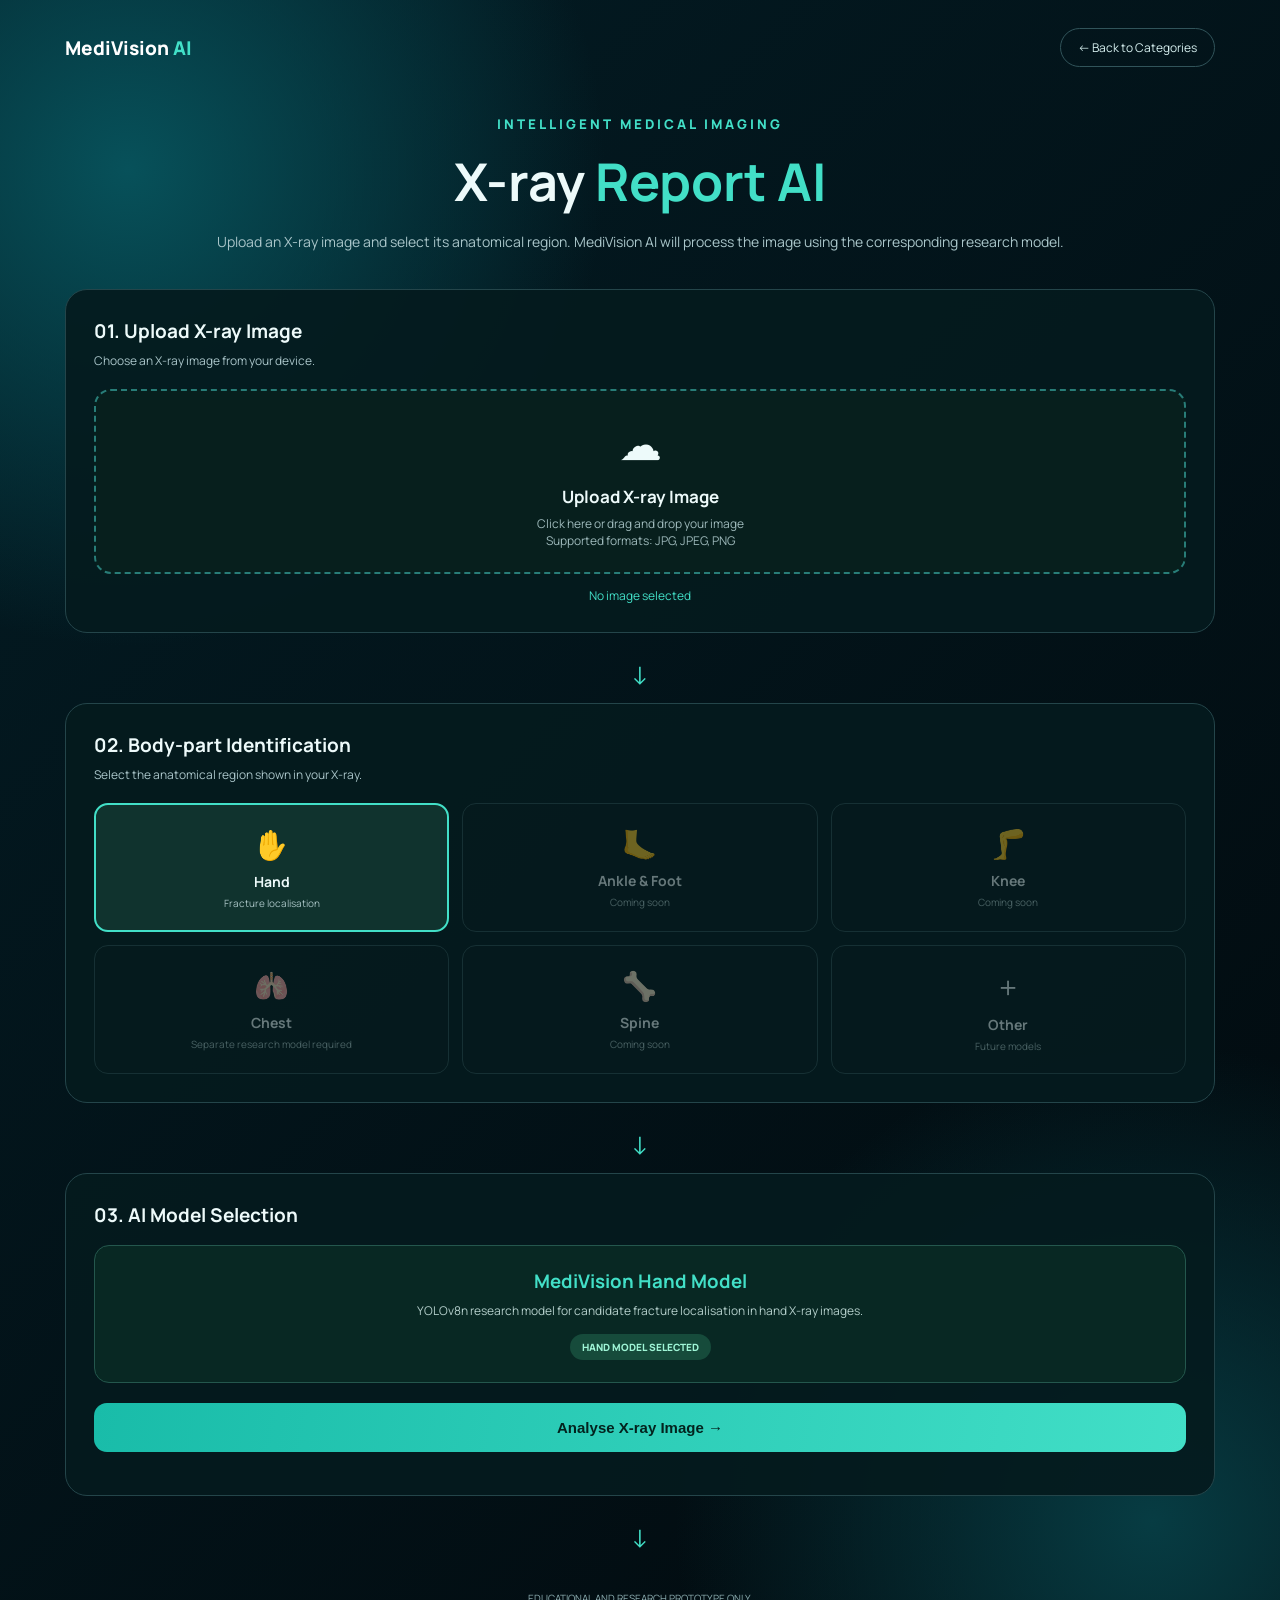
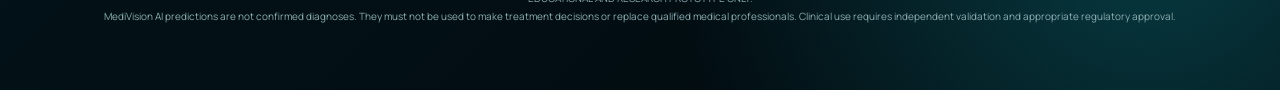
==== xray-report.html @ b8c1fe31 "Update xray-report.html" ====
<!DOCTYPE html>
<html lang="en">
<head>
<meta charset="UTF-8">
<meta name="viewport" content="width=device-width, initial-scale=1.0">

<title>X-ray Report AI | MediVision AI</title>

<link rel="preconnect" href="https://fonts.googleapis.com">
<link rel="preconnect" href="https://fonts.gstatic.com" crossorigin>
<link href="https://fonts.googleapis.com/css2?family=Manrope:wght@400;500;600;700;800&display=swap" rel="stylesheet">

<style>
* {
    margin: 0;
    padding: 0;
    box-sizing: border-box;
}

body {
    min-height: 100vh;
    color: #edfafa;
    font-family: 'Manrope', Arial, sans-serif;
    background:
        radial-gradient(circle at 10% 10%, #07515a 0%, transparent 25%),
        radial-gradient(circle at 90% 90%, #073c43 0%, transparent 25%),
        linear-gradient(135deg, #031c24, #02090d);
}

.page {
    width: min(1150px, 94%);
    margin: auto;
    padding: 28px 0 65px;
}

header {
    display: flex;
    justify-content: space-between;
    align-items: center;
    margin-bottom: 45px;
}

.brand {
    color: white;
    text-decoration: none;
    font-size: 19px;
    font-weight: 800;
}

.brand span {
    color: #42dfc7;
}

.back {
    color: #d5eeee;
    text-decoration: none;
    border: 1px solid #31545a;
    padding: 10px 17px;
    border-radius: 30px;
    font-size: 12px;
}

.heading {
    text-align: center;
    margin-bottom: 35px;
}

.heading small {
    color: #42dfc7;
    font-weight: 800;
    letter-spacing: 3px;
}

.heading h1 {
    font-size: clamp(32px, 5vw, 52px);
    margin: 12px 0;
}

.heading h1 span {
    color: #42dfc7;
}

.heading p {
    color: #a9c5c9;
    font-size: 14px;
    line-height: 1.8;
}

.panel {
    background: rgba(5, 27, 30, 0.92);
    border: 1px solid #24454a;
    border-radius: 22px;
    padding: 28px;
    margin-bottom: 23px;
}

.section-title {
    font-size: 19px;
    margin-bottom: 17px;
}

.section-description {
    color: #a9c4c8;
    font-size: 12px;
    margin-top: -9px;
    margin-bottom: 20px;
}

.upload-area {
    min-height: 185px;
    border: 2px dashed #287d78;
    border-radius: 17px;
    background: #071f1d;
    display: flex;
    flex-direction: column;
    justify-content: center;
    align-items: center;
    text-align: center;
    cursor: pointer;
    transition: 0.25s;
    padding: 20px;
}

.upload-area:hover,
.upload-area.dragover {
    background: #0a302c;
    border-color: #42dfc7;
}

.upload-icon {
    font-size: 43px;
    margin-bottom: 12px;
}

.upload-area h3 {
    font-size: 17px;
    margin-bottom: 7px;
}

.upload-area p {
    color: #9eb9bb;
    font-size: 12px;
}

.upload-area input {
    display: none;
}

.file-info {
    color: #42dfc7;
    font-size: 12px;
    margin-top: 13px;
    text-align: center;
}

.arrow {
    text-align: center;
    font-size: 25px;
    color: #42dfc7;
    margin: 12px 0;
}

.body-grid {
    display: grid;
    grid-template-columns: repeat(3, 1fr);
    gap: 13px;
}

.body-card {
    padding: 20px 12px;
    border: 1px solid #315054;
    border-radius: 14px;
    background: #071b1d;
    text-align: center;
    cursor: pointer;
    transition: 0.2s;
}

.body-card:hover {
    border-color: #42dfc7;
}

.body-card.selected {
    border: 2px solid #42dfc7;
    background: #10332e;
}

.body-card.disabled {
    opacity: 0.42;
    cursor: not-allowed;
}

.body-card .emoji {
    font-size: 28px;
    margin-bottom: 9px;
}

.body-card h3 {
    font-size: 14px;
}

.body-card p {
    font-size: 10px;
    color: #a7c2c3;
    margin-top: 5px;
}

.model-box {
    padding: 22px;
    border-radius: 15px;
    background: #082823;
    border: 1px solid #24574d;
    text-align: center;
}

.model-box h3 {
    color: #42dfc7;
    margin-bottom: 7px;
}

.model-box p {
    font-size: 12px;
    color: #b3ceca;
    line-height: 1.7;
}

.status {
    display: inline-block;
    margin-top: 12px;
    padding: 6px 12px;
    border-radius: 30px;
    background: #164b3b;
    color: #9ff5d6;
    font-size: 10px;
    font-weight: 800;
}

.analyse-button {
    width: 100%;
    padding: 16px;
    border: none;
    border-radius: 13px;
    background: linear-gradient(100deg, #19bca9, #42dfc7);
    color: #03231e;
    font-size: 15px;
    font-weight: 800;
    cursor: pointer;
    margin-top: 20px;
}

.analyse-button:disabled {
    opacity: 0.5;
    cursor: not-allowed;
}

.results {
    display: none;
}

.result-grid {
    display: grid;
    grid-template-columns: 1fr 1fr;
    gap: 20px;
}

.result-image {
    width: 100%;
    max-height: 430px;
    object-fit: contain;
    background: #02090d;
    border-radius: 13px;
    border: 1px solid #315054;
}

.result-item {
    padding: 15px;
    margin-top: 12px;
    background: #092623;
    border: 1px solid #28534a;
    border-radius: 12px;
    font-size: 12px;
    line-height: 1.8;
}

.result-item strong {
    color: #42dfc7;
}

.message {
    margin-top: 15px;
    font-size: 12px;
    color: #a9c5c9;
    text-align: center;
}

.notice {
    text-align: center;
    color: #8daeb1;
    font-size: 10px;
    line-height: 1.8;
    margin-top: 35px;
}

@media(max-width: 700px) {
    .body-grid {
        grid-template-columns: repeat(2, 1fr);
    }

    .result-grid {
        grid-template-columns: 1fr;
    }

    .panel {
        padding: 19px;
    }
}
</style>
</head>

<body>

<main class="page">

<header>
    <a href="index.html" class="brand">
        MediVision <span>AI</span>
    </a>

    <a href="categories.html" class="back">
        ← Back to Categories
    </a>
</header>

<section class="heading">
    <small>INTELLIGENT MEDICAL IMAGING</small>

    <h1>X-ray <span>Report AI</span></h1>

    <p>
        Upload an X-ray image and select its anatomical region.
        MediVision AI will process the image using the corresponding
        research model.
    </p>
</section>

<!-- UPLOAD -->

<section class="panel">

    <h2 class="section-title">01. Upload X-ray Image</h2>

    <p class="section-description">
        Choose an X-ray image from your device.
    </p>

    <label class="upload-area" id="uploadArea">

        <input type="file" id="xrayInput"
               accept="image/png,image/jpeg,image/jpg">

        <div class="upload-icon">☁</div>

        <h3>Upload X-ray Image</h3>

        <p>Click here or drag and drop your image</p>

        <p>Supported formats: JPG, JPEG, PNG</p>

    </label>

    <div class="file-info" id="fileInfo">
        No image selected
    </div>

    <div id="previewContainer" style="display:none; margin-top:20px;">
        <img id="previewImage"
             style="display:block; max-width:100%; max-height:350px;
             margin:auto; border-radius:12px;">
    </div>

</section>

<div class="arrow">↓</div>

<!-- BODY PART -->

<section class="panel">

    <h2 class="section-title">02. Body-part Identification</h2>

    <p class="section-description">
        Select the anatomical region shown in your X-ray.
    </p>

    <div class="body-grid">

        <div class="body-card selected"
             data-part="hand"
             onclick="selectBodyPart(this)">
            <div class="emoji">✋</div>
            <h3>Hand</h3>
            <p>Fracture localisation</p>
        </div>

        <div class="body-card disabled">
            <div class="emoji">🦶</div>
            <h3>Ankle & Foot</h3>
            <p>Coming soon</p>
        </div>

        <div class="body-card disabled">
            <div class="emoji">🦵</div>
            <h3>Knee</h3>
            <p>Coming soon</p>
        </div>

        <div class="body-card disabled">
            <div class="emoji">🫁</div>
            <h3>Chest</h3>
            <p>Separate research model required</p>
        </div>

        <div class="body-card disabled">
            <div class="emoji">🦴</div>
            <h3>Spine</h3>
            <p>Coming soon</p>
        </div>

        <div class="body-card disabled">
            <div class="emoji">＋</div>
            <h3>Other</h3>
            <p>Future models</p>
        </div>

    </div>

</section>

<div class="arrow">↓</div>

<!-- AI MODEL -->

<section class="panel">

    <h2 class="section-title">03. AI Model Selection</h2>

    <div class="model-box">

        <h3 id="modelName">MediVision Hand Model</h3>

        <p id="modelDescription">
            YOLOv8n research model for candidate fracture localisation
            in hand X-ray images.
        </p>

        <span class="status">HAND MODEL SELECTED</span>

    </div>

    <button class="analyse-button" id="analyseButton"
            onclick="analyseXray()">
        Analyse X-ray Image →
    </button>

    <div class="message" id="statusMessage"></div>

</section>

<div class="arrow">↓</div>

<!-- RESULTS -->

<section class="panel results" id="resultsSection">

    <h2 class="section-title">04. MediVision AI Results</h2>

    <p class="section-description">
        Model-generated candidate regions for review.
    </p>

    <div class="result-grid">

        <div>
            <h3 style="margin-bottom:12px;">Annotated X-ray</h3>

            <img id="resultImage" class="result-image"
                 alt="AI annotated X-ray result">
        </div>

        <div>
            <h3>Prediction Details</h3>

            <div id="predictionDetails"></div>
        </div>

    </div>

</section>

<p class="notice">
    EDUCATIONAL AND RESEARCH PROTOTYPE ONLY.<br>
    MediVision AI predictions are not confirmed diagnoses.
    They must not be used to make treatment decisions or replace
    qualified medical professionals. Clinical use requires
    independent validation and appropriate regulatory approval.
</p>

</main>

<script>

// BACKEND CONNECTION
// Update this URL when your Python backend is deployed.
 
 const API_URL = "https://system-truth-anatomy-beginning.trycloudflare.com/predict";
let selectedBodyPart = "hand";
let selectedFile = null;

const input = document.getElementById("xrayInput");
const uploadArea = document.getElementById("uploadArea");

input.addEventListener("change", function() {
    if (this.files.length > 0) {
        handleFile(this.files[0]);
    }
});

function handleFile(file) {

    const allowedTypes = [
        "image/jpeg",
        "image/png"
    ];

    if (!allowedTypes.includes(file.type)) {
        alert("Please select a JPG, JPEG or PNG image.");
        return;
    }

    selectedFile = file;

    document.getElementById("fileInfo").textContent =
        "Selected: " + file.name;

    const reader = new FileReader();

    reader.onload = function(event) {
        document.getElementById("previewImage").src =
            event.target.result;

        document.getElementById("previewContainer").style.display =
            "block";
    };

    reader.readAsDataURL(file);
}

// DRAG AND DROP

uploadArea.addEventListener("dragover", function(event) {
    event.preventDefault();
    uploadArea.classList.add("dragover");
});

uploadArea.addEventListener("dragleave", function() {
    uploadArea.classList.remove("dragover");
});

uploadArea.addEventListener("drop", function(event) {
    event.preventDefault();
    uploadArea.classList.remove("dragover");

    const file = event.dataTransfer.files[0];

    if (file) {
        handleFile(file);
    }
});

// BODY PART SELECTION

function selectBodyPart(card) {

    if (card.classList.contains("disabled")) {
        return;
    }

    document.querySelectorAll(".body-card").forEach(item => {
        item.classList.remove("selected");
    });

    card.classList.add("selected");

    selectedBodyPart = card.dataset.part;
}

// SEND IMAGE TO AI BACKEND

async function analyseXray() {

    if (!selectedFile) {
        alert("Please upload an X-ray image first.");
        return;
    }

    if (selectedBodyPart !== "hand") {
        alert("The Hand Fracture Model is currently the only available model.");
        return;
    }

    const button = document.getElementById("analyseButton");
    const status = document.getElementById("statusMessage");

    button.disabled = true;
    button.textContent = "Processing X-ray...";
    status.textContent = "Connecting to MediVision AI model...";

    const formData = new FormData();

    formData.append("file", selectedFile);
    formData.append("body_part", selectedBodyPart);

    try {

        const response = await fetch(API_URL, {
            method: "POST",
            body: formData
        });

        if (!response.ok) {
            throw new Error("Backend returned HTTP " + response.status);
        }

        const data = await response.json();

        if (!data.annotated_image || !Array.isArray(data.predictions)) {
            throw new Error("Unexpected response from AI backend.");
        }

        displayResults(data);

        status.textContent = "AI processing completed.";

    } catch (error) {

        console.error(error);

        status.textContent =
            "Unable to connect to the AI backend. Check that your Python server is running.";

        alert(
            "AI connection failed.\n\n" +
            error.message +
            "\n\nThe Python backend must be running before analysis."
        );

    } finally {

        button.disabled = false;
        button.textContent = "Analyse X-ray Image →";

    }
}

// DISPLAY MODEL RESULTS

function displayResults(data) {

    document.getElementById("resultsSection").style.display =
        "block";

    document.getElementById("resultImage").src =
        data.annotated_image.startsWith("data:")
        ? data.annotated_image
        : "data:image/jpeg;base64," + data.annotated_image;

    const details = document.getElementById("predictionDetails");

    details.innerHTML = "";

    if (data.predictions.length === 0) {

        details.innerHTML = `
            <div class="result-item">
                No candidate fracture regions were detected
                by the model at the configured threshold.
                This does not rule out a fracture.
            </div>
        `;

    } else {

        data.predictions.forEach((prediction, index) => {

            const confidence =
                (Number(prediction.confidence) * 100).toFixed(2);

            const item = document.createElement("div");

            item.className = "result-item";

            const title = document.createElement("strong");
            title.textContent = "Prediction " + (index + 1);

            const confidenceLine = document.createElement("p");
            confidenceLine.textContent =
                "Confidence: " + confidence + "%";

            const labelLine = document.createElement("p");
            labelLine.textContent =
                "Model label: " + (prediction.label || "fracture");

            item.appendChild(title);
            item.appendChild(confidenceLine);
            item.appendChild(labelLine);

            details.appendChild(item);

        });

    }

    document.getElementById("resultsSection").scrollIntoView({
        behavior: "smooth"
    });
}

</script>

</body>
</html>
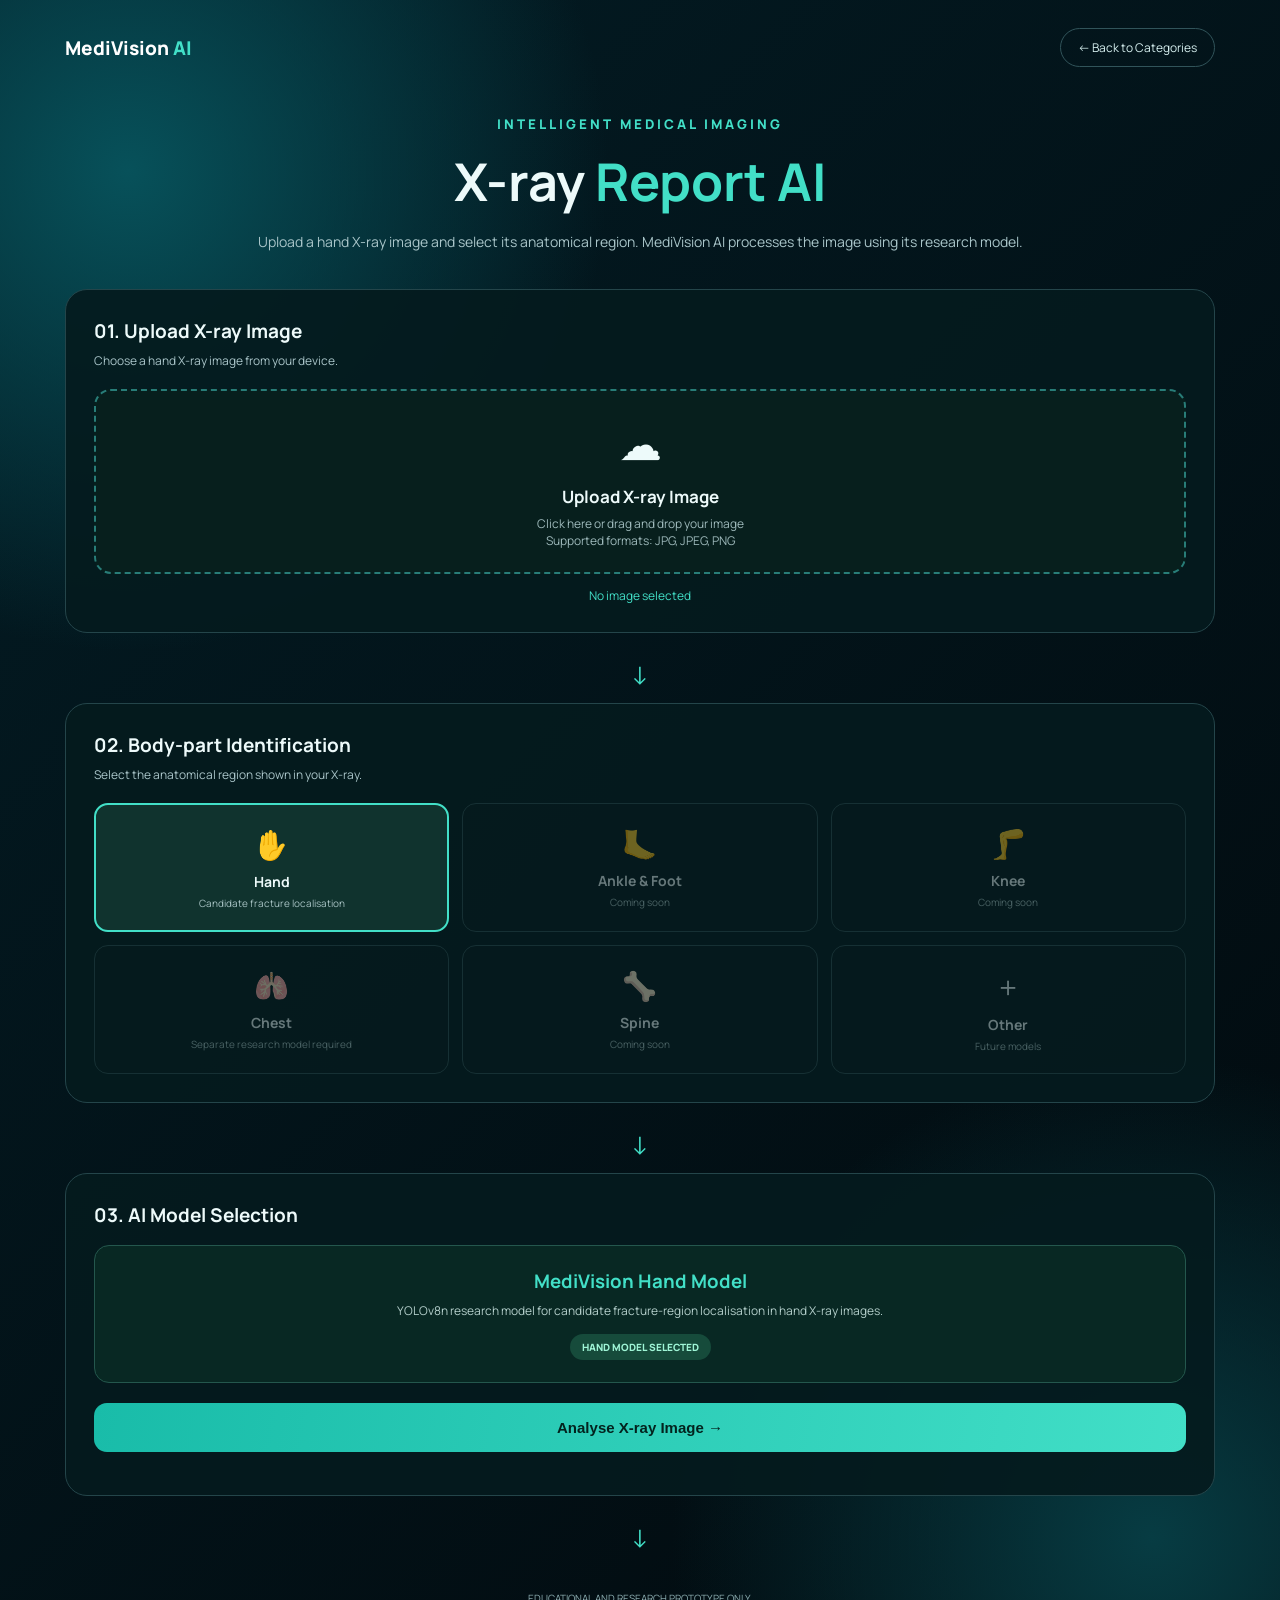
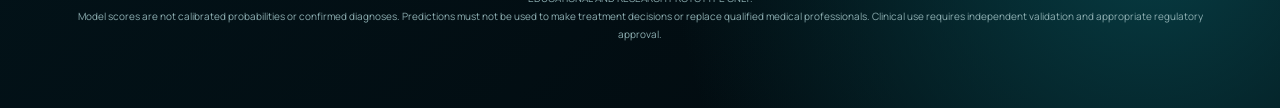
==== commit 66502295: "Refactor xray-report.html for better usability Updated the X-ray report HTML structure, styles, and " ====
--- a/xray-report.html
+++ b/xray-report.html
@@ -1,4 +1,4 @@
-
+ 
 <!DOCTYPE html>
 <html lang="en">
 <head>
@@ -39,6 +39,7 @@
     justify-content: space-between;
     align-items: center;
     margin-bottom: 45px;
+    gap: 15px;
 }
 
 .brand {
@@ -48,7 +49,8 @@
     font-weight: 800;
 }
 
-.brand span {
+.brand span,
+.heading h1 span {
     color: #42dfc7;
 }
 
@@ -75,10 +77,6 @@
 .heading h1 {
     font-size: clamp(32px, 5vw, 52px);
     margin: 12px 0;
-}
-
-.heading h1 span {
-    color: #42dfc7;
 }
 
 .heading p {
@@ -152,6 +150,20 @@
     font-size: 12px;
     margin-top: 13px;
     text-align: center;
+    overflow-wrap: anywhere;
+}
+
+.preview-container {
+    display: none;
+    margin-top: 20px;
+}
+
+.preview-image {
+    display: block;
+    max-width: 100%;
+    max-height: 350px;
+    margin: auto;
+    border-radius: 12px;
 }
 
 .arrow {
@@ -292,6 +304,11 @@
     font-size: 12px;
     color: #a9c5c9;
     text-align: center;
+    line-height: 1.7;
+}
+
+.message.error {
+    color: #ff9999;
 }
 
 .notice {
@@ -314,6 +331,10 @@
     .panel {
         padding: 19px;
     }
+
+    header {
+        flex-wrap: wrap;
+    }
 }
 </style>
 </head>
@@ -338,33 +359,31 @@
     <h1>X-ray <span>Report AI</span></h1>
 
     <p>
-        Upload an X-ray image and select its anatomical region.
-        MediVision AI will process the image using the corresponding
-        research model.
+        Upload a hand X-ray image and select its anatomical region.
+        MediVision AI processes the image using its research model.
     </p>
 </section>
 
-<!-- UPLOAD -->
+<!-- 01. IMAGE UPLOAD -->
 
 <section class="panel">
 
     <h2 class="section-title">01. Upload X-ray Image</h2>
 
     <p class="section-description">
-        Choose an X-ray image from your device.
+        Choose a hand X-ray image from your device.
     </p>
 
     <label class="upload-area" id="uploadArea">
 
         <input type="file" id="xrayInput"
-               accept="image/png,image/jpeg,image/jpg">
+               accept=".jpg,.jpeg,.png,image/jpeg,image/png">
 
         <div class="upload-icon">☁</div>
 
         <h3>Upload X-ray Image</h3>
 
         <p>Click here or drag and drop your image</p>
-
         <p>Supported formats: JPG, JPEG, PNG</p>
 
     </label>
@@ -373,17 +392,17 @@
         No image selected
     </div>
 
-    <div id="previewContainer" style="display:none; margin-top:20px;">
+    <div class="preview-container" id="previewContainer">
         <img id="previewImage"
-             style="display:block; max-width:100%; max-height:350px;
-             margin:auto; border-radius:12px;">
+             class="preview-image"
+             alt="Uploaded X-ray preview">
     </div>
 
 </section>
 
 <div class="arrow">↓</div>
 
-<!-- BODY PART -->
+<!-- 02. BODY PART -->
 
 <section class="panel">
 
@@ -397,10 +416,14 @@
 
         <div class="body-card selected"
              data-part="hand"
+             role="button"
+             tabindex="0"
+             aria-pressed="true"
              onclick="selectBodyPart(this)">
+
             <div class="emoji">✋</div>
             <h3>Hand</h3>
-            <p>Fracture localisation</p>
+            <p>Candidate fracture localisation</p>
         </div>
 
         <div class="body-card disabled">
@@ -439,7 +462,7 @@
 
 <div class="arrow">↓</div>
 
-<!-- AI MODEL -->
+<!-- 03. MODEL -->
 
 <section class="panel">
 
@@ -450,8 +473,8 @@
         <h3 id="modelName">MediVision Hand Model</h3>
 
         <p id="modelDescription">
-            YOLOv8n research model for candidate fracture localisation
-            in hand X-ray images.
+            YOLOv8n research model for candidate fracture-region
+            localisation in hand X-ray images.
         </p>
 
         <span class="status">HAND MODEL SELECTED</span>
@@ -459,24 +482,26 @@
     </div>
 
     <button class="analyse-button" id="analyseButton"
+            type="button"
             onclick="analyseXray()">
         Analyse X-ray Image →
     </button>
 
-    <div class="message" id="statusMessage"></div>
+    <div class="message" id="statusMessage"
+         role="status" aria-live="polite"></div>
 
 </section>
 
 <div class="arrow">↓</div>
 
-<!-- RESULTS -->
+<!-- 04. RESULTS -->
 
 <section class="panel results" id="resultsSection">
 
     <h2 class="section-title">04. MediVision AI Results</h2>
 
     <p class="section-description">
-        Model-generated candidate regions for review.
+        Model-generated candidate regions for educational review.
     </p>
 
     <div class="result-grid">
@@ -484,7 +509,8 @@
         <div>
             <h3 style="margin-bottom:12px;">Annotated X-ray</h3>
 
-            <img id="resultImage" class="result-image"
+            <img id="resultImage"
+                 class="result-image"
                  alt="AI annotated X-ray result">
         </div>
 
@@ -500,74 +526,110 @@
 
 <p class="notice">
     EDUCATIONAL AND RESEARCH PROTOTYPE ONLY.<br>
-    MediVision AI predictions are not confirmed diagnoses.
-    They must not be used to make treatment decisions or replace
-    qualified medical professionals. Clinical use requires
-    independent validation and appropriate regulatory approval.
+    Model scores are not calibrated probabilities or confirmed diagnoses.
+    Predictions must not be used to make treatment decisions or replace
+    qualified medical professionals. Clinical use requires independent
+    validation and appropriate regulatory approval.
 </p>
 
 </main>
 
 <script>
 
-// BACKEND CONNECTION
-// Update this URL when your Python backend is deployed.
- 
- const API_URL = "https://system-truth-anatomy-beginning.trycloudflare.com/predict";
+// ==========================================
+// 1. BACKEND CONFIGURATION
+// ==========================================
+
+// Replace this with your actual Render service URL.
+// Example: https://medivisionai-xxxx.onrender.com/predict
+
+const API_URL = "https://YOUR-ACTUAL-RENDER-URL.onrender.com/predict";
+
 let selectedBodyPart = "hand";
 let selectedFile = null;
 
 const input = document.getElementById("xrayInput");
 const uploadArea = document.getElementById("uploadArea");
+const analyseButton = document.getElementById("analyseButton");
+const statusMessage = document.getElementById("statusMessage");
+
+// ==========================================
+// 2. FILE UPLOAD
+// ==========================================
 
 input.addEventListener("change", function() {
+
     if (this.files.length > 0) {
         handleFile(this.files[0]);
     }
+
 });
 
 function handleFile(file) {
 
-    const allowedTypes = [
-        "image/jpeg",
-        "image/png"
-    ];
-
-    if (!allowedTypes.includes(file.type)) {
+    const allowedTypes = ["image/jpeg", "image/png"];
+    const validExtension = /\.(jpg|jpeg|png)$/i.test(file.name);
+
+    if (!allowedTypes.includes(file.type) && !validExtension) {
         alert("Please select a JPG, JPEG or PNG image.");
+        input.value = "";
         return;
     }
 
+    if (file.size > 10 * 1024 * 1024) {
+        alert("Image size must be below 10 MB.");
+        input.value = "";
+        return;
+    }
+
     selectedFile = file;
 
     document.getElementById("fileInfo").textContent =
-        "Selected: " + file.name;
+        "Selected: " + file.name +
+        " (" + (file.size / (1024 * 1024)).toFixed(2) + " MB)";
 
     const reader = new FileReader();
 
     reader.onload = function(event) {
+
         document.getElementById("previewImage").src =
             event.target.result;
 
         document.getElementById("previewContainer").style.display =
             "block";
+
     };
 
+    reader.onerror = function() {
+        alert("Unable to preview this image.");
+    };
+
     reader.readAsDataURL(file);
-}
-
-// DRAG AND DROP
+
+    document.getElementById("resultsSection").style.display = "none";
+    statusMessage.textContent = "";
+    statusMessage.classList.remove("error");
+}
+
+// ==========================================
+// 3. DRAG AND DROP
+// ==========================================
 
 uploadArea.addEventListener("dragover", function(event) {
+
     event.preventDefault();
     uploadArea.classList.add("dragover");
+
 });
 
 uploadArea.addEventListener("dragleave", function() {
+
     uploadArea.classList.remove("dragover");
+
 });
 
 uploadArea.addEventListener("drop", function(event) {
+
     event.preventDefault();
     uploadArea.classList.remove("dragover");
 
@@ -576,9 +638,12 @@
     if (file) {
         handleFile(file);
     }
+
 });
 
-// BODY PART SELECTION
+// ==========================================
+// 4. BODY PART SELECTION
+// ==========================================
 
 function selectBodyPart(card) {
 
@@ -587,34 +652,54 @@
     }
 
     document.querySelectorAll(".body-card").forEach(item => {
+
         item.classList.remove("selected");
+        item.setAttribute("aria-pressed", "false");
+
     });
 
     card.classList.add("selected");
+    card.setAttribute("aria-pressed", "true");
 
     selectedBodyPart = card.dataset.part;
-}
-
-// SEND IMAGE TO AI BACKEND
+
+}
+
+// ==========================================
+// 5. ANALYSE IMAGE
+// ==========================================
 
 async function analyseXray() {
 
     if (!selectedFile) {
+
         alert("Please upload an X-ray image first.");
         return;
+
     }
 
     if (selectedBodyPart !== "hand") {
-        alert("The Hand Fracture Model is currently the only available model.");
+
+        alert("Only the Hand research model is currently available.");
         return;
-    }
-
-    const button = document.getElementById("analyseButton");
-    const status = document.getElementById("statusMessage");
-
-    button.disabled = true;
-    button.textContent = "Processing X-ray...";
-    status.textContent = "Connecting to MediVision AI model...";
+
+    }
+
+    if (API_URL.includes("YOUR-ACTUAL-RENDER-URL")) {
+
+        alert("Please enter your actual Render backend URL in the code.");
+        return;
+
+    }
+
+    analyseButton.disabled = true;
+    analyseButton.textContent = "Processing X-ray...";
+
+    statusMessage.classList.remove("error");
+    statusMessage.textContent =
+        "Connecting to MediVision AI. The first request may take longer while the free server wakes up.";
+
+    document.getElementById("resultsSection").style.display = "none";
 
     const formData = new FormData();
 
@@ -629,87 +714,112 @@
         });
 
         if (!response.ok) {
-            throw new Error("Backend returned HTTP " + response.status);
+
+            let errorMessage = "Backend returned HTTP " + response.status;
+
+            try {
+                const errorData = await response.json();
+
+                if (errorData.detail) {
+                    errorMessage += ": " + errorData.detail;
+                }
+
+            } catch (ignored) {}
+
+            throw new Error(errorMessage);
+
         }
 
         const data = await response.json();
 
-        if (!data.annotated_image || !Array.isArray(data.predictions)) {
+        if (
+            !data.annotated_image ||
+            !Array.isArray(data.predictions)
+        ) {
+
             throw new Error("Unexpected response from AI backend.");
+
         }
 
         displayResults(data);
 
-        status.textContent = "AI processing completed.";
+        statusMessage.textContent =
+            "Image processing completed successfully.";
 
     } catch (error) {
 
-        console.error(error);
-
-        status.textContent =
-            "Unable to connect to the AI backend. Check that your Python server is running.";
-
-        alert(
-            "AI connection failed.\n\n" +
-            error.message +
-            "\n\nThe Python backend must be running before analysis."
-        );
+        console.error("MediVision API error:", error);
+
+        statusMessage.classList.add("error");
+
+        statusMessage.textContent =
+            "Processing failed: " + error.message;
 
     } finally {
 
-        button.disabled = false;
-        button.textContent = "Analyse X-ray Image →";
-
-    }
-}
-
-// DISPLAY MODEL RESULTS
+        analyseButton.disabled = false;
+
+        analyseButton.textContent =
+            "Analyse X-ray Image →";
+
+    }
+
+}
+
+// ==========================================
+// 6. DISPLAY RESULTS
+// ==========================================
 
 function displayResults(data) {
 
-    document.getElementById("resultsSection").style.display =
-        "block";
-
-    document.getElementById("resultImage").src =
-        data.annotated_image.startsWith("data:")
+    const resultsSection =
+        document.getElementById("resultsSection");
+
+    const resultImage =
+        document.getElementById("resultImage");
+
+    const details =
+        document.getElementById("predictionDetails");
+
+    resultImage.src = data.annotated_image.startsWith("data:")
         ? data.annotated_image
         : "data:image/jpeg;base64," + data.annotated_image;
 
-    const details = document.getElementById("predictionDetails");
-
-    details.innerHTML = "";
+    details.replaceChildren();
 
     if (data.predictions.length === 0) {
 
-        details.innerHTML = `
-            <div class="result-item">
-                No candidate fracture regions were detected
-                by the model at the configured threshold.
-                This does not rule out a fracture.
-            </div>
-        `;
+        const item = document.createElement("div");
+        item.className = "result-item";
+
+        item.textContent =
+            "No candidate regions were detected at the configured model threshold. This does not rule out a fracture.";
+
+        details.appendChild(item);
 
     } else {
 
         data.predictions.forEach((prediction, index) => {
 
-            const confidence =
-                (Number(prediction.confidence) * 100).toFixed(2);
-
             const item = document.createElement("div");
-
             item.className = "result-item";
 
             const title = document.createElement("strong");
-            title.textContent = "Prediction " + (index + 1);
+            title.textContent = "Candidate Region " + (index + 1);
+
+            const score = Number(prediction.confidence);
 
             const confidenceLine = document.createElement("p");
+
             confidenceLine.textContent =
-                "Confidence: " + confidence + "%";
+                "Model score: " +
+                (Number.isFinite(score) ? (score * 100).toFixed(2) + "%" : "Unavailable");
 
             const labelLine = document.createElement("p");
+
             labelLine.textContent =
-                "Model label: " + (prediction.label || "fracture");
+                "Model label: " +
+                (prediction.label || "Candidate region");
 
             item.appendChild(title);
             item.appendChild(confidenceLine);
@@ -721,9 +831,13 @@
 
     }
 
-    document.getElementById("resultsSection").scrollIntoView({
-        behavior: "smooth"
+    resultsSection.style.display = "block";
+
+    resultsSection.scrollIntoView({
+        behavior: "smooth",
+        block: "start"
     });
+
 }
 
 </script>
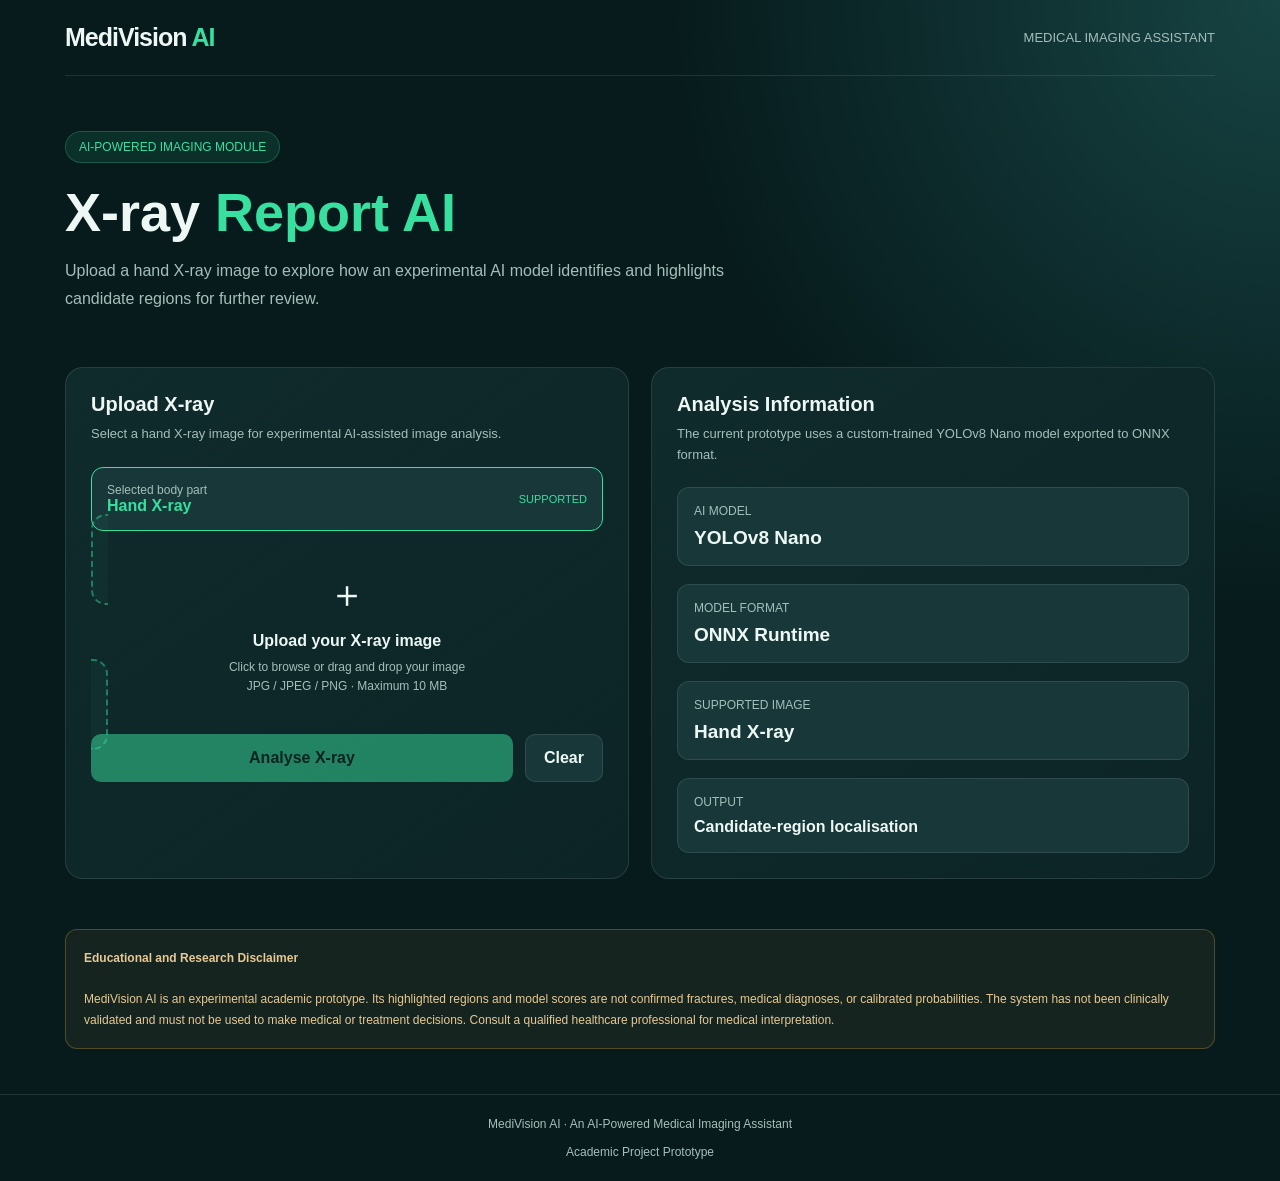
==== commit bb8db7f6: "Update xray-report.html" ====
--- a/xray-report.html
+++ b/xray-report.html
@@ -1,17 +1,25 @@
- 
+
 <!DOCTYPE html>
 <html lang="en">
 <head>
 <meta charset="UTF-8">
 <meta name="viewport" content="width=device-width, initial-scale=1.0">
 
-<title>X-ray Report AI | MediVision AI</title>
-
-<link rel="preconnect" href="https://fonts.googleapis.com">
-<link rel="preconnect" href="https://fonts.gstatic.com" crossorigin>
-<link href="https://fonts.googleapis.com/css2?family=Manrope:wght@400;500;600;700;800&display=swap" rel="stylesheet">
+<title>MediVision AI | X-ray Report AI</title>
 
 <style>
+:root {
+    --bg: #071b1c;
+    --panel: #102b2c;
+    --panel-light: #173738;
+    --green: #38e0a0;
+    --green-dark: #16a879;
+    --text: #edf8f5;
+    --muted: #a4bfba;
+    --border: rgba(255,255,255,0.10);
+    --red: #ff7777;
+}
+
 * {
     margin: 0;
     padding: 0;
@@ -19,321 +27,404 @@
 }
 
 body {
+    font-family: Arial, Helvetica, sans-serif;
+    background:
+        radial-gradient(circle at top right, #174343 0%, transparent 35%),
+        var(--bg);
+    color: var(--text);
     min-height: 100vh;
-    color: #edfafa;
-    font-family: 'Manrope', Arial, sans-serif;
-    background:
-        radial-gradient(circle at 10% 10%, #07515a 0%, transparent 25%),
-        radial-gradient(circle at 90% 90%, #073c43 0%, transparent 25%),
-        linear-gradient(135deg, #031c24, #02090d);
-}
-
-.page {
-    width: min(1150px, 94%);
+}
+
+button, input {
+    font: inherit;
+}
+
+.container {
+    width: min(1150px, 92%);
     margin: auto;
-    padding: 28px 0 65px;
-}
-
-header {
+}
+
+/* NAVBAR */
+
+nav {
     display: flex;
+    align-items: center;
     justify-content: space-between;
-    align-items: center;
-    margin-bottom: 45px;
-    gap: 15px;
-}
-
-.brand {
-    color: white;
-    text-decoration: none;
-    font-size: 19px;
+    padding: 23px 0;
+    border-bottom: 1px solid var(--border);
+}
+
+.logo {
+    font-size: 25px;
     font-weight: 800;
-}
-
-.brand span,
-.heading h1 span {
-    color: #42dfc7;
-}
-
-.back {
-    color: #d5eeee;
-    text-decoration: none;
-    border: 1px solid #31545a;
-    padding: 10px 17px;
+    letter-spacing: -1px;
+}
+
+.logo span {
+    color: var(--green);
+}
+
+.nav-label {
+    color: var(--muted);
+    font-size: 13px;
+}
+
+/* HERO */
+
+.hero {
+    padding: 55px 0 30px;
+}
+
+.tag {
+    display: inline-block;
+    color: var(--green);
+    background: rgba(56,224,160,0.10);
+    border: 1px solid rgba(56,224,160,0.25);
+    padding: 8px 13px;
     border-radius: 30px;
     font-size: 12px;
-}
-
-.heading {
-    text-align: center;
-    margin-bottom: 35px;
-}
-
-.heading small {
-    color: #42dfc7;
-    font-weight: 800;
-    letter-spacing: 3px;
-}
-
-.heading h1 {
-    font-size: clamp(32px, 5vw, 52px);
-    margin: 12px 0;
-}
-
-.heading p {
-    color: #a9c5c9;
-    font-size: 14px;
-    line-height: 1.8;
+    margin-bottom: 20px;
+}
+
+.hero h1 {
+    font-size: clamp(34px, 5vw, 54px);
+    line-height: 1.1;
+    margin-bottom: 15px;
+}
+
+.hero h1 span {
+    color: var(--green);
+}
+
+.hero p {
+    color: var(--muted);
+    max-width: 680px;
+    line-height: 1.7;
+}
+
+/* MAIN GRID */
+
+.main-grid {
+    display: grid;
+    grid-template-columns: 1fr 1fr;
+    gap: 22px;
+    padding: 25px 0;
 }
 
 .panel {
-    background: rgba(5, 27, 30, 0.92);
-    border: 1px solid #24454a;
-    border-radius: 22px;
-    padding: 28px;
-    margin-bottom: 23px;
-}
-
-.section-title {
-    font-size: 19px;
-    margin-bottom: 17px;
-}
-
-.section-description {
-    color: #a9c4c8;
-    font-size: 12px;
-    margin-top: -9px;
+    background: linear-gradient(
+        145deg,
+        var(--panel),
+        #0c2425
+    );
+    border: 1px solid var(--border);
+    border-radius: 18px;
+    padding: 25px;
+    min-width: 0;
+}
+
+.panel h2 {
+    font-size: 20px;
+    margin-bottom: 8px;
+}
+
+.panel-description {
+    color: var(--muted);
+    font-size: 13px;
+    line-height: 1.6;
+    margin-bottom: 22px;
+}
+
+/* BODY PART */
+
+.body-option {
+    background: var(--panel-light);
+    border: 1px solid var(--green);
+    border-radius: 12px;
+    padding: 15px;
+    display: flex;
+    align-items: center;
+    justify-content: space-between;
     margin-bottom: 20px;
 }
 
+.body-option strong {
+    color: var(--green);
+}
+
+.supported {
+    font-size: 11px;
+    color: var(--green);
+}
+
+/* UPLOAD */
+
 .upload-area {
-    min-height: 185px;
-    border: 2px dashed #287d78;
-    border-radius: 17px;
-    background: #071f1d;
-    display: flex;
-    flex-direction: column;
-    justify-content: center;
-    align-items: center;
+    border: 2px dashed rgba(56,224,160,0.45);
+    background: rgba(56,224,160,0.035);
+    border-radius: 15px;
+    padding: 35px 15px;
     text-align: center;
     cursor: pointer;
-    transition: 0.25s;
-    padding: 20px;
+    transition: 0.2s;
 }
 
 .upload-area:hover,
 .upload-area.dragover {
-    background: #0a302c;
-    border-color: #42dfc7;
+    background: rgba(56,224,160,0.10);
+    border-color: var(--green);
 }
 
 .upload-icon {
-    font-size: 43px;
+    font-size: 38px;
     margin-bottom: 12px;
 }
 
 .upload-area h3 {
-    font-size: 17px;
-    margin-bottom: 7px;
+    font-size: 16px;
+    margin-bottom: 8px;
 }
 
 .upload-area p {
-    color: #9eb9bb;
     font-size: 12px;
+    color: var(--muted);
+    line-height: 1.6;
 }
 
 .upload-area input {
     display: none;
 }
 
-.file-info {
-    color: #42dfc7;
-    font-size: 12px;
-    margin-top: 13px;
-    text-align: center;
-    overflow-wrap: anywhere;
-}
+/* IMAGE PREVIEW */
 
 .preview-container {
     display: none;
     margin-top: 20px;
 }
 
-.preview-image {
-    display: block;
-    max-width: 100%;
+.preview-container img {
+    width: 100%;
     max-height: 350px;
-    margin: auto;
+    object-fit: contain;
     border-radius: 12px;
-}
-
-.arrow {
-    text-align: center;
-    font-size: 25px;
-    color: #42dfc7;
-    margin: 12px 0;
-}
-
-.body-grid {
-    display: grid;
-    grid-template-columns: repeat(3, 1fr);
-    gap: 13px;
-}
-
-.body-card {
-    padding: 20px 12px;
-    border: 1px solid #315054;
-    border-radius: 14px;
-    background: #071b1d;
-    text-align: center;
+    background: #000;
+    border: 1px solid var(--border);
+}
+
+.file-details {
+    display: flex;
+    justify-content: space-between;
+    gap: 10px;
+    color: var(--muted);
+    font-size: 12px;
+    margin-top: 10px;
+    overflow-wrap: anywhere;
+}
+
+/* BUTTONS */
+
+.actions {
+    display: flex;
+    gap: 12px;
+    margin-top: 20px;
+}
+
+.btn {
+    border: none;
+    padding: 14px 18px;
+    border-radius: 10px;
     cursor: pointer;
+    font-weight: 700;
     transition: 0.2s;
 }
 
-.body-card:hover {
-    border-color: #42dfc7;
-}
-
-.body-card.selected {
-    border: 2px solid #42dfc7;
-    background: #10332e;
-}
-
-.body-card.disabled {
-    opacity: 0.42;
-    cursor: not-allowed;
-}
-
-.body-card .emoji {
-    font-size: 28px;
-    margin-bottom: 9px;
-}
-
-.body-card h3 {
-    font-size: 14px;
-}
-
-.body-card p {
-    font-size: 10px;
-    color: #a7c2c3;
-    margin-top: 5px;
-}
-
-.model-box {
-    padding: 22px;
-    border-radius: 15px;
-    background: #082823;
-    border: 1px solid #24574d;
-    text-align: center;
-}
-
-.model-box h3 {
-    color: #42dfc7;
-    margin-bottom: 7px;
-}
-
-.model-box p {
-    font-size: 12px;
-    color: #b3ceca;
-    line-height: 1.7;
-}
-
-.status {
-    display: inline-block;
-    margin-top: 12px;
-    padding: 6px 12px;
-    border-radius: 30px;
-    background: #164b3b;
-    color: #9ff5d6;
-    font-size: 10px;
-    font-weight: 800;
-}
-
-.analyse-button {
-    width: 100%;
-    padding: 16px;
-    border: none;
-    border-radius: 13px;
-    background: linear-gradient(100deg, #19bca9, #42dfc7);
-    color: #03231e;
-    font-size: 15px;
-    font-weight: 800;
-    cursor: pointer;
-    margin-top: 20px;
-}
-
-.analyse-button:disabled {
+.analyse-btn {
+    background: var(--green);
+    color: #06201a;
+    flex: 1;
+}
+
+.analyse-btn:hover {
+    background: #65f2ba;
+}
+
+.analyse-btn:disabled {
     opacity: 0.5;
     cursor: not-allowed;
 }
 
-.results {
+.clear-btn {
+    background: var(--panel-light);
+    border: 1px solid var(--border);
+    color: var(--text);
+}
+
+/* STATUS */
+
+.status {
     display: none;
-}
-
-.result-grid {
+    margin-top: 18px;
+    padding: 14px;
+    border-radius: 10px;
+    font-size: 13px;
+    line-height: 1.5;
+}
+
+.status.loading {
+    display: block;
+    color: var(--green);
+    background: rgba(56,224,160,0.09);
+}
+
+.status.success {
+    display: block;
+    color: var(--green);
+    background: rgba(56,224,160,0.09);
+}
+
+.status.error {
+    display: block;
+    color: var(--red);
+    background: rgba(255,100,100,0.09);
+}
+
+/* RESULT */
+
+.result-section {
+    display: none;
+    margin-top: 22px;
+}
+
+.result-heading {
+    display: flex;
+    align-items: center;
+    justify-content: space-between;
+    gap: 10px;
+    margin-bottom: 18px;
+}
+
+.result-heading h2 {
+    margin: 0;
+}
+
+.result-badge {
+    color: var(--green);
+    background: rgba(56,224,160,0.10);
+    padding: 7px 10px;
+    border-radius: 20px;
+    font-size: 11px;
+}
+
+.result-image {
+    width: 100%;
+    max-height: 480px;
+    object-fit: contain;
+    background: #000;
+    border-radius: 12px;
+    border: 1px solid var(--border);
+}
+
+.result-stats {
     display: grid;
     grid-template-columns: 1fr 1fr;
-    gap: 20px;
-}
-
-.result-image {
-    width: 100%;
-    max-height: 430px;
-    object-fit: contain;
-    background: #02090d;
-    border-radius: 13px;
-    border: 1px solid #315054;
-}
-
-.result-item {
-    padding: 15px;
-    margin-top: 12px;
-    background: #092623;
-    border: 1px solid #28534a;
+    gap: 12px;
+    margin-top: 18px;
+}
+
+.stat {
+    background: var(--panel-light);
+    border: 1px solid var(--border);
     border-radius: 12px;
+    padding: 16px;
+}
+
+.stat-label {
+    color: var(--muted);
     font-size: 12px;
-    line-height: 1.8;
-}
-
-.result-item strong {
-    color: #42dfc7;
-}
-
-.message {
-    margin-top: 15px;
+    margin-bottom: 9px;
+}
+
+.stat-value {
+    font-size: 25px;
+    font-weight: 800;
+    color: var(--green);
+}
+
+.prediction-list {
+    margin-top: 18px;
+}
+
+.prediction-list h3 {
+    font-size: 15px;
+    margin-bottom: 12px;
+}
+
+.prediction-item {
+    display: flex;
+    align-items: center;
+    justify-content: space-between;
+    gap: 10px;
+    background: var(--panel-light);
+    padding: 13px;
+    border-radius: 9px;
+    margin-bottom: 8px;
+    font-size: 13px;
+}
+
+.prediction-score {
+    color: var(--green);
+    font-weight: 700;
+    white-space: nowrap;
+}
+
+/* DISCLAIMER */
+
+.disclaimer {
+    margin: 25px 0 45px;
+    padding: 18px;
+    border: 1px solid rgba(255,190,80,0.25);
+    background: rgba(255,190,80,0.06);
+    border-radius: 12px;
+    color: #e7c994;
     font-size: 12px;
-    color: #a9c5c9;
+    line-height: 1.7;
+}
+
+footer {
     text-align: center;
-    line-height: 1.7;
-}
-
-.message.error {
-    color: #ff9999;
-}
-
-.notice {
-    text-align: center;
-    color: #8daeb1;
-    font-size: 10px;
-    line-height: 1.8;
-    margin-top: 35px;
-}
-
-@media(max-width: 700px) {
-    .body-grid {
-        grid-template-columns: repeat(2, 1fr);
-    }
-
-    .result-grid {
+    padding: 22px;
+    color: var(--muted);
+    border-top: 1px solid var(--border);
+    font-size: 12px;
+}
+
+/* RESPONSIVE */
+
+@media (max-width: 760px) {
+    .main-grid {
         grid-template-columns: 1fr;
+    }
+
+    .hero {
+        padding-top: 38px;
     }
 
     .panel {
         padding: 19px;
     }
 
-    header {
-        flex-wrap: wrap;
+    .nav-label {
+        font-size: 11px;
+    }
+}
+
+@media (max-width: 420px) {
+    .actions {
+        flex-direction: column;
+    }
+
+    .result-stats {
+        grid-template-columns: 1fr;
     }
 }
 </style>
@@ -341,504 +432,843 @@
 
 <body>
 
-<main class="page">
-
-<header>
-    <a href="index.html" class="brand">
-        MediVision <span>AI</span>
-    </a>
-
-    <a href="categories.html" class="back">
-        ← Back to Categories
-    </a>
-</header>
-
-<section class="heading">
-    <small>INTELLIGENT MEDICAL IMAGING</small>
-
-    <h1>X-ray <span>Report AI</span></h1>
-
-    <p>
-        Upload a hand X-ray image and select its anatomical region.
-        MediVision AI processes the image using its research model.
-    </p>
-</section>
-
-<!-- 01. IMAGE UPLOAD -->
-
-<section class="panel">
-
-    <h2 class="section-title">01. Upload X-ray Image</h2>
-
-    <p class="section-description">
-        Choose a hand X-ray image from your device.
-    </p>
-
-    <label class="upload-area" id="uploadArea">
-
-        <input type="file" id="xrayInput"
-               accept=".jpg,.jpeg,.png,image/jpeg,image/png">
-
-        <div class="upload-icon">☁</div>
-
-        <h3>Upload X-ray Image</h3>
-
-        <p>Click here or drag and drop your image</p>
-        <p>Supported formats: JPG, JPEG, PNG</p>
-
-    </label>
-
-    <div class="file-info" id="fileInfo">
-        No image selected
+<div class="container">
+
+    <!-- NAVBAR -->
+
+    <nav>
+        <div class="logo">
+            MediVision<span> AI</span>
+        </div>
+
+        <div class="nav-label">
+            MEDICAL IMAGING ASSISTANT
+        </div>
+    </nav>
+
+
+    <!-- HERO -->
+
+    <section class="hero">
+
+        <div class="tag">
+            AI-POWERED IMAGING MODULE
+        </div>
+
+        <h1>
+            X-ray <span>Report AI</span>
+        </h1>
+
+        <p>
+            Upload a hand X-ray image to explore how an
+            experimental AI model identifies and highlights
+            candidate regions for further review.
+        </p>
+
+    </section>
+
+
+    <!-- MAIN GRID -->
+
+    <section class="main-grid">
+
+        <!-- UPLOAD PANEL -->
+
+        <div class="panel">
+
+            <h2>Upload X-ray</h2>
+
+            <p class="panel-description">
+                Select a hand X-ray image for experimental
+                AI-assisted image analysis.
+            </p>
+
+            <div class="body-option">
+
+                <div>
+                    <div style="font-size:12px;color:var(--muted)">
+                        Selected body part
+                    </div>
+
+                    <strong>Hand X-ray</strong>
+                </div>
+
+                <div class="supported">
+                    SUPPORTED
+                </div>
+
+            </div>
+
+
+            <label class="upload-area" id="uploadArea">
+
+                <div class="upload-icon">＋</div>
+
+                <h3>Upload your X-ray image</h3>
+
+                <p>
+                    Click to browse or drag and drop your image
+                    <br>
+                    JPG / JPEG / PNG · Maximum 10 MB
+                </p>
+
+                <input
+                    type="file"
+                    id="fileInput"
+                    accept=".jpg,.jpeg,.png,image/jpeg,image/png"
+                >
+
+            </label>
+
+
+            <div class="preview-container" id="previewContainer">
+
+                <img id="previewImage" alt="Uploaded X-ray preview">
+
+                <div class="file-details">
+                    <span id="fileName"></span>
+                    <span id="fileSize"></span>
+                </div>
+
+            </div>
+
+
+            <div class="actions">
+
+                <button
+                    class="btn analyse-btn"
+                    id="analyseBtn"
+                    disabled
+                >
+                    Analyse X-ray
+                </button>
+
+                <button
+                    class="btn clear-btn"
+                    id="clearBtn"
+                >
+                    Clear
+                </button>
+
+            </div>
+
+
+            <div class="status" id="statusBox"></div>
+
+        </div>
+
+
+        <!-- INFORMATION PANEL -->
+
+        <div class="panel">
+
+            <h2>Analysis Information</h2>
+
+            <p class="panel-description">
+                The current prototype uses a custom-trained
+                YOLOv8 Nano model exported to ONNX format.
+            </p>
+
+            <div class="stat">
+                <div class="stat-label">
+                    AI MODEL
+                </div>
+
+                <div style="font-size:19px;font-weight:700">
+                    YOLOv8 Nano
+                </div>
+            </div>
+
+            <br>
+
+            <div class="stat">
+                <div class="stat-label">
+                    MODEL FORMAT
+                </div>
+
+                <div style="font-size:19px;font-weight:700">
+                    ONNX Runtime
+                </div>
+            </div>
+
+            <br>
+
+            <div class="stat">
+                <div class="stat-label">
+                    SUPPORTED IMAGE
+                </div>
+
+                <div style="font-size:19px;font-weight:700">
+                    Hand X-ray
+                </div>
+            </div>
+
+            <br>
+
+            <div class="stat">
+                <div class="stat-label">
+                    OUTPUT
+                </div>
+
+                <div style="font-size:16px;font-weight:700">
+                    Candidate-region localisation
+                </div>
+            </div>
+
+        </div>
+
+    </section>
+
+
+    <!-- RESULTS -->
+
+    <section class="panel result-section" id="resultSection">
+
+        <div class="result-heading">
+
+            <h2>Analysis Results</h2>
+
+            <span class="result-badge">
+                MODEL OUTPUT
+            </span>
+
+        </div>
+
+        <p class="panel-description">
+            Green rectangles indicate regions highlighted
+            by the experimental model.
+        </p>
+
+        <img
+            id="resultImage"
+            class="result-image"
+            alt="AI annotated X-ray result"
+        >
+
+        <div class="result-stats">
+
+            <div class="stat">
+
+                <div class="stat-label">
+                    CANDIDATE REGIONS
+                </div>
+
+                <div class="stat-value" id="regionCount">
+                    0
+                </div>
+
+            </div>
+
+            <div class="stat">
+
+                <div class="stat-label">
+                    ANALYSIS STATUS
+                </div>
+
+                <div
+                    class="stat-value"
+                    id="analysisStatus"
+                    style="font-size:18px"
+                >
+                    Completed
+                </div>
+
+            </div>
+
+        </div>
+
+
+        <div class="prediction-list">
+
+            <h3>Model Output Details</h3>
+
+            <div id="predictionList"></div>
+
+        </div>
+
+    </section>
+
+
+    <!-- DISCLAIMER -->
+
+    <div class="disclaimer">
+
+        <strong>Educational and Research Disclaimer</strong>
+
+        <br><br>
+
+        MediVision AI is an experimental academic prototype.
+        Its highlighted regions and model scores are not
+        confirmed fractures, medical diagnoses, or calibrated
+        probabilities. The system has not been clinically
+        validated and must not be used to make medical or
+        treatment decisions. Consult a qualified healthcare
+        professional for medical interpretation.
+
     </div>
 
-    <div class="preview-container" id="previewContainer">
-        <img id="previewImage"
-             class="preview-image"
-             alt="Uploaded X-ray preview">
-    </div>
-
-</section>
-
-<div class="arrow">↓</div>
-
-<!-- 02. BODY PART -->
-
-<section class="panel">
-
-    <h2 class="section-title">02. Body-part Identification</h2>
-
-    <p class="section-description">
-        Select the anatomical region shown in your X-ray.
-    </p>
-
-    <div class="body-grid">
-
-        <div class="body-card selected"
-             data-part="hand"
-             role="button"
-             tabindex="0"
-             aria-pressed="true"
-             onclick="selectBodyPart(this)">
-
-            <div class="emoji">✋</div>
-            <h3>Hand</h3>
-            <p>Candidate fracture localisation</p>
-        </div>
-
-        <div class="body-card disabled">
-            <div class="emoji">🦶</div>
-            <h3>Ankle & Foot</h3>
-            <p>Coming soon</p>
-        </div>
-
-        <div class="body-card disabled">
-            <div class="emoji">🦵</div>
-            <h3>Knee</h3>
-            <p>Coming soon</p>
-        </div>
-
-        <div class="body-card disabled">
-            <div class="emoji">🫁</div>
-            <h3>Chest</h3>
-            <p>Separate research model required</p>
-        </div>
-
-        <div class="body-card disabled">
-            <div class="emoji">🦴</div>
-            <h3>Spine</h3>
-            <p>Coming soon</p>
-        </div>
-
-        <div class="body-card disabled">
-            <div class="emoji">＋</div>
-            <h3>Other</h3>
-            <p>Future models</p>
-        </div>
-
-    </div>
-
-</section>
-
-<div class="arrow">↓</div>
-
-<!-- 03. MODEL -->
-
-<section class="panel">
-
-    <h2 class="section-title">03. AI Model Selection</h2>
-
-    <div class="model-box">
-
-        <h3 id="modelName">MediVision Hand Model</h3>
-
-        <p id="modelDescription">
-            YOLOv8n research model for candidate fracture-region
-            localisation in hand X-ray images.
-        </p>
-
-        <span class="status">HAND MODEL SELECTED</span>
-
-    </div>
-
-    <button class="analyse-button" id="analyseButton"
-            type="button"
-            onclick="analyseXray()">
-        Analyse X-ray Image →
-    </button>
-
-    <div class="message" id="statusMessage"
-         role="status" aria-live="polite"></div>
-
-</section>
-
-<div class="arrow">↓</div>
-
-<!-- 04. RESULTS -->
-
-<section class="panel results" id="resultsSection">
-
-    <h2 class="section-title">04. MediVision AI Results</h2>
-
-    <p class="section-description">
-        Model-generated candidate regions for educational review.
-    </p>
-
-    <div class="result-grid">
-
-        <div>
-            <h3 style="margin-bottom:12px;">Annotated X-ray</h3>
-
-            <img id="resultImage"
-                 class="result-image"
-                 alt="AI annotated X-ray result">
-        </div>
-
-        <div>
-            <h3>Prediction Details</h3>
-
-            <div id="predictionDetails"></div>
-        </div>
-
-    </div>
-
-</section>
-
-<p class="notice">
-    EDUCATIONAL AND RESEARCH PROTOTYPE ONLY.<br>
-    Model scores are not calibrated probabilities or confirmed diagnoses.
-    Predictions must not be used to make treatment decisions or replace
-    qualified medical professionals. Clinical use requires independent
-    validation and appropriate regulatory approval.
-</p>
-
-</main>
+</div>
+
+
+<footer>
+    MediVision AI · An AI-Powered Medical Imaging Assistant
+    <br><br>
+    Academic Project Prototype
+</footer>
+
 
 <script>
 
-// ==========================================
+// --------------------------------------------------
 // 1. BACKEND CONFIGURATION
-// ==========================================
-
-// Replace this with your actual Render service URL.
-// Example: https://medivisionai-xxxx.onrender.com/predict
-
-const API_URL = "https://YOUR-ACTUAL-RENDER-URL.onrender.com/predict";
-
-let selectedBodyPart = "hand";
+// --------------------------------------------------
+
+const API_URL =
+    "https://medivisionai-ni2v.onrender.com/predict";
+
+const HEALTH_URL =
+    "https://medivisionai-ni2v.onrender.com/health";
+
+
+// --------------------------------------------------
+// 2. ELEMENT REFERENCES
+// --------------------------------------------------
+
+const fileInput =
+    document.getElementById("fileInput");
+
+const uploadArea =
+    document.getElementById("uploadArea");
+
+const previewContainer =
+    document.getElementById("previewContainer");
+
+const previewImage =
+    document.getElementById("previewImage");
+
+const fileName =
+    document.getElementById("fileName");
+
+const fileSize =
+    document.getElementById("fileSize");
+
+const analyseBtn =
+    document.getElementById("analyseBtn");
+
+const clearBtn =
+    document.getElementById("clearBtn");
+
+const statusBox =
+    document.getElementById("statusBox");
+
+const resultSection =
+    document.getElementById("resultSection");
+
+const resultImage =
+    document.getElementById("resultImage");
+
+const regionCount =
+    document.getElementById("regionCount");
+
+const analysisStatus =
+    document.getElementById("analysisStatus");
+
+const predictionList =
+    document.getElementById("predictionList");
+
+
+// --------------------------------------------------
+// 3. CONFIGURATION
+// --------------------------------------------------
+
+const MAX_SIZE =
+    10 * 1024 * 1024;
+
+const ALLOWED_TYPES = [
+    "image/jpeg",
+    "image/png"
+];
+
 let selectedFile = null;
-
-const input = document.getElementById("xrayInput");
-const uploadArea = document.getElementById("uploadArea");
-const analyseButton = document.getElementById("analyseButton");
-const statusMessage = document.getElementById("statusMessage");
-
-// ==========================================
-// 2. FILE UPLOAD
-// ==========================================
-
-input.addEventListener("change", function() {
-
-    if (this.files.length > 0) {
-        handleFile(this.files[0]);
-    }
-
-});
+let previewURL = null;
+let isAnalysing = false;
+
+
+// --------------------------------------------------
+// 4. STATUS DISPLAY
+// --------------------------------------------------
+
+function showStatus(message, type) {
+
+    statusBox.textContent = message;
+
+    statusBox.className = "status " + type;
+
+}
+
+function hideStatus() {
+
+    statusBox.textContent = "";
+
+    statusBox.className = "status";
+
+}
+
+
+// --------------------------------------------------
+// 5. FILE SIZE FORMAT
+// --------------------------------------------------
+
+function formatFileSize(bytes) {
+
+    return (
+        (bytes / (1024 * 1024)).toFixed(2) +
+        " MB"
+    );
+
+}
+
+
+// --------------------------------------------------
+// 6. IMAGE VALIDATION
+// --------------------------------------------------
+
+function validateFile(file) {
+
+    if (!file) {
+        return "Please select an image.";
+    }
+
+    if (!ALLOWED_TYPES.includes(file.type)) {
+
+        return "Only JPG, JPEG and PNG images are allowed.";
+
+    }
+
+    if (file.size === 0) {
+
+        return "The selected file is empty.";
+
+    }
+
+    if (file.size > MAX_SIZE) {
+
+        return "Image size must be below 10 MB.";
+
+    }
+
+    return null;
+
+}
+
+
+// --------------------------------------------------
+// 7. SELECT IMAGE
+// --------------------------------------------------
 
 function handleFile(file) {
 
-    const allowedTypes = ["image/jpeg", "image/png"];
-    const validExtension = /\.(jpg|jpeg|png)$/i.test(file.name);
-
-    if (!allowedTypes.includes(file.type) && !validExtension) {
-        alert("Please select a JPG, JPEG or PNG image.");
-        input.value = "";
+    hideStatus();
+
+    resultSection.style.display = "none";
+
+    const error = validateFile(file);
+
+    if (error) {
+
+        showStatus(error, "error");
+
         return;
-    }
-
-    if (file.size > 10 * 1024 * 1024) {
-        alert("Image size must be below 10 MB.");
-        input.value = "";
+
+    }
+
+    selectedFile = file;
+
+    if (previewURL) {
+        URL.revokeObjectURL(previewURL);
+    }
+
+    previewURL = URL.createObjectURL(file);
+
+    previewImage.src = previewURL;
+
+    fileName.textContent = file.name;
+
+    fileSize.textContent =
+        formatFileSize(file.size);
+
+    previewContainer.style.display = "block";
+
+    analyseBtn.disabled = false;
+
+}
+
+
+// --------------------------------------------------
+// 8. FILE INPUT
+// --------------------------------------------------
+
+fileInput.addEventListener(
+    "change",
+    function(event) {
+
+        const file = event.target.files[0];
+
+        if (file) {
+            handleFile(file);
+        }
+
+    }
+);
+
+
+// --------------------------------------------------
+// 9. DRAG AND DROP
+// --------------------------------------------------
+
+uploadArea.addEventListener(
+    "dragover",
+    function(event) {
+
+        event.preventDefault();
+
+        uploadArea.classList.add("dragover");
+
+    }
+);
+
+
+uploadArea.addEventListener(
+    "dragleave",
+    function() {
+
+        uploadArea.classList.remove("dragover");
+
+    }
+);
+
+
+uploadArea.addEventListener(
+    "drop",
+    function(event) {
+
+        event.preventDefault();
+
+        uploadArea.classList.remove("dragover");
+
+        const file = event.dataTransfer.files[0];
+
+        if (file) {
+            handleFile(file);
+        }
+
+    }
+);
+
+
+// --------------------------------------------------
+// 10. CLEAR IMAGE
+// --------------------------------------------------
+
+clearBtn.addEventListener(
+    "click",
+    function() {
+
+        if (isAnalysing) {
+            return;
+        }
+
+        selectedFile = null;
+
+        fileInput.value = "";
+
+        if (previewURL) {
+
+            URL.revokeObjectURL(previewURL);
+
+            previewURL = null;
+
+        }
+
+        previewImage.removeAttribute("src");
+
+        previewContainer.style.display = "none";
+
+        resultSection.style.display = "none";
+
+        analyseBtn.disabled = true;
+
+        hideStatus();
+
+    }
+);
+
+
+// --------------------------------------------------
+// 11. BACKEND HEALTH CHECK
+// --------------------------------------------------
+
+async function checkBackend() {
+
+    try {
+
+        const response = await fetch(HEALTH_URL);
+
+        if (!response.ok) {
+            throw new Error("Backend unavailable");
+        }
+
+        const data = await response.json();
+
+        return data.status ===
+            "MediVision AI backend is running";
+
+    }
+
+    catch (error) {
+
+        return false;
+
+    }
+
+}
+
+
+// --------------------------------------------------
+// 12. DISPLAY PREDICTIONS
+// --------------------------------------------------
+
+function displayPredictions(predictions) {
+
+    predictionList.innerHTML = "";
+
+    if (!Array.isArray(predictions) ||
+        predictions.length === 0) {
+
+        const message = document.createElement("div");
+
+        message.className = "prediction-item";
+
+        message.textContent =
+            "No candidate regions were returned by the model.";
+
+        predictionList.appendChild(message);
+
         return;
-    }
-
-    selectedFile = file;
-
-    document.getElementById("fileInfo").textContent =
-        "Selected: " + file.name +
-        " (" + (file.size / (1024 * 1024)).toFixed(2) + " MB)";
-
-    const reader = new FileReader();
-
-    reader.onload = function(event) {
-
-        document.getElementById("previewImage").src =
-            event.target.result;
-
-        document.getElementById("previewContainer").style.display =
-            "block";
-
-    };
-
-    reader.onerror = function() {
-        alert("Unable to preview this image.");
-    };
-
-    reader.readAsDataURL(file);
-
-    document.getElementById("resultsSection").style.display = "none";
-    statusMessage.textContent = "";
-    statusMessage.classList.remove("error");
-}
-
-// ==========================================
-// 3. DRAG AND DROP
-// ==========================================
-
-uploadArea.addEventListener("dragover", function(event) {
-
-    event.preventDefault();
-    uploadArea.classList.add("dragover");
-
-});
-
-uploadArea.addEventListener("dragleave", function() {
-
-    uploadArea.classList.remove("dragover");
-
-});
-
-uploadArea.addEventListener("drop", function(event) {
-
-    event.preventDefault();
-    uploadArea.classList.remove("dragover");
-
-    const file = event.dataTransfer.files[0];
-
-    if (file) {
-        handleFile(file);
-    }
-
-});
-
-// ==========================================
-// 4. BODY PART SELECTION
-// ==========================================
-
-function selectBodyPart(card) {
-
-    if (card.classList.contains("disabled")) {
-        return;
-    }
-
-    document.querySelectorAll(".body-card").forEach(item => {
-
-        item.classList.remove("selected");
-        item.setAttribute("aria-pressed", "false");
+
+    }
+
+    predictions.forEach(function(item, index) {
+
+        const row = document.createElement("div");
+
+        row.className = "prediction-item";
+
+        const label = document.createElement("span");
+
+        label.textContent =
+            "Candidate region " + (index + 1);
+
+        const score = document.createElement("span");
+
+        score.className = "prediction-score";
+
+        const value = Number(item.confidence);
+
+        score.textContent =
+            Number.isFinite(value)
+                ? "Model score: " + (value * 100).toFixed(1) + "%"
+                : "Model score unavailable";
+
+        row.appendChild(label);
+
+        row.appendChild(score);
+
+        predictionList.appendChild(row);
 
     });
 
-    card.classList.add("selected");
-    card.setAttribute("aria-pressed", "true");
-
-    selectedBodyPart = card.dataset.part;
-
-}
-
-// ==========================================
-// 5. ANALYSE IMAGE
-// ==========================================
-
-async function analyseXray() {
-
-    if (!selectedFile) {
-
-        alert("Please upload an X-ray image first.");
-        return;
-
-    }
-
-    if (selectedBodyPart !== "hand") {
-
-        alert("Only the Hand research model is currently available.");
-        return;
-
-    }
-
-    if (API_URL.includes("YOUR-ACTUAL-RENDER-URL")) {
-
-        alert("Please enter your actual Render backend URL in the code.");
-        return;
-
-    }
-
-    analyseButton.disabled = true;
-    analyseButton.textContent = "Processing X-ray...";
-
-    statusMessage.classList.remove("error");
-    statusMessage.textContent =
-        "Connecting to MediVision AI. The first request may take longer while the free server wakes up.";
-
-    document.getElementById("resultsSection").style.display = "none";
-
-    const formData = new FormData();
-
-    formData.append("file", selectedFile);
-    formData.append("body_part", selectedBodyPart);
-
-    try {
-
-        const response = await fetch(API_URL, {
-            method: "POST",
-            body: formData
-        });
-
-        if (!response.ok) {
-
-            let errorMessage = "Backend returned HTTP " + response.status;
-
-            try {
-                const errorData = await response.json();
-
-                if (errorData.detail) {
-                    errorMessage += ": " + errorData.detail;
+}
+
+
+// --------------------------------------------------
+// 13. ANALYSE IMAGE
+// --------------------------------------------------
+
+analyseBtn.addEventListener(
+    "click",
+    async function() {
+
+        if (!selectedFile || isAnalysing) {
+            return;
+        }
+
+        isAnalysing = true;
+
+        analyseBtn.disabled = true;
+
+        clearBtn.disabled = true;
+
+        resultSection.style.display = "none";
+
+        showStatus(
+            "Connecting to MediVision AI backend...",
+            "loading"
+        );
+
+        try {
+
+            // Check backend availability
+
+            const backendReady = await checkBackend();
+
+            if (!backendReady) {
+
+                throw new Error(
+                    "Backend is unavailable. Check the Render deployment and try again."
+                );
+
+            }
+
+
+            // Prepare request
+
+            showStatus(
+                "Sending image for AI analysis. Please wait...",
+                "loading"
+            );
+
+            const formData = new FormData();
+
+            formData.append(
+                "file",
+                selectedFile
+            );
+
+            formData.append(
+                "body_part",
+                "hand"
+            );
+
+
+            // Send image to backend
+
+            const response = await fetch(
+                API_URL,
+                {
+                    method: "POST",
+                    body: formData
                 }
-
-            } catch (ignored) {}
-
-            throw new Error(errorMessage);
+            );
+
+
+            // Read response
+
+            const data = await response.json();
+
+            if (!response.ok) {
+
+                throw new Error(
+                    data.detail ||
+                    "Image analysis failed."
+                );
+
+            }
+
+
+            // Validate response
+
+            if (
+                typeof data.annotated_image !== "string" ||
+                !data.annotated_image.startsWith(
+                    "data:image/jpeg;base64,"
+                )
+            ) {
+
+                throw new Error(
+                    "The backend returned an invalid result image."
+                );
+
+            }
+
+            if (!Array.isArray(data.predictions)) {
+
+                throw new Error(
+                    "Invalid prediction data received."
+                );
+
+            }
+
+
+            // Display image
+
+            resultImage.src = data.annotated_image;
+
+
+            // Display number of regions
+
+            regionCount.textContent =
+                Number.isInteger(data.total_regions)
+                    ? data.total_regions
+                    : data.predictions.length;
+
+
+            // Display status
+
+            analysisStatus.textContent =
+                data.predictions.length > 0
+                    ? "Regions returned"
+                    : "No regions returned";
+
+
+            // Display prediction details
+
+            displayPredictions(data.predictions);
+
+
+            // Show results
+
+            resultSection.style.display = "block";
+
+            showStatus(
+                "Analysis completed successfully.",
+                "success"
+            );
+
+            resultSection.scrollIntoView({
+                behavior: "smooth",
+                block: "start"
+            });
 
         }
 
-        const data = await response.json();
-
-        if (
-            !data.annotated_image ||
-            !Array.isArray(data.predictions)
-        ) {
-
-            throw new Error("Unexpected response from AI backend.");
+        catch (error) {
+
+            console.error(
+                "MediVision AI Error:",
+                error
+            );
+
+            showStatus(
+                error.message ||
+                "Something went wrong. Please try again.",
+                "error"
+            );
 
         }
 
-        displayResults(data);
-
-        statusMessage.textContent =
-            "Image processing completed successfully.";
-
-    } catch (error) {
-
-        console.error("MediVision API error:", error);
-
-        statusMessage.classList.add("error");
-
-        statusMessage.textContent =
-            "Processing failed: " + error.message;
-
-    } finally {
-
-        analyseButton.disabled = false;
-
-        analyseButton.textContent =
-            "Analyse X-ray Image →";
-
-    }
-
-}
-
-// ==========================================
-// 6. DISPLAY RESULTS
-// ==========================================
-
-function displayResults(data) {
-
-    const resultsSection =
-        document.getElementById("resultsSection");
-
-    const resultImage =
-        document.getElementById("resultImage");
-
-    const details =
-        document.getElementById("predictionDetails");
-
-    resultImage.src = data.annotated_image.startsWith("data:")
-        ? data.annotated_image
-        : "data:image/jpeg;base64," + data.annotated_image;
-
-    details.replaceChildren();
-
-    if (data.predictions.length === 0) {
-
-        const item = document.createElement("div");
-        item.className = "result-item";
-
-        item.textContent =
-            "No candidate regions were detected at the configured model threshold. This does not rule out a fracture.";
-
-        details.appendChild(item);
-
-    } else {
-
-        data.predictions.forEach((prediction, index) => {
-
-            const item = document.createElement("div");
-            item.className = "result-item";
-
-            const title = document.createElement("strong");
-            title.textContent = "Candidate Region " + (index + 1);
-
-            const score = Number(prediction.confidence);
-
-            const confidenceLine = document.createElement("p");
-
-            confidenceLine.textContent =
-                "Model score: " +
-                (Number.isFinite(score) ? (score * 100).toFixed(2) + "%" : "Unavailable");
-
-            const labelLine = document.createElement("p");
-
-            labelLine.textContent =
-                "Model label: " +
-                (prediction.label || "Candidate region");
-
-            item.appendChild(title);
-            item.appendChild(confidenceLine);
-            item.appendChild(labelLine);
-
-            details.appendChild(item);
-
-        });
-
-    }
-
-    resultsSection.style.display = "block";
-
-    resultsSection.scrollIntoView({
-        behavior: "smooth",
-        block: "start"
-    });
-
-}
+        finally {
+
+            isAnalysing = false;
+
+            analyseBtn.disabled = !selectedFile;
+
+            clearBtn.disabled = false;
+
+        }
+
+    }
+);
 
 </script>
 
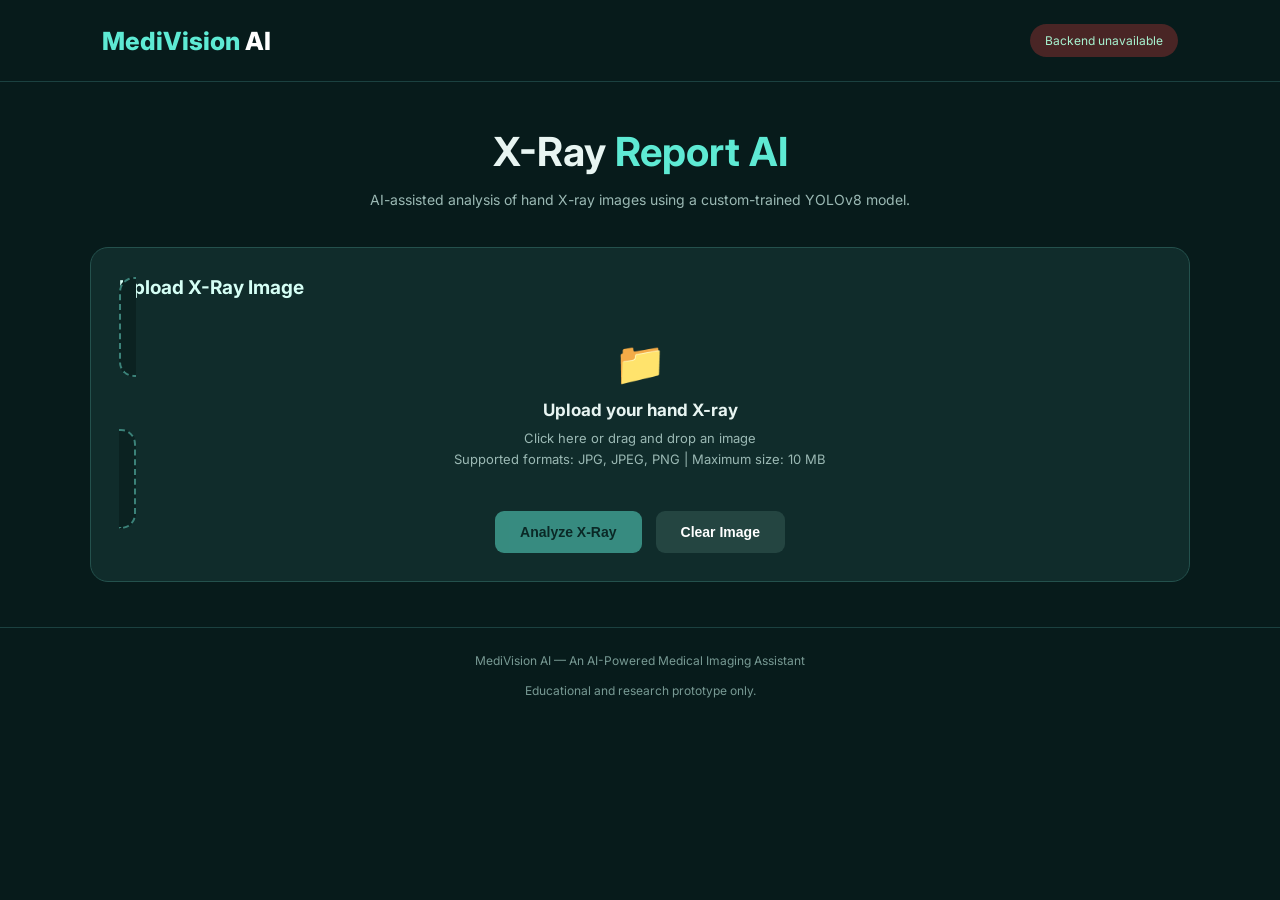
==== commit b8cac9cd: "Update xray-report.html" ====
--- a/xray-report.html
+++ b/xray-report.html
@@ -1,25 +1,14 @@
-
+ 
 <!DOCTYPE html>
 <html lang="en">
 <head>
 <meta charset="UTF-8">
 <meta name="viewport" content="width=device-width, initial-scale=1.0">
-
-<title>MediVision AI | X-ray Report AI</title>
+<title>MediVision AI | X-Ray Report</title>
+
+<link href="https://fonts.googleapis.com/css2?family=Inter:wght@400;500;600;700;800&display=swap" rel="stylesheet">
 
 <style>
-:root {
-    --bg: #071b1c;
-    --panel: #102b2c;
-    --panel-light: #173738;
-    --green: #38e0a0;
-    --green-dark: #16a879;
-    --text: #edf8f5;
-    --muted: #a4bfba;
-    --border: rgba(255,255,255,0.10);
-    --red: #ff7777;
-}
-
 * {
     margin: 0;
     padding: 0;
@@ -27,404 +16,327 @@
 }
 
 body {
-    font-family: Arial, Helvetica, sans-serif;
-    background:
-        radial-gradient(circle at top right, #174343 0%, transparent 35%),
-        var(--bg);
-    color: var(--text);
+    font-family: 'Inter', sans-serif;
+    background: #071b1b;
+    color: #e8f5f2;
     min-height: 100vh;
 }
 
-button, input {
-    font: inherit;
-}
-
-.container {
-    width: min(1150px, 92%);
-    margin: auto;
-}
-
-/* NAVBAR */
-
-nav {
+header {
+    padding: 24px 8%;
+    border-bottom: 1px solid #1b4140;
     display: flex;
+    justify-content: space-between;
     align-items: center;
-    justify-content: space-between;
-    padding: 23px 0;
-    border-bottom: 1px solid var(--border);
+    flex-wrap: wrap;
+    gap: 12px;
 }
 
 .logo {
     font-size: 25px;
     font-weight: 800;
-    letter-spacing: -1px;
+    color: #5eead4;
 }
 
 .logo span {
-    color: var(--green);
-}
-
-.nav-label {
-    color: var(--muted);
-    font-size: 13px;
-}
-
-/* HERO */
-
-.hero {
-    padding: 55px 0 30px;
-}
-
-.tag {
-    display: inline-block;
-    color: var(--green);
-    background: rgba(56,224,160,0.10);
-    border: 1px solid rgba(56,224,160,0.25);
-    padding: 8px 13px;
-    border-radius: 30px;
+    color: #ffffff;
+}
+
+.status {
     font-size: 12px;
-    margin-bottom: 20px;
-}
-
-.hero h1 {
-    font-size: clamp(34px, 5vw, 54px);
-    line-height: 1.1;
-    margin-bottom: 15px;
-}
-
-.hero h1 span {
-    color: var(--green);
-}
-
-.hero p {
-    color: var(--muted);
-    max-width: 680px;
+    color: #a7f3d0;
+    background: #123b34;
+    padding: 9px 15px;
+    border-radius: 20px;
+}
+
+.container {
+    width: 90%;
+    max-width: 1100px;
+    margin: 45px auto;
+}
+
+.heading {
+    text-align: center;
+    margin-bottom: 35px;
+}
+
+.heading h1 {
+    font-size: clamp(27px, 5vw, 40px);
+    margin-bottom: 12px;
+}
+
+.heading h1 span {
+    color: #5eead4;
+}
+
+.heading p {
+    color: #9bb9b4;
     line-height: 1.7;
-}
-
-/* MAIN GRID */
-
-.main-grid {
-    display: grid;
-    grid-template-columns: 1fr 1fr;
-    gap: 22px;
-    padding: 25px 0;
+    font-size: 14px;
 }
 
 .panel {
-    background: linear-gradient(
-        145deg,
-        var(--panel),
-        #0c2425
-    );
-    border: 1px solid var(--border);
+    background: #102c2b;
+    border: 1px solid #24514d;
     border-radius: 18px;
-    padding: 25px;
-    min-width: 0;
+    padding: 28px;
+    margin-bottom: 25px;
 }
 
 .panel h2 {
-    font-size: 20px;
+    font-size: 19px;
+    margin-bottom: 18px;
+    color: #d5fff5;
+}
+
+.upload-area {
+    border: 2px dashed #3b8279;
+    border-radius: 15px;
+    padding: 38px 15px;
+    text-align: center;
+    background: #0b2221;
+    cursor: pointer;
+    transition: 0.25s;
+}
+
+.upload-area:hover {
+    border-color: #5eead4;
+    background: #10302d;
+}
+
+.upload-area .upload-icon {
+    font-size: 42px;
+    margin-bottom: 12px;
+}
+
+.upload-area h3 {
+    font-size: 17px;
     margin-bottom: 8px;
 }
 
-.panel-description {
-    color: var(--muted);
+.upload-area p {
+    color: #9bb9b4;
     font-size: 13px;
     line-height: 1.6;
-    margin-bottom: 22px;
-}
-
-/* BODY PART */
-
-.body-option {
-    background: var(--panel-light);
-    border: 1px solid var(--green);
+}
+
+input[type="file"] {
+    display: none;
+}
+
+.preview {
+    display: none;
+    margin-top: 20px;
+    text-align: center;
+}
+
+.preview img {
+    max-width: 100%;
+    max-height: 350px;
+    border-radius: 12px;
+    border: 1px solid #32635d;
+    object-fit: contain;
+}
+
+.file-name {
+    margin-top: 10px;
+    font-size: 13px;
+    color: #9fe8d9;
+    overflow-wrap: anywhere;
+}
+
+.controls {
+    display: flex;
+    justify-content: center;
+    gap: 14px;
+    margin-top: 22px;
+    flex-wrap: wrap;
+}
+
+button {
+    border: none;
+    padding: 13px 25px;
+    border-radius: 9px;
+    font-size: 14px;
+    font-weight: 700;
+    cursor: pointer;
+    transition: 0.2s;
+}
+
+.analyze-btn {
+    background: #5eead4;
+    color: #062522;
+}
+
+.analyze-btn:hover {
+    background: #a7f3e8;
+    transform: translateY(-2px);
+}
+
+.analyze-btn:disabled {
+    opacity: 0.5;
+    cursor: not-allowed;
+    transform: none;
+}
+
+.clear-btn {
+    background: #244541;
+    color: white;
+}
+
+.clear-btn:hover {
+    background: #32635d;
+}
+
+.message {
+    display: none;
+    margin-top: 18px;
+    padding: 13px;
+    border-radius: 9px;
+    font-size: 13px;
+    line-height: 1.6;
+    overflow-wrap: anywhere;
+}
+
+.error {
+    display: block;
+    background: #492525;
+    color: #ffcaca;
+}
+
+.success {
+    display: block;
+    background: #164437;
+    color: #b9ffe5;
+}
+
+.info {
+    display: block;
+    background: #173b4a;
+    color: #c5edff;
+}
+
+.results {
+    display: none;
+}
+
+.result-grid {
+    display: grid;
+    grid-template-columns: 1.3fr 0.7fr;
+    gap: 22px;
+}
+
+.result-image {
+    background: #071b1b;
+    border: 1px solid #24514d;
     border-radius: 12px;
     padding: 15px;
-    display: flex;
-    align-items: center;
-    justify-content: space-between;
-    margin-bottom: 20px;
-}
-
-.body-option strong {
-    color: var(--green);
-}
-
-.supported {
-    font-size: 11px;
-    color: var(--green);
-}
-
-/* UPLOAD */
-
-.upload-area {
-    border: 2px dashed rgba(56,224,160,0.45);
-    background: rgba(56,224,160,0.035);
-    border-radius: 15px;
-    padding: 35px 15px;
     text-align: center;
-    cursor: pointer;
-    transition: 0.2s;
-}
-
-.upload-area:hover,
-.upload-area.dragover {
-    background: rgba(56,224,160,0.10);
-    border-color: var(--green);
-}
-
-.upload-icon {
-    font-size: 38px;
+}
+
+.result-image img {
+    width: 100%;
+    max-height: 500px;
+    object-fit: contain;
+    border-radius: 8px;
+}
+
+.result-image p {
+    color: #9bb9b4;
+    font-size: 12px;
+    margin-top: 12px;
+}
+
+.result-details {
+    background: #0b2221;
+    border-radius: 12px;
+    padding: 20px;
+}
+
+.result-details h3 {
+    color: #5eead4;
+    font-size: 17px;
+    margin-bottom: 18px;
+}
+
+.metric {
+    background: #163532;
+    border-radius: 10px;
+    padding: 15px;
     margin-bottom: 12px;
 }
 
-.upload-area h3 {
-    font-size: 16px;
-    margin-bottom: 8px;
-}
-
-.upload-area p {
+.metric .number {
+    font-size: 30px;
+    font-weight: 800;
+    color: #5eead4;
+}
+
+.metric .label {
     font-size: 12px;
-    color: var(--muted);
-    line-height: 1.6;
-}
-
-.upload-area input {
-    display: none;
-}
-
-/* IMAGE PREVIEW */
-
-.preview-container {
-    display: none;
-    margin-top: 20px;
-}
-
-.preview-container img {
-    width: 100%;
-    max-height: 350px;
-    object-fit: contain;
-    border-radius: 12px;
-    background: #000;
-    border: 1px solid var(--border);
-}
-
-.file-details {
-    display: flex;
-    justify-content: space-between;
-    gap: 10px;
-    color: var(--muted);
-    font-size: 12px;
-    margin-top: 10px;
-    overflow-wrap: anywhere;
-}
-
-/* BUTTONS */
-
-.actions {
-    display: flex;
-    gap: 12px;
-    margin-top: 20px;
-}
-
-.btn {
-    border: none;
-    padding: 14px 18px;
-    border-radius: 10px;
-    cursor: pointer;
-    font-weight: 700;
-    transition: 0.2s;
-}
-
-.analyse-btn {
-    background: var(--green);
-    color: #06201a;
-    flex: 1;
-}
-
-.analyse-btn:hover {
-    background: #65f2ba;
-}
-
-.analyse-btn:disabled {
-    opacity: 0.5;
-    cursor: not-allowed;
-}
-
-.clear-btn {
-    background: var(--panel-light);
-    border: 1px solid var(--border);
-    color: var(--text);
-}
-
-/* STATUS */
-
-.status {
-    display: none;
-    margin-top: 18px;
-    padding: 14px;
-    border-radius: 10px;
-    font-size: 13px;
-    line-height: 1.5;
-}
-
-.status.loading {
-    display: block;
-    color: var(--green);
-    background: rgba(56,224,160,0.09);
-}
-
-.status.success {
-    display: block;
-    color: var(--green);
-    background: rgba(56,224,160,0.09);
-}
-
-.status.error {
-    display: block;
-    color: var(--red);
-    background: rgba(255,100,100,0.09);
-}
-
-/* RESULT */
-
-.result-section {
-    display: none;
-    margin-top: 22px;
-}
-
-.result-heading {
-    display: flex;
-    align-items: center;
-    justify-content: space-between;
-    gap: 10px;
-    margin-bottom: 18px;
-}
-
-.result-heading h2 {
-    margin: 0;
-}
-
-.result-badge {
-    color: var(--green);
-    background: rgba(56,224,160,0.10);
-    padding: 7px 10px;
-    border-radius: 20px;
-    font-size: 11px;
-}
-
-.result-image {
-    width: 100%;
-    max-height: 480px;
-    object-fit: contain;
-    background: #000;
-    border-radius: 12px;
-    border: 1px solid var(--border);
-}
-
-.result-stats {
-    display: grid;
-    grid-template-columns: 1fr 1fr;
-    gap: 12px;
-    margin-top: 18px;
-}
-
-.stat {
-    background: var(--panel-light);
-    border: 1px solid var(--border);
-    border-radius: 12px;
-    padding: 16px;
-}
-
-.stat-label {
-    color: var(--muted);
-    font-size: 12px;
-    margin-bottom: 9px;
-}
-
-.stat-value {
-    font-size: 25px;
-    font-weight: 800;
-    color: var(--green);
+    color: #a8c7c1;
+    margin-top: 5px;
 }
 
 .prediction-list {
     margin-top: 18px;
 }
 
-.prediction-list h3 {
-    font-size: 15px;
-    margin-bottom: 12px;
-}
-
 .prediction-item {
-    display: flex;
-    align-items: center;
-    justify-content: space-between;
-    gap: 10px;
-    background: var(--panel-light);
+    background: #163532;
+    border-radius: 9px;
     padding: 13px;
-    border-radius: 9px;
-    margin-bottom: 8px;
+    margin-bottom: 10px;
+}
+
+.prediction-item strong {
+    display: block;
+    color: #d9fff5;
+    font-size: 14px;
+    margin-bottom: 6px;
+}
+
+.prediction-item span {
+    color: #a8c7c1;
     font-size: 13px;
 }
 
-.prediction-score {
-    color: var(--green);
-    font-weight: 700;
-    white-space: nowrap;
-}
-
-/* DISCLAIMER */
-
 .disclaimer {
-    margin: 25px 0 45px;
-    padding: 18px;
-    border: 1px solid rgba(255,190,80,0.25);
-    background: rgba(255,190,80,0.06);
-    border-radius: 12px;
-    color: #e7c994;
+    margin-top: 22px;
+    padding: 17px;
+    border-left: 4px solid #eabf61;
+    background: #302b1e;
+    border-radius: 7px;
+    color: #f4dfad;
     font-size: 12px;
     line-height: 1.7;
 }
 
 footer {
     text-align: center;
-    padding: 22px;
-    color: var(--muted);
-    border-top: 1px solid var(--border);
+    padding: 25px 15px;
+    color: #789a94;
     font-size: 12px;
-}
-
-/* RESPONSIVE */
-
-@media (max-width: 760px) {
-    .main-grid {
+    border-top: 1px solid #1b4140;
+    margin-top: 45px;
+}
+
+@media (max-width: 750px) {
+    .result-grid {
         grid-template-columns: 1fr;
     }
 
-    .hero {
-        padding-top: 38px;
-    }
-
     .panel {
-        padding: 19px;
-    }
-
-    .nav-label {
-        font-size: 11px;
-    }
-}
-
-@media (max-width: 420px) {
-    .actions {
-        flex-direction: column;
-    }
-
-    .result-stats {
-        grid-template-columns: 1fr;
+        padding: 18px;
+    }
+
+    header {
+        padding: 20px 5%;
+    }
+
+    .container {
+        margin-top: 30px;
     }
 }
 </style>
@@ -432,844 +344,344 @@
 
 <body>
 
-<div class="container">
-
-    <!-- NAVBAR -->
-
-    <nav>
-        <div class="logo">
-            MediVision<span> AI</span>
+<header>
+    <div class="logo">MediVision<span> AI</span></div>
+    <div class="status" id="connectionStatus">Checking backend...</div>
+</header>
+
+<main class="container">
+
+    <section class="heading">
+        <h1>X-Ray <span>Report AI</span></h1>
+        <p>
+            AI-assisted analysis of hand X-ray images using a
+            custom-trained YOLOv8 model.
+        </p>
+    </section>
+
+    <section class="panel">
+        <h2>Upload X-Ray Image</h2>
+
+        <label class="upload-area" id="uploadArea" for="xrayInput">
+            <div class="upload-icon">📁</div>
+            <h3>Upload your hand X-ray</h3>
+            <p>Click here or drag and drop an image</p>
+            <p>Supported formats: JPG, JPEG, PNG | Maximum size: 10 MB</p>
+        </label>
+
+        <input
+            type="file"
+            id="xrayInput"
+            accept=".jpg,.jpeg,.png,image/jpeg,image/png"
+        >
+
+        <div class="preview" id="preview">
+            <img id="previewImage" alt="Uploaded X-ray preview">
+            <div class="file-name" id="fileName"></div>
         </div>
 
-        <div class="nav-label">
-            MEDICAL IMAGING ASSISTANT
+        <div class="controls">
+            <button class="analyze-btn" id="analyzeBtn" disabled>
+                Analyze X-Ray
+            </button>
+
+            <button class="clear-btn" id="clearBtn">
+                Clear Image
+            </button>
         </div>
-    </nav>
-
-
-    <!-- HERO -->
-
-    <section class="hero">
-
-        <div class="tag">
-            AI-POWERED IMAGING MODULE
-        </div>
-
-        <h1>
-            X-ray <span>Report AI</span>
-        </h1>
-
-        <p>
-            Upload a hand X-ray image to explore how an
-            experimental AI model identifies and highlights
-            candidate regions for further review.
-        </p>
-
+
+        <div class="message" id="message"></div>
     </section>
 
-
-    <!-- MAIN GRID -->
-
-    <section class="main-grid">
-
-        <!-- UPLOAD PANEL -->
-
-        <div class="panel">
-
-            <h2>Upload X-ray</h2>
-
-            <p class="panel-description">
-                Select a hand X-ray image for experimental
-                AI-assisted image analysis.
-            </p>
-
-            <div class="body-option">
-
-                <div>
-                    <div style="font-size:12px;color:var(--muted)">
-                        Selected body part
-                    </div>
-
-                    <strong>Hand X-ray</strong>
+    <section class="panel results" id="results">
+        <h2>AI Analysis Results</h2>
+
+        <div class="result-grid">
+
+            <div class="result-image">
+                <img id="annotatedImage" alt="AI annotated X-ray">
+                <p>Annotated image showing candidate regions identified by the model.</p>
+            </div>
+
+            <div class="result-details">
+                <h3>Analysis Summary</h3>
+
+                <div class="metric">
+                    <div class="number" id="regionCount">0</div>
+                    <div class="label">Candidate regions detected</div>
                 </div>
 
-                <div class="supported">
-                    SUPPORTED
-                </div>
-
-            </div>
-
-
-            <label class="upload-area" id="uploadArea">
-
-                <div class="upload-icon">＋</div>
-
-                <h3>Upload your X-ray image</h3>
-
-                <p>
-                    Click to browse or drag and drop your image
-                    <br>
-                    JPG / JPEG / PNG · Maximum 10 MB
-                </p>
-
-                <input
-                    type="file"
-                    id="fileInput"
-                    accept=".jpg,.jpeg,.png,image/jpeg,image/png"
-                >
-
-            </label>
-
-
-            <div class="preview-container" id="previewContainer">
-
-                <img id="previewImage" alt="Uploaded X-ray preview">
-
-                <div class="file-details">
-                    <span id="fileName"></span>
-                    <span id="fileSize"></span>
-                </div>
-
-            </div>
-
-
-            <div class="actions">
-
-                <button
-                    class="btn analyse-btn"
-                    id="analyseBtn"
-                    disabled
-                >
-                    Analyse X-ray
-                </button>
-
-                <button
-                    class="btn clear-btn"
-                    id="clearBtn"
-                >
-                    Clear
-                </button>
-
-            </div>
-
-
-            <div class="status" id="statusBox"></div>
-
-        </div>
-
-
-        <!-- INFORMATION PANEL -->
-
-        <div class="panel">
-
-            <h2>Analysis Information</h2>
-
-            <p class="panel-description">
-                The current prototype uses a custom-trained
-                YOLOv8 Nano model exported to ONNX format.
-            </p>
-
-            <div class="stat">
-                <div class="stat-label">
-                    AI MODEL
-                </div>
-
-                <div style="font-size:19px;font-weight:700">
-                    YOLOv8 Nano
+                <div class="prediction-list">
+                    <h3>Prediction Details</h3>
+                    <div id="predictionList"></div>
                 </div>
             </div>
 
-            <br>
-
-            <div class="stat">
-                <div class="stat-label">
-                    MODEL FORMAT
-                </div>
-
-                <div style="font-size:19px;font-weight:700">
-                    ONNX Runtime
-                </div>
-            </div>
-
-            <br>
-
-            <div class="stat">
-                <div class="stat-label">
-                    SUPPORTED IMAGE
-                </div>
-
-                <div style="font-size:19px;font-weight:700">
-                    Hand X-ray
-                </div>
-            </div>
-
-            <br>
-
-            <div class="stat">
-                <div class="stat-label">
-                    OUTPUT
-                </div>
-
-                <div style="font-size:16px;font-weight:700">
-                    Candidate-region localisation
-                </div>
-            </div>
-
         </div>
 
+        <div class="disclaimer">
+            <strong>Educational prototype disclaimer:</strong>
+            This system is designed for educational and research purposes.
+            It identifies candidate regions based on its training data.
+            These results are not a confirmed diagnosis and must not be
+            used for treatment decisions.
+        </div>
     </section>
 
-
-    <!-- RESULTS -->
-
-    <section class="panel result-section" id="resultSection">
-
-        <div class="result-heading">
-
-            <h2>Analysis Results</h2>
-
-            <span class="result-badge">
-                MODEL OUTPUT
-            </span>
-
-        </div>
-
-        <p class="panel-description">
-            Green rectangles indicate regions highlighted
-            by the experimental model.
-        </p>
-
-        <img
-            id="resultImage"
-            class="result-image"
-            alt="AI annotated X-ray result"
-        >
-
-        <div class="result-stats">
-
-            <div class="stat">
-
-                <div class="stat-label">
-                    CANDIDATE REGIONS
-                </div>
-
-                <div class="stat-value" id="regionCount">
-                    0
-                </div>
-
-            </div>
-
-            <div class="stat">
-
-                <div class="stat-label">
-                    ANALYSIS STATUS
-                </div>
-
-                <div
-                    class="stat-value"
-                    id="analysisStatus"
-                    style="font-size:18px"
-                >
-                    Completed
-                </div>
-
-            </div>
-
-        </div>
-
-
-        <div class="prediction-list">
-
-            <h3>Model Output Details</h3>
-
-            <div id="predictionList"></div>
-
-        </div>
-
-    </section>
-
-
-    <!-- DISCLAIMER -->
-
-    <div class="disclaimer">
-
-        <strong>Educational and Research Disclaimer</strong>
-
-        <br><br>
-
-        MediVision AI is an experimental academic prototype.
-        Its highlighted regions and model scores are not
-        confirmed fractures, medical diagnoses, or calibrated
-        probabilities. The system has not been clinically
-        validated and must not be used to make medical or
-        treatment decisions. Consult a qualified healthcare
-        professional for medical interpretation.
-
-    </div>
-
-</div>
-
+</main>
 
 <footer>
-    MediVision AI · An AI-Powered Medical Imaging Assistant
+    MediVision AI — An AI-Powered Medical Imaging Assistant
     <br><br>
-    Academic Project Prototype
+    Educational and research prototype only.
 </footer>
 
-
 <script>
-
-// --------------------------------------------------
-// 1. BACKEND CONFIGURATION
-// --------------------------------------------------
-
-const API_URL =
-    "https://medivisionai-ni2v.onrender.com/predict";
-
-const HEALTH_URL =
-    "https://medivisionai-ni2v.onrender.com/health";
-
-
-// --------------------------------------------------
-// 2. ELEMENT REFERENCES
-// --------------------------------------------------
-
-const fileInput =
-    document.getElementById("fileInput");
-
-const uploadArea =
-    document.getElementById("uploadArea");
-
-const previewContainer =
-    document.getElementById("previewContainer");
-
-const previewImage =
-    document.getElementById("previewImage");
-
-const fileName =
-    document.getElementById("fileName");
-
-const fileSize =
-    document.getElementById("fileSize");
-
-const analyseBtn =
-    document.getElementById("analyseBtn");
-
-const clearBtn =
-    document.getElementById("clearBtn");
-
-const statusBox =
-    document.getElementById("statusBox");
-
-const resultSection =
-    document.getElementById("resultSection");
-
-const resultImage =
-    document.getElementById("resultImage");
-
-const regionCount =
-    document.getElementById("regionCount");
-
-const analysisStatus =
-    document.getElementById("analysisStatus");
-
-const predictionList =
-    document.getElementById("predictionList");
-
-
-// --------------------------------------------------
-// 3. CONFIGURATION
-// --------------------------------------------------
-
-const MAX_SIZE =
-    10 * 1024 * 1024;
-
-const ALLOWED_TYPES = [
-    "image/jpeg",
-    "image/png"
-];
+const API_URL = "https://medivisionai-ni2v.onrender.com/predict";
+const HEALTH_URL = "https://medivisionai-ni2v.onrender.com/health";
+
+const xrayInput = document.getElementById("xrayInput");
+const uploadArea = document.getElementById("uploadArea");
+const preview = document.getElementById("preview");
+const previewImage = document.getElementById("previewImage");
+const fileName = document.getElementById("fileName");
+const analyzeBtn = document.getElementById("analyzeBtn");
+const clearBtn = document.getElementById("clearBtn");
+const message = document.getElementById("message");
+const results = document.getElementById("results");
+const connectionStatus = document.getElementById("connectionStatus");
 
 let selectedFile = null;
-let previewURL = null;
-let isAnalysing = false;
-
-
-// --------------------------------------------------
-// 4. STATUS DISPLAY
-// --------------------------------------------------
-
-function showStatus(message, type) {
-
-    statusBox.textContent = message;
-
-    statusBox.className = "status " + type;
-
-}
-
-function hideStatus() {
-
-    statusBox.textContent = "";
-
-    statusBox.className = "status";
-
-}
-
-
-// --------------------------------------------------
-// 5. FILE SIZE FORMAT
-// --------------------------------------------------
-
-function formatFileSize(bytes) {
-
-    return (
-        (bytes / (1024 * 1024)).toFixed(2) +
-        " MB"
+
+function showMessage(text, type) {
+    message.textContent = text;
+    message.className = "message " + type;
+}
+
+function clearMessage() {
+    message.textContent = "";
+    message.className = "message";
+}
+
+async function checkBackend() {
+    connectionStatus.textContent = "Checking backend...";
+
+    try {
+        const response = await fetch(HEALTH_URL);
+        if (!response.ok) {
+            throw new Error("Backend health check failed.");
+        }
+
+        const data = await response.json();
+
+        if (data.status) {
+            connectionStatus.textContent = "Backend connected";
+            connectionStatus.style.background = "#164437";
+        } else {
+            throw new Error("Unexpected health response.");
+        }
+    } catch (error) {
+        connectionStatus.textContent = "Backend unavailable";
+        connectionStatus.style.background = "#492525";
+    }
+}
+
+function validateFile(file) {
+    const allowedTypes = ["image/jpeg", "image/png"];
+    const allowedExtensions = /\.(jpg|jpeg|png)$/i;
+
+    if (!allowedTypes.includes(file.type) ||
+        !allowedExtensions.test(file.name)) {
+        showMessage("Please upload a JPG, JPEG, or PNG image.", "error");
+        return false;
+    }
+
+    if (file.size > 10 * 1024 * 1024) {
+        showMessage("File size must be 10 MB or less.", "error");
+        return false;
+    }
+
+    if (file.size === 0) {
+        showMessage("The selected file is empty.", "error");
+        return false;
+    }
+
+    return true;
+}
+
+function handleFile(file) {
+    if (!file) return;
+
+    clearMessage();
+    results.style.display = "none";
+
+    if (!validateFile(file)) {
+        selectedFile = null;
+        analyzeBtn.disabled = true;
+        preview.style.display = "none";
+        return;
+    }
+
+    selectedFile = file;
+
+    const reader = new FileReader();
+
+    reader.onload = function(event) {
+        previewImage.src = event.target.result;
+        preview.style.display = "block";
+        fileName.textContent = file.name;
+        analyzeBtn.disabled = false;
+        showMessage("Image uploaded successfully. Ready for analysis.", "success");
+    };
+
+    reader.onerror = function() {
+        selectedFile = null;
+        analyzeBtn.disabled = true;
+        showMessage("Unable to read this image.", "error");
+    };
+
+    reader.readAsDataURL(file);
+}
+
+xrayInput.addEventListener("change", function() {
+    handleFile(this.files[0]);
+});
+
+uploadArea.addEventListener("dragover", function(event) {
+    event.preventDefault();
+    uploadArea.style.borderColor = "#5eead4";
+});
+
+uploadArea.addEventListener("dragleave", function() {
+    uploadArea.style.borderColor = "#3b8279";
+});
+
+uploadArea.addEventListener("drop", function(event) {
+    event.preventDefault();
+    uploadArea.style.borderColor = "#3b8279";
+
+    const file = event.dataTransfer.files[0];
+    handleFile(file);
+});
+
+clearBtn.addEventListener("click", function() {
+    selectedFile = null;
+    xrayInput.value = "";
+    preview.style.display = "none";
+    results.style.display = "none";
+    analyzeBtn.disabled = true;
+    clearMessage();
+});
+
+function displayPredictions(predictions) {
+    const list = document.getElementById("predictionList");
+    list.innerHTML = "";
+
+    if (!Array.isArray(predictions) || predictions.length === 0) {
+        list.innerHTML =
+            '<div class="prediction-item"><strong>No candidate regions returned</strong><span>The model did not return any candidate regions for this image.</span></div>';
+        return;
+    }
+
+    predictions.forEach(function(prediction, index) {
+        const confidence = Number(prediction.confidence);
+
+        const score = Number.isFinite(confidence)
+            ? (confidence * 100).toFixed(1) + "%"
+            : "Unavailable";
+
+        const label = prediction.label || "Candidate region";
+
+        const item = document.createElement("div");
+        item.className = "prediction-item";
+
+        const title = document.createElement("strong");
+        title.textContent = "Region " + (index + 1) + ": " + label;
+
+        const detail = document.createElement("span");
+        detail.textContent = "Model score: " + score;
+
+        item.appendChild(title);
+        item.appendChild(detail);
+        list.appendChild(item);
+    });
+}
+
+analyzeBtn.addEventListener("click", async function() {
+    if (!selectedFile) {
+        showMessage("Please upload an X-ray image first.", "error");
+        return;
+    }
+
+    analyzeBtn.disabled = true;
+    analyzeBtn.textContent = "Analyzing...";
+    results.style.display = "none";
+
+    showMessage(
+        "Connecting to MediVision AI. Please wait while the image is processed.",
+        "info"
     );
 
-}
-
-
-// --------------------------------------------------
-// 6. IMAGE VALIDATION
-// --------------------------------------------------
-
-function validateFile(file) {
-
-    if (!file) {
-        return "Please select an image.";
-    }
-
-    if (!ALLOWED_TYPES.includes(file.type)) {
-
-        return "Only JPG, JPEG and PNG images are allowed.";
-
-    }
-
-    if (file.size === 0) {
-
-        return "The selected file is empty.";
-
-    }
-
-    if (file.size > MAX_SIZE) {
-
-        return "Image size must be below 10 MB.";
-
-    }
-
-    return null;
-
-}
-
-
-// --------------------------------------------------
-// 7. SELECT IMAGE
-// --------------------------------------------------
-
-function handleFile(file) {
-
-    hideStatus();
-
-    resultSection.style.display = "none";
-
-    const error = validateFile(file);
-
-    if (error) {
-
-        showStatus(error, "error");
-
-        return;
-
-    }
-
-    selectedFile = file;
-
-    if (previewURL) {
-        URL.revokeObjectURL(previewURL);
-    }
-
-    previewURL = URL.createObjectURL(file);
-
-    previewImage.src = previewURL;
-
-    fileName.textContent = file.name;
-
-    fileSize.textContent =
-        formatFileSize(file.size);
-
-    previewContainer.style.display = "block";
-
-    analyseBtn.disabled = false;
-
-}
-
-
-// --------------------------------------------------
-// 8. FILE INPUT
-// --------------------------------------------------
-
-fileInput.addEventListener(
-    "change",
-    function(event) {
-
-        const file = event.target.files[0];
-
-        if (file) {
-            handleFile(file);
+    try {
+        const formData = new FormData();
+        formData.append("file", selectedFile);
+        formData.append("body_part", "hand");
+
+        const response = await fetch(API_URL, {
+            method: "POST",
+            body: formData
+        });
+
+        const data = await response.json();
+
+        if (!response.ok) {
+            throw new Error(data.detail || data.message || "Analysis failed.");
         }
 
-    }
-);
-
-
-// --------------------------------------------------
-// 9. DRAG AND DROP
-// --------------------------------------------------
-
-uploadArea.addEventListener(
-    "dragover",
-    function(event) {
-
-        event.preventDefault();
-
-        uploadArea.classList.add("dragover");
-
-    }
-);
-
-
-uploadArea.addEventListener(
-    "dragleave",
-    function() {
-
-        uploadArea.classList.remove("dragover");
-
-    }
-);
-
-
-uploadArea.addEventListener(
-    "drop",
-    function(event) {
-
-        event.preventDefault();
-
-        uploadArea.classList.remove("dragover");
-
-        const file = event.dataTransfer.files[0];
-
-        if (file) {
-            handleFile(file);
+        if (!data.annotated_image) {
+            throw new Error("The backend did not return an annotated image.");
         }
 
-    }
-);
-
-
-// --------------------------------------------------
-// 10. CLEAR IMAGE
-// --------------------------------------------------
-
-clearBtn.addEventListener(
-    "click",
-    function() {
-
-        if (isAnalysing) {
-            return;
-        }
-
-        selectedFile = null;
-
-        fileInput.value = "";
-
-        if (previewURL) {
-
-            URL.revokeObjectURL(previewURL);
-
-            previewURL = null;
-
-        }
-
-        previewImage.removeAttribute("src");
-
-        previewContainer.style.display = "none";
-
-        resultSection.style.display = "none";
-
-        analyseBtn.disabled = true;
-
-        hideStatus();
-
-    }
-);
-
-
-// --------------------------------------------------
-// 11. BACKEND HEALTH CHECK
-// --------------------------------------------------
-
-async function checkBackend() {
-
-    try {
-
-        const response = await fetch(HEALTH_URL);
-
-        if (!response.ok) {
-            throw new Error("Backend unavailable");
-        }
-
-        const data = await response.json();
-
-        return data.status ===
-            "MediVision AI backend is running";
-
-    }
-
-    catch (error) {
-
-        return false;
-
-    }
-
-}
-
-
-// --------------------------------------------------
-// 12. DISPLAY PREDICTIONS
-// --------------------------------------------------
-
-function displayPredictions(predictions) {
-
-    predictionList.innerHTML = "";
-
-    if (!Array.isArray(predictions) ||
-        predictions.length === 0) {
-
-        const message = document.createElement("div");
-
-        message.className = "prediction-item";
-
-        message.textContent =
-            "No candidate regions were returned by the model.";
-
-        predictionList.appendChild(message);
-
-        return;
-
-    }
-
-    predictions.forEach(function(item, index) {
-
-        const row = document.createElement("div");
-
-        row.className = "prediction-item";
-
-        const label = document.createElement("span");
-
-        label.textContent =
-            "Candidate region " + (index + 1);
-
-        const score = document.createElement("span");
-
-        score.className = "prediction-score";
-
-        const value = Number(item.confidence);
-
-        score.textContent =
-            Number.isFinite(value)
-                ? "Model score: " + (value * 100).toFixed(1) + "%"
-                : "Model score unavailable";
-
-        row.appendChild(label);
-
-        row.appendChild(score);
-
-        predictionList.appendChild(row);
-
-    });
-
-}
-
-
-// --------------------------------------------------
-// 13. ANALYSE IMAGE
-// --------------------------------------------------
-
-analyseBtn.addEventListener(
-    "click",
-    async function() {
-
-        if (!selectedFile || isAnalysing) {
-            return;
-        }
-
-        isAnalysing = true;
-
-        analyseBtn.disabled = true;
-
-        clearBtn.disabled = true;
-
-        resultSection.style.display = "none";
-
-        showStatus(
-            "Connecting to MediVision AI backend...",
-            "loading"
+        const predictions = Array.isArray(data.predictions)
+            ? data.predictions
+            : [];
+
+        document.getElementById("annotatedImage").src =
+            data.annotated_image;
+
+        const count = Number.isFinite(Number(data.total_regions))
+            ? Number(data.total_regions)
+            : predictions.length;
+
+        document.getElementById("regionCount").textContent = count;
+
+        displayPredictions(predictions);
+
+        results.style.display = "block";
+
+        showMessage(
+            data.message || "Analysis completed. Review the candidate regions below.",
+            "success"
         );
 
-        try {
-
-            // Check backend availability
-
-            const backendReady = await checkBackend();
-
-            if (!backendReady) {
-
-                throw new Error(
-                    "Backend is unavailable. Check the Render deployment and try again."
-                );
-
-            }
-
-
-            // Prepare request
-
-            showStatus(
-                "Sending image for AI analysis. Please wait...",
-                "loading"
-            );
-
-            const formData = new FormData();
-
-            formData.append(
-                "file",
-                selectedFile
-            );
-
-            formData.append(
-                "body_part",
-                "hand"
-            );
-
-
-            // Send image to backend
-
-            const response = await fetch(
-                API_URL,
-                {
-                    method: "POST",
-                    body: formData
-                }
-            );
-
-
-            // Read response
-
-            const data = await response.json();
-
-            if (!response.ok) {
-
-                throw new Error(
-                    data.detail ||
-                    "Image analysis failed."
-                );
-
-            }
-
-
-            // Validate response
-
-            if (
-                typeof data.annotated_image !== "string" ||
-                !data.annotated_image.startsWith(
-                    "data:image/jpeg;base64,"
-                )
-            ) {
-
-                throw new Error(
-                    "The backend returned an invalid result image."
-                );
-
-            }
-
-            if (!Array.isArray(data.predictions)) {
-
-                throw new Error(
-                    "Invalid prediction data received."
-                );
-
-            }
-
-
-            // Display image
-
-            resultImage.src = data.annotated_image;
-
-
-            // Display number of regions
-
-            regionCount.textContent =
-                Number.isInteger(data.total_regions)
-                    ? data.total_regions
-                    : data.predictions.length;
-
-
-            // Display status
-
-            analysisStatus.textContent =
-                data.predictions.length > 0
-                    ? "Regions returned"
-                    : "No regions returned";
-
-
-            // Display prediction details
-
-            displayPredictions(data.predictions);
-
-
-            // Show results
-
-            resultSection.style.display = "block";
-
-            showStatus(
-                "Analysis completed successfully.",
-                "success"
-            );
-
-            resultSection.scrollIntoView({
-                behavior: "smooth",
-                block: "start"
-            });
-
-        }
-
-        catch (error) {
-
-            console.error(
-                "MediVision AI Error:",
-                error
-            );
-
-            showStatus(
-                error.message ||
-                "Something went wrong. Please try again.",
-                "error"
-            );
-
-        }
-
-        finally {
-
-            isAnalysing = false;
-
-            analyseBtn.disabled = !selectedFile;
-
-            clearBtn.disabled = false;
-
-        }
-
-    }
-);
-
+        results.scrollIntoView({
+            behavior: "smooth",
+            block: "start"
+        });
+
+    } catch (error) {
+        showMessage(
+            "Unable to analyze the image: " + error.message +
+            ". Check the backend connection and try again.",
+            "error"
+        );
+    } finally {
+        analyzeBtn.disabled = !selectedFile;
+        analyzeBtn.textContent = "Analyze X-Ray";
+    }
+});
+
+checkBackend();
 </script>
 
 </body>
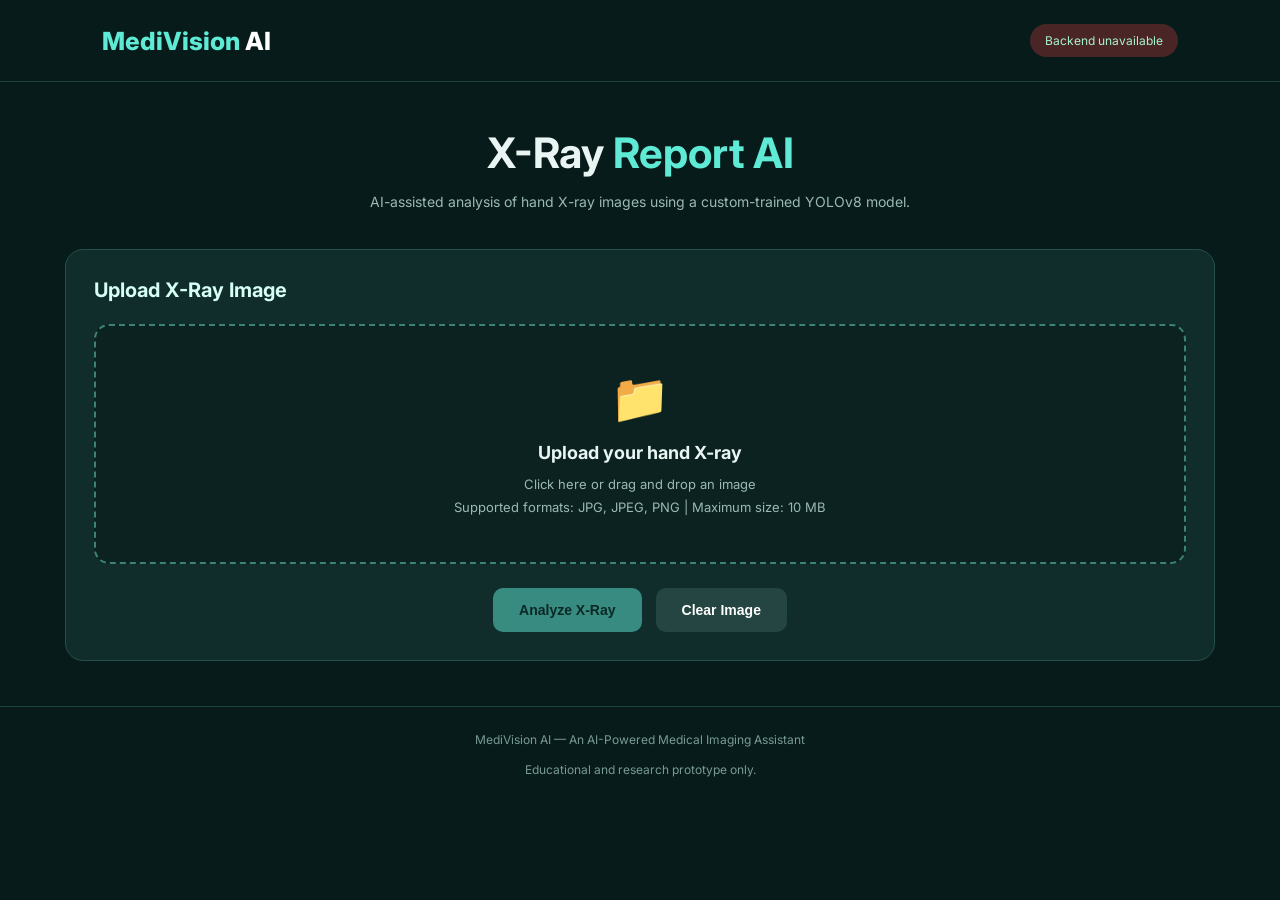
==== commit d2d50386: "Update xray-report.html" ====
--- a/xray-report.html
+++ b/xray-report.html
@@ -4,6 +4,7 @@
 <head>
 <meta charset="UTF-8">
 <meta name="viewport" content="width=device-width, initial-scale=1.0">
+
 <title>MediVision AI | X-Ray Report</title>
 
 <link href="https://fonts.googleapis.com/css2?family=Inter:wght@400;500;600;700;800&display=swap" rel="stylesheet">
@@ -39,7 +40,7 @@
 }
 
 .logo span {
-    color: #ffffff;
+    color: white;
 }
 
 .status {
@@ -52,7 +53,7 @@
 
 .container {
     width: 90%;
-    max-width: 1100px;
+    max-width: 1150px;
     margin: 45px auto;
 }
 
@@ -62,7 +63,7 @@
 }
 
 .heading h1 {
-    font-size: clamp(27px, 5vw, 40px);
+    font-size: clamp(28px, 5vw, 42px);
     margin-bottom: 12px;
 }
 
@@ -85,79 +86,92 @@
 }
 
 .panel h2 {
-    font-size: 19px;
-    margin-bottom: 18px;
+    font-size: 20px;
+    margin-bottom: 22px;
     color: #d5fff5;
 }
 
+/* UPLOAD BOX */
+
 .upload-area {
+    display: flex;
+    flex-direction: column;
+    align-items: center;
+    justify-content: center;
+    width: 100%;
+    min-height: 240px;
+    padding: 35px 20px;
     border: 2px dashed #3b8279;
     border-radius: 15px;
-    padding: 38px 15px;
+    background: #0b2221;
     text-align: center;
-    background: #0b2221;
     cursor: pointer;
     transition: 0.25s;
 }
 
-.upload-area:hover {
+.upload-area:hover,
+.upload-area.dragover {
     border-color: #5eead4;
     background: #10302d;
 }
 
-.upload-area .upload-icon {
-    font-size: 42px;
-    margin-bottom: 12px;
+.upload-icon {
+    font-size: 48px;
+    margin-bottom: 15px;
 }
 
 .upload-area h3 {
-    font-size: 17px;
-    margin-bottom: 8px;
+    font-size: 18px;
+    margin-bottom: 10px;
 }
 
 .upload-area p {
     color: #9bb9b4;
     font-size: 13px;
-    line-height: 1.6;
+    line-height: 1.8;
 }
 
 input[type="file"] {
     display: none;
 }
 
+/* IMAGE PREVIEW */
+
 .preview {
     display: none;
-    margin-top: 20px;
+    margin-top: 25px;
     text-align: center;
 }
 
 .preview img {
     max-width: 100%;
-    max-height: 350px;
+    max-height: 380px;
+    object-fit: contain;
     border-radius: 12px;
     border: 1px solid #32635d;
-    object-fit: contain;
 }
 
 .file-name {
-    margin-top: 10px;
+    margin-top: 12px;
+    color: #5eead4;
     font-size: 13px;
-    color: #9fe8d9;
     overflow-wrap: anywhere;
 }
+
+/* BUTTONS */
 
 .controls {
     display: flex;
     justify-content: center;
     gap: 14px;
-    margin-top: 22px;
+    margin-top: 24px;
     flex-wrap: wrap;
 }
 
 button {
     border: none;
-    padding: 13px 25px;
-    border-radius: 9px;
+    padding: 14px 26px;
+    border-radius: 10px;
     font-size: 14px;
     font-weight: 700;
     cursor: pointer;
@@ -171,13 +185,11 @@
 
 .analyze-btn:hover {
     background: #a7f3e8;
-    transform: translateY(-2px);
 }
 
 .analyze-btn:disabled {
     opacity: 0.5;
     cursor: not-allowed;
-    transform: none;
 }
 
 .clear-btn {
@@ -189,34 +201,38 @@
     background: #32635d;
 }
 
+/* STATUS MESSAGE */
+
 .message {
     display: none;
-    margin-top: 18px;
-    padding: 13px;
+    margin-top: 20px;
+    padding: 15px;
     border-radius: 9px;
     font-size: 13px;
     line-height: 1.6;
     overflow-wrap: anywhere;
 }
 
+.success {
+    display: block;
+    background: #164437;
+    color: #b9ffe5;
+}
+
 .error {
     display: block;
     background: #492525;
     color: #ffcaca;
 }
 
-.success {
-    display: block;
-    background: #164437;
-    color: #b9ffe5;
-}
-
 .info {
     display: block;
     background: #173b4a;
     color: #c5edff;
 }
 
+/* RESULTS */
+
 .results {
     display: none;
 }
@@ -231,13 +247,13 @@
     background: #071b1b;
     border: 1px solid #24514d;
     border-radius: 12px;
-    padding: 15px;
+    padding: 18px;
     text-align: center;
 }
 
 .result-image img {
     width: 100%;
-    max-height: 500px;
+    max-height: 520px;
     object-fit: contain;
     border-radius: 8px;
 }
@@ -245,7 +261,28 @@
 .result-image p {
     color: #9bb9b4;
     font-size: 12px;
+    line-height: 1.6;
     margin-top: 12px;
+}
+
+/* DOWNLOAD BUTTON */
+
+.download-btn {
+    display: none;
+    margin-top: 20px;
+    padding: 14px 23px;
+    background: #5eead4;
+    color: #062522;
+    text-decoration: none;
+    font-size: 14px;
+    font-weight: 800;
+    border-radius: 9px;
+    transition: 0.2s;
+}
+
+.download-btn:hover {
+    background: #a7f3e8;
+    transform: translateY(-2px);
 }
 
 .result-details {
@@ -263,12 +300,12 @@
 .metric {
     background: #163532;
     border-radius: 10px;
-    padding: 15px;
-    margin-bottom: 12px;
+    padding: 18px;
+    margin-bottom: 15px;
 }
 
 .metric .number {
-    font-size: 30px;
+    font-size: 34px;
     font-weight: 800;
     color: #5eead4;
 }
@@ -279,28 +316,26 @@
     margin-top: 5px;
 }
 
-.prediction-list {
-    margin-top: 18px;
-}
-
 .prediction-item {
     background: #163532;
     border-radius: 9px;
-    padding: 13px;
-    margin-bottom: 10px;
+    padding: 15px;
+    margin-bottom: 12px;
 }
 
 .prediction-item strong {
     display: block;
     color: #d9fff5;
     font-size: 14px;
-    margin-bottom: 6px;
+    margin-bottom: 8px;
 }
 
 .prediction-item span {
     color: #a8c7c1;
     font-size: 13px;
 }
+
+/* DISCLAIMER */
 
 .disclaimer {
     margin-top: 22px;
@@ -310,7 +345,7 @@
     border-radius: 7px;
     color: #f4dfad;
     font-size: 12px;
-    line-height: 1.7;
+    line-height: 1.8;
 }
 
 footer {
@@ -346,7 +381,9 @@
 
 <header>
     <div class="logo">MediVision<span> AI</span></div>
-    <div class="status" id="connectionStatus">Checking backend...</div>
+    <div class="status" id="connectionStatus">
+        Checking backend...
+    </div>
 </header>
 
 <main class="container">
@@ -354,19 +391,32 @@
     <section class="heading">
         <h1>X-Ray <span>Report AI</span></h1>
         <p>
-            AI-assisted analysis of hand X-ray images using a
-            custom-trained YOLOv8 model.
+            AI-assisted analysis of hand X-ray images
+            using a custom-trained YOLOv8 model.
         </p>
     </section>
 
+    <!-- UPLOAD SECTION -->
+
     <section class="panel">
+
         <h2>Upload X-Ray Image</h2>
 
-        <label class="upload-area" id="uploadArea" for="xrayInput">
+        <label
+            class="upload-area"
+            id="uploadArea"
+            for="xrayInput"
+        >
             <div class="upload-icon">📁</div>
+
             <h3>Upload your hand X-ray</h3>
+
             <p>Click here or drag and drop an image</p>
-            <p>Supported formats: JPG, JPEG, PNG | Maximum size: 10 MB</p>
+
+            <p>
+                Supported formats: JPG, JPEG, PNG
+                | Maximum size: 10 MB
+            </p>
         </label>
 
         <input
@@ -376,56 +426,99 @@
         >
 
         <div class="preview" id="preview">
-            <img id="previewImage" alt="Uploaded X-ray preview">
+
+            <img
+                id="previewImage"
+                alt="Uploaded X-ray preview"
+            >
+
             <div class="file-name" id="fileName"></div>
+
         </div>
 
         <div class="controls">
-            <button class="analyze-btn" id="analyzeBtn" disabled>
+
+            <button
+                class="analyze-btn"
+                id="analyzeBtn"
+                disabled
+            >
                 Analyze X-Ray
             </button>
 
-            <button class="clear-btn" id="clearBtn">
+            <button
+                class="clear-btn"
+                id="clearBtn"
+            >
                 Clear Image
             </button>
+
         </div>
 
         <div class="message" id="message"></div>
+
     </section>
 
+    <!-- RESULTS SECTION -->
+
     <section class="panel results" id="results">
+
         <h2>AI Analysis Results</h2>
 
         <div class="result-grid">
 
             <div class="result-image">
-                <img id="annotatedImage" alt="AI annotated X-ray">
-                <p>Annotated image showing candidate regions identified by the model.</p>
+
+                <img
+                    id="annotatedImage"
+                    alt="AI annotated X-ray"
+                >
+
+                <p>
+                    Annotated image showing candidate regions
+                    identified by the AI model.
+                </p>
+
+                <a
+                    id="downloadImage"
+                    class="download-btn"
+                    download="MediVision_AI_Result.jpg"
+                >
+                    Download Annotated X-Ray
+                </a>
+
             </div>
 
             <div class="result-details">
+
                 <h3>Analysis Summary</h3>
 
                 <div class="metric">
+
                     <div class="number" id="regionCount">0</div>
-                    <div class="label">Candidate regions detected</div>
+
+                    <div class="label">
+                        Candidate regions detected
+                    </div>
+
                 </div>
 
-                <div class="prediction-list">
-                    <h3>Prediction Details</h3>
-                    <div id="predictionList"></div>
-                </div>
+                <h3>Prediction Details</h3>
+
+                <div id="predictionList"></div>
+
             </div>
 
         </div>
 
         <div class="disclaimer">
             <strong>Educational prototype disclaimer:</strong>
-            This system is designed for educational and research purposes.
-            It identifies candidate regions based on its training data.
-            These results are not a confirmed diagnosis and must not be
-            used for treatment decisions.
+            This system is designed for educational and research
+            purposes. It identifies candidate regions based on its
+            training data. These results are not a confirmed diagnosis
+            and must not be used for treatment decisions.
         </div>
+
     </section>
 
 </main>
@@ -437,21 +530,36 @@
 </footer>
 
 <script>
-const API_URL = "https://medivisionai-ni2v.onrender.com/predict";
-const HEALTH_URL = "https://medivisionai-ni2v.onrender.com/health";
+
+// BACKEND URLS
+
+const API_URL =
+    "https://medivisionai-ni2v.onrender.com/predict";
+
+const HEALTH_URL =
+    "https://medivisionai-ni2v.onrender.com/health";
+
+// HTML ELEMENTS
 
 const xrayInput = document.getElementById("xrayInput");
 const uploadArea = document.getElementById("uploadArea");
 const preview = document.getElementById("preview");
 const previewImage = document.getElementById("previewImage");
 const fileName = document.getElementById("fileName");
+
 const analyzeBtn = document.getElementById("analyzeBtn");
 const clearBtn = document.getElementById("clearBtn");
+
 const message = document.getElementById("message");
 const results = document.getElementById("results");
-const connectionStatus = document.getElementById("connectionStatus");
+
+const connectionStatus =
+    document.getElementById("connectionStatus");
 
 let selectedFile = null;
+
+
+// DISPLAY MESSAGE
 
 function showMessage(text, type) {
     message.textContent = text;
@@ -463,62 +571,104 @@
     message.className = "message";
 }
 
+
+// CHECK BACKEND CONNECTION
+
 async function checkBackend() {
+
     connectionStatus.textContent = "Checking backend...";
 
     try {
+
         const response = await fetch(HEALTH_URL);
+
         if (!response.ok) {
-            throw new Error("Backend health check failed.");
+            throw new Error("Backend unavailable");
         }
 
         const data = await response.json();
 
-        if (data.status) {
-            connectionStatus.textContent = "Backend connected";
-            connectionStatus.style.background = "#164437";
-        } else {
-            throw new Error("Unexpected health response.");
+        if (!data.status) {
+            throw new Error("Unexpected backend response");
         }
+
+        connectionStatus.textContent = "Backend connected";
+        connectionStatus.style.background = "#164437";
+
     } catch (error) {
+
         connectionStatus.textContent = "Backend unavailable";
         connectionStatus.style.background = "#492525";
-    }
-}
+
+    }
+}
+
+
+// VALIDATE IMAGE
 
 function validateFile(file) {
-    const allowedTypes = ["image/jpeg", "image/png"];
-    const allowedExtensions = /\.(jpg|jpeg|png)$/i;
-
-    if (!allowedTypes.includes(file.type) ||
-        !allowedExtensions.test(file.name)) {
-        showMessage("Please upload a JPG, JPEG, or PNG image.", "error");
+
+    const allowedTypes = [
+        "image/jpeg",
+        "image/png"
+    ];
+
+    const allowedExtensions =
+        /\.(jpg|jpeg|png)$/i;
+
+    if (
+        !allowedTypes.includes(file.type) ||
+        !allowedExtensions.test(file.name)
+    ) {
+
+        showMessage(
+            "Please upload a JPG, JPEG, or PNG image.",
+            "error"
+        );
+
         return false;
     }
 
     if (file.size > 10 * 1024 * 1024) {
-        showMessage("File size must be 10 MB or less.", "error");
+
+        showMessage(
+            "File size must be 10 MB or less.",
+            "error"
+        );
+
         return false;
     }
 
     if (file.size === 0) {
-        showMessage("The selected file is empty.", "error");
+
+        showMessage(
+            "The selected file is empty.",
+            "error"
+        );
+
         return false;
     }
 
     return true;
 }
 
+
+// HANDLE IMAGE UPLOAD
+
 function handleFile(file) {
+
     if (!file) return;
 
     clearMessage();
+
     results.style.display = "none";
 
     if (!validateFile(file)) {
+
         selectedFile = null;
         analyzeBtn.disabled = true;
         preview.style.display = "none";
+
         return;
     }
 
@@ -527,104 +677,195 @@
     const reader = new FileReader();
 
     reader.onload = function(event) {
+
         previewImage.src = event.target.result;
+
         preview.style.display = "block";
+
         fileName.textContent = file.name;
+
         analyzeBtn.disabled = false;
-        showMessage("Image uploaded successfully. Ready for analysis.", "success");
+
+        showMessage(
+            "Image uploaded successfully. Ready for analysis.",
+            "success"
+        );
+
     };
 
     reader.onerror = function() {
+
         selectedFile = null;
         analyzeBtn.disabled = true;
-        showMessage("Unable to read this image.", "error");
+
+        showMessage(
+            "Unable to read this image.",
+            "error"
+        );
+
     };
 
     reader.readAsDataURL(file);
 }
 
+
+// FILE INPUT
+
 xrayInput.addEventListener("change", function() {
+
     handleFile(this.files[0]);
+
 });
 
+
+// DRAG AND DROP
+
 uploadArea.addEventListener("dragover", function(event) {
+
     event.preventDefault();
-    uploadArea.style.borderColor = "#5eead4";
+
+    uploadArea.classList.add("dragover");
+
 });
 
 uploadArea.addEventListener("dragleave", function() {
-    uploadArea.style.borderColor = "#3b8279";
+
+    uploadArea.classList.remove("dragover");
+
 });
 
 uploadArea.addEventListener("drop", function(event) {
+
     event.preventDefault();
-    uploadArea.style.borderColor = "#3b8279";
+
+    uploadArea.classList.remove("dragover");
 
     const file = event.dataTransfer.files[0];
+
     handleFile(file);
+
 });
 
+
+// CLEAR IMAGE
+
 clearBtn.addEventListener("click", function() {
+
     selectedFile = null;
+
     xrayInput.value = "";
+
+    previewImage.src = "";
+
     preview.style.display = "none";
+
     results.style.display = "none";
+
+    document.getElementById("annotatedImage").src = "";
+
+    const downloadButton =
+        document.getElementById("downloadImage");
+
+    downloadButton.removeAttribute("href");
+    downloadButton.style.display = "none";
+
     analyzeBtn.disabled = true;
+
     clearMessage();
+
 });
 
+
+// DISPLAY PREDICTIONS
+
 function displayPredictions(predictions) {
-    const list = document.getElementById("predictionList");
+
+    const list =
+        document.getElementById("predictionList");
+
     list.innerHTML = "";
 
-    if (!Array.isArray(predictions) || predictions.length === 0) {
-        list.innerHTML =
-            '<div class="prediction-item"><strong>No candidate regions returned</strong><span>The model did not return any candidate regions for this image.</span></div>';
+    if (
+        !Array.isArray(predictions) ||
+        predictions.length === 0
+    ) {
+
+        list.textContent =
+            "No candidate regions were returned by the model.";
+
         return;
     }
 
     predictions.forEach(function(prediction, index) {
-        const confidence = Number(prediction.confidence);
+
+        const confidence =
+            Number(prediction.confidence);
 
         const score = Number.isFinite(confidence)
             ? (confidence * 100).toFixed(1) + "%"
             : "Unavailable";
 
-        const label = prediction.label || "Candidate region";
-
-        const item = document.createElement("div");
+        const label =
+            prediction.label || "Candidate region";
+
+        const item =
+            document.createElement("div");
+
         item.className = "prediction-item";
 
-        const title = document.createElement("strong");
-        title.textContent = "Region " + (index + 1) + ": " + label;
-
-        const detail = document.createElement("span");
-        detail.textContent = "Model score: " + score;
+        const title =
+            document.createElement("strong");
+
+        title.textContent =
+            "Region " + (index + 1) + ": " + label;
+
+        const detail =
+            document.createElement("span");
+
+        detail.textContent =
+            "Model score: " + score;
 
         item.appendChild(title);
         item.appendChild(detail);
+
         list.appendChild(item);
+
     });
-}
+
+}
+
+
+// ANALYZE IMAGE
 
 analyzeBtn.addEventListener("click", async function() {
+
     if (!selectedFile) {
-        showMessage("Please upload an X-ray image first.", "error");
+
+        showMessage(
+            "Please upload an X-ray image first.",
+            "error"
+        );
+
         return;
     }
 
     analyzeBtn.disabled = true;
+
     analyzeBtn.textContent = "Analyzing...";
+
     results.style.display = "none";
 
     showMessage(
-        "Connecting to MediVision AI. Please wait while the image is processed.",
+        "Connecting to MediVision AI. Please wait...",
         "info"
     );
 
     try {
+
         const formData = new FormData();
+
         formData.append("file", selectedFile);
+
         formData.append("body_part", "hand");
 
         const response = await fetch(API_URL, {
@@ -635,32 +876,66 @@
         const data = await response.json();
 
         if (!response.ok) {
-            throw new Error(data.detail || data.message || "Analysis failed.");
+
+            throw new Error(
+                data.detail ||
+                data.message ||
+                "Analysis failed."
+            );
+
         }
 
         if (!data.annotated_image) {
-            throw new Error("The backend did not return an annotated image.");
+
+            throw new Error(
+                "The backend did not return an annotated image."
+            );
+
         }
 
-        const predictions = Array.isArray(data.predictions)
-            ? data.predictions
-            : [];
-
-        document.getElementById("annotatedImage").src =
-            data.annotated_image;
-
-        const count = Number.isFinite(Number(data.total_regions))
+        const predictions =
+            Array.isArray(data.predictions)
+                ? data.predictions
+                : [];
+
+        // DISPLAY ANNOTATED IMAGE
+
+        const annotatedImage =
+            document.getElementById("annotatedImage");
+
+        annotatedImage.src = data.annotated_image;
+
+        // SET DOWNLOAD LINK
+
+        const downloadButton =
+            document.getElementById("downloadImage");
+
+        downloadButton.href = data.annotated_image;
+
+        downloadButton.style.display = "inline-block";
+
+        // DISPLAY REGION COUNT
+
+        const count = Number.isFinite(
+            Number(data.total_regions)
+        )
             ? Number(data.total_regions)
             : predictions.length;
 
-        document.getElementById("regionCount").textContent = count;
+        document.getElementById("regionCount").textContent =
+            count;
+
+        // DISPLAY PREDICTIONS
 
         displayPredictions(predictions);
 
+        // SHOW RESULTS
+
         results.style.display = "block";
 
         showMessage(
-            data.message || "Analysis completed. Review the candidate regions below.",
+            data.message ||
+            "Analysis completed. Review the candidate regions below.",
             "success"
         );
 
@@ -670,18 +945,29 @@
         });
 
     } catch (error) {
+
         showMessage(
-            "Unable to analyze the image: " + error.message +
+            "Unable to analyze the image: " +
+            error.message +
             ". Check the backend connection and try again.",
             "error"
         );
+
     } finally {
+
         analyzeBtn.disabled = !selectedFile;
+
         analyzeBtn.textContent = "Analyze X-Ray";
-    }
+
+    }
+
 });
 
+
+// INITIAL BACKEND CHECK
+
 checkBackend();
+
 </script>
 
 </body>
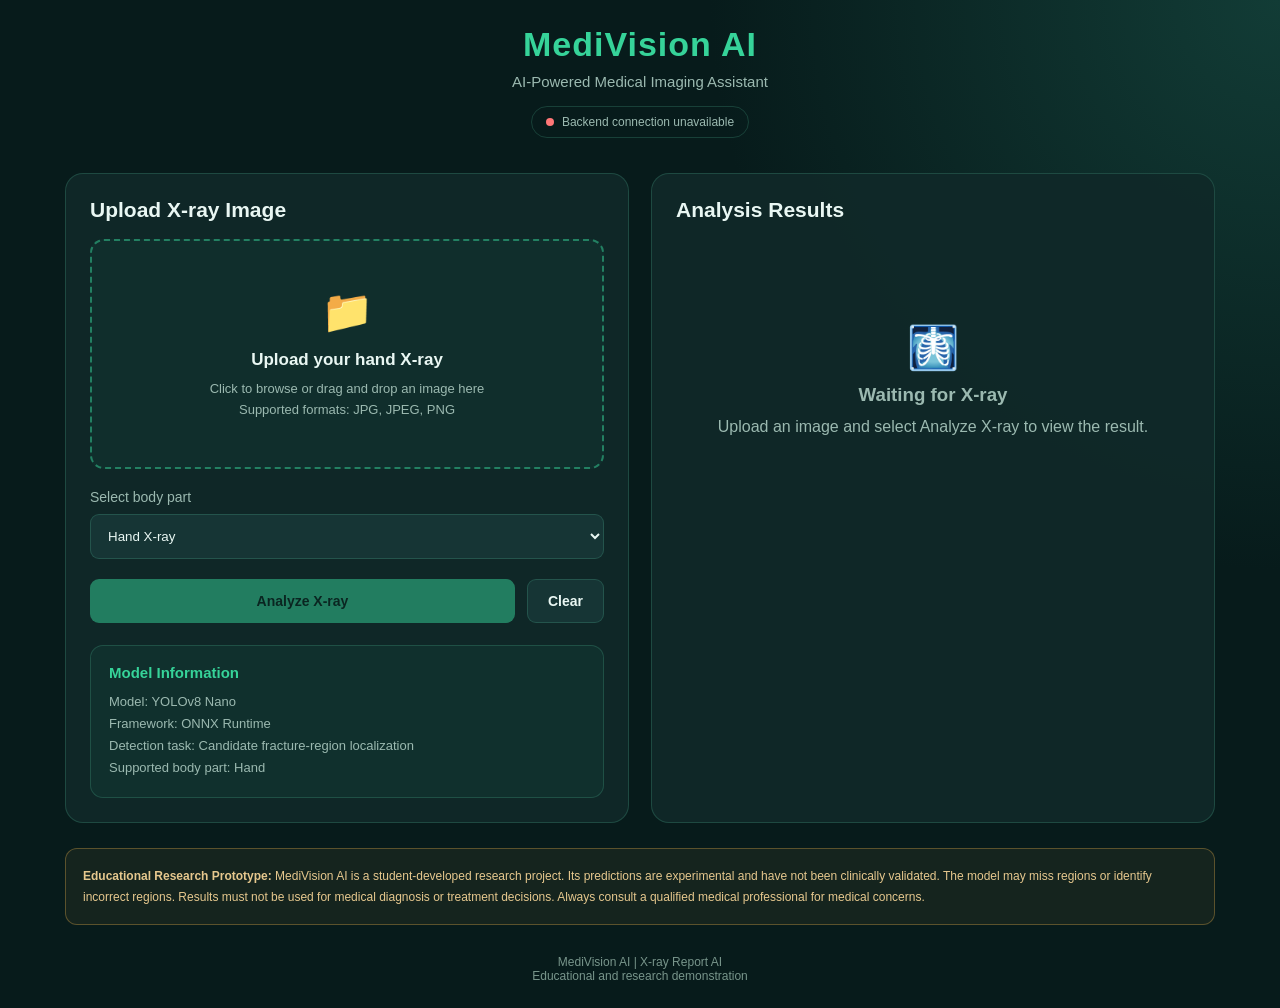
==== commit 477c3db1: "Update print statement from 'Hello' to 'Goodbye'" ====
--- a/xray-report.html
+++ b/xray-report.html
@@ -5,11 +5,21 @@
 <meta charset="UTF-8">
 <meta name="viewport" content="width=device-width, initial-scale=1.0">
 
-<title>MediVision AI | X-Ray Report</title>
-
-<link href="https://fonts.googleapis.com/css2?family=Inter:wght@400;500;600;700;800&display=swap" rel="stylesheet">
+<title>MediVision AI | X-ray Report AI</title>
 
 <style>
+:root {
+    --bg: #071b1b;
+    --panel: #102929;
+    --panel-light: #163535;
+    --green: #36d399;
+    --green-dark: #15966b;
+    --text: #e9f7f3;
+    --muted: #9bb9b0;
+    --border: rgba(91, 211, 169, 0.2);
+    --red: #ff7777;
+}
+
 * {
     margin: 0;
     padding: 0;
@@ -17,855 +27,733 @@
 }
 
 body {
-    font-family: 'Inter', sans-serif;
-    background: #071b1b;
-    color: #e8f5f2;
+    font-family: Arial, Helvetica, sans-serif;
+    background:
+        radial-gradient(circle at top right, #123c36 0%, transparent 35%),
+        var(--bg);
+    color: var(--text);
     min-height: 100vh;
+    padding: 25px;
+}
+
+.container {
+    max-width: 1150px;
+    margin: auto;
 }
 
 header {
-    padding: 24px 8%;
-    border-bottom: 1px solid #1b4140;
-    display: flex;
-    justify-content: space-between;
-    align-items: center;
-    flex-wrap: wrap;
-    gap: 12px;
-}
-
-.logo {
-    font-size: 25px;
-    font-weight: 800;
-    color: #5eead4;
-}
-
-.logo span {
-    color: white;
-}
-
-.status {
-    font-size: 12px;
-    color: #a7f3d0;
-    background: #123b34;
-    padding: 9px 15px;
-    border-radius: 20px;
-}
-
-.container {
-    width: 90%;
-    max-width: 1150px;
-    margin: 45px auto;
-}
-
-.heading {
     text-align: center;
     margin-bottom: 35px;
 }
 
-.heading h1 {
-    font-size: clamp(28px, 5vw, 42px);
-    margin-bottom: 12px;
-}
-
-.heading h1 span {
-    color: #5eead4;
-}
-
-.heading p {
-    color: #9bb9b4;
-    line-height: 1.7;
-    font-size: 14px;
+.logo {
+    font-size: 34px;
+    font-weight: 800;
+    color: var(--green);
+    letter-spacing: 1px;
+}
+
+.subtitle {
+    color: var(--muted);
+    margin-top: 9px;
+    font-size: 15px;
+}
+
+.status {
+    display: inline-flex;
+    align-items: center;
+    gap: 8px;
+    margin-top: 16px;
+    padding: 8px 14px;
+    border: 1px solid var(--border);
+    border-radius: 30px;
+    color: var(--muted);
+    font-size: 12px;
+}
+
+.status-dot {
+    width: 8px;
+    height: 8px;
+    background: var(--green);
+    border-radius: 50%;
+}
+
+.section-title {
+    font-size: 21px;
+    margin-bottom: 17px;
+}
+
+.main-grid {
+    display: grid;
+    grid-template-columns: 1fr 1fr;
+    gap: 22px;
 }
 
 .panel {
-    background: #102c2b;
-    border: 1px solid #24514d;
+    background: rgba(16, 41, 41, 0.94);
+    border: 1px solid var(--border);
     border-radius: 18px;
-    padding: 28px;
-    margin-bottom: 25px;
-}
-
-.panel h2 {
-    font-size: 20px;
-    margin-bottom: 22px;
-    color: #d5fff5;
-}
-
-/* UPLOAD BOX */
-
-.upload-area {
+    padding: 24px;
+    min-width: 0;
+}
+
+.upload-box {
+    border: 2px dashed rgba(54, 211, 153, 0.5);
+    background: rgba(54, 211, 153, 0.045);
+    border-radius: 14px;
+    min-height: 230px;
     display: flex;
     flex-direction: column;
     align-items: center;
     justify-content: center;
-    width: 100%;
-    min-height: 240px;
-    padding: 35px 20px;
-    border: 2px dashed #3b8279;
-    border-radius: 15px;
-    background: #0b2221;
     text-align: center;
+    padding: 25px;
     cursor: pointer;
     transition: 0.25s;
 }
 
-.upload-area:hover,
-.upload-area.dragover {
-    border-color: #5eead4;
-    background: #10302d;
+.upload-box:hover,
+.upload-box.dragover {
+    background: rgba(54, 211, 153, 0.12);
+    border-color: var(--green);
 }
 
 .upload-icon {
-    font-size: 48px;
-    margin-bottom: 15px;
-}
-
-.upload-area h3 {
-    font-size: 18px;
-    margin-bottom: 10px;
-}
-
-.upload-area p {
-    color: #9bb9b4;
+    font-size: 42px;
+    margin-bottom: 14px;
+}
+
+.upload-box h3 {
+    font-size: 17px;
+    margin-bottom: 9px;
+}
+
+.upload-box p {
+    color: var(--muted);
     font-size: 13px;
-    line-height: 1.8;
-}
-
-input[type="file"] {
+    line-height: 1.6;
+}
+
+#fileInput {
     display: none;
 }
 
-/* IMAGE PREVIEW */
-
-.preview {
+.preview-area {
     display: none;
-    margin-top: 25px;
+    margin-top: 20px;
     text-align: center;
 }
 
-.preview img {
+.preview-area img {
     max-width: 100%;
-    max-height: 380px;
+    max-height: 300px;
     object-fit: contain;
     border-radius: 12px;
-    border: 1px solid #32635d;
+    border: 1px solid var(--border);
+    background: #061414;
 }
 
 .file-name {
-    margin-top: 12px;
-    color: #5eead4;
-    font-size: 13px;
-    overflow-wrap: anywhere;
-}
-
-/* BUTTONS */
-
-.controls {
+    color: var(--muted);
+    font-size: 12px;
+    margin-top: 10px;
+    word-break: break-all;
+}
+
+.body-part {
+    margin-top: 20px;
+}
+
+.body-part label {
+    display: block;
+    margin-bottom: 9px;
+    font-size: 14px;
+    color: var(--muted);
+}
+
+.body-part select {
+    width: 100%;
+    padding: 13px;
+    background: var(--panel-light);
+    color: var(--text);
+    border: 1px solid var(--border);
+    border-radius: 9px;
+    outline: none;
+}
+
+.button-row {
     display: flex;
-    justify-content: center;
-    gap: 14px;
-    margin-top: 24px;
-    flex-wrap: wrap;
-}
-
-button {
+    gap: 12px;
+    margin-top: 20px;
+}
+
+button,
+.download-btn {
     border: none;
-    padding: 14px 26px;
-    border-radius: 10px;
+    border-radius: 9px;
+    padding: 13px 20px;
     font-size: 14px;
     font-weight: 700;
     cursor: pointer;
     transition: 0.2s;
-}
-
-.analyze-btn {
-    background: #5eead4;
-    color: #062522;
-}
-
-.analyze-btn:hover {
-    background: #a7f3e8;
-}
-
-.analyze-btn:disabled {
+    text-decoration: none;
+    text-align: center;
+}
+
+.primary-btn {
+    flex: 1;
+    background: var(--green);
+    color: #06251c;
+}
+
+.primary-btn:hover {
+    background: #65e8b5;
+}
+
+.secondary-btn {
+    background: var(--panel-light);
+    color: var(--text);
+    border: 1px solid var(--border);
+}
+
+button:disabled {
     opacity: 0.5;
     cursor: not-allowed;
 }
 
-.clear-btn {
-    background: #244541;
+.result-placeholder {
+    min-height: 280px;
+    display: flex;
+    flex-direction: column;
+    align-items: center;
+    justify-content: center;
+    text-align: center;
+    color: var(--muted);
+    gap: 12px;
+}
+
+.result-placeholder .icon {
+    font-size: 42px;
+}
+
+.result-area {
+    display: none;
+}
+
+.result-image {
+    width: 100%;
+    max-height: 390px;
+    object-fit: contain;
+    background: #061414;
+    border-radius: 12px;
+    border: 1px solid var(--border);
+}
+
+.result-count {
+    margin: 18px 0;
+    padding: 16px;
+    border-radius: 12px;
+    background: rgba(54, 211, 153, 0.08);
+    border: 1px solid var(--border);
+}
+
+.result-count span {
+    display: block;
+    color: var(--muted);
+    font-size: 12px;
+    margin-bottom: 7px;
+}
+
+.result-count strong {
+    color: var(--green);
+    font-size: 30px;
+}
+
+.prediction-heading {
+    font-size: 16px;
+    margin: 20px 0 12px;
+}
+
+.prediction-card {
+    background: var(--panel-light);
+    padding: 14px;
+    border-radius: 10px;
+    margin-bottom: 10px;
+    border: 1px solid var(--border);
+}
+
+.prediction-top {
+    display: flex;
+    justify-content: space-between;
+    align-items: center;
+    gap: 10px;
+    margin-bottom: 10px;
+}
+
+.prediction-label {
+    font-weight: 700;
+    font-size: 14px;
+}
+
+.prediction-score {
+    color: var(--green);
+    font-weight: 700;
+    font-size: 14px;
+}
+
+.score-track {
+    height: 7px;
+    background: #071b1b;
+    border-radius: 10px;
+    overflow: hidden;
+}
+
+.score-fill {
+    height: 100%;
+    background: var(--green);
+    border-radius: 10px;
+}
+
+.download-btn {
+    display: block;
+    width: 100%;
+    margin-top: 18px;
+    background: var(--green-dark);
     color: white;
 }
 
-.clear-btn:hover {
-    background: #32635d;
-}
-
-/* STATUS MESSAGE */
+.download-btn:hover {
+    background: #20b982;
+}
 
 .message {
     display: none;
-    margin-top: 20px;
-    padding: 15px;
+    padding: 13px;
+    margin-top: 16px;
     border-radius: 9px;
     font-size: 13px;
-    line-height: 1.6;
-    overflow-wrap: anywhere;
-}
-
-.success {
+    line-height: 1.5;
+}
+
+.message.error {
     display: block;
-    background: #164437;
-    color: #b9ffe5;
-}
-
-.error {
+    background: rgba(255, 100, 100, 0.1);
+    border: 1px solid rgba(255, 100, 100, 0.35);
+    color: #ffaaaa;
+}
+
+.message.info {
     display: block;
-    background: #492525;
-    color: #ffcaca;
-}
-
-.info {
-    display: block;
-    background: #173b4a;
-    color: #c5edff;
-}
-
-/* RESULTS */
-
-.results {
+    background: rgba(54, 211, 153, 0.08);
+    border: 1px solid var(--border);
+    color: var(--muted);
+}
+
+.loading {
     display: none;
-}
-
-.result-grid {
-    display: grid;
-    grid-template-columns: 1.3fr 0.7fr;
-    gap: 22px;
-}
-
-.result-image {
-    background: #071b1b;
-    border: 1px solid #24514d;
+    text-align: center;
+    padding: 18px;
+    color: var(--green);
+    font-size: 14px;
+}
+
+.spinner {
+    display: inline-block;
+    width: 18px;
+    height: 18px;
+    border: 3px solid rgba(54, 211, 153, 0.2);
+    border-top-color: var(--green);
+    border-radius: 50%;
+    animation: spin 0.8s linear infinite;
+    vertical-align: middle;
+    margin-right: 8px;
+}
+
+@keyframes spin {
+    to { transform: rotate(360deg); }
+}
+
+.model-info {
+    margin-top: 22px;
+    padding: 18px;
+    background: rgba(54, 211, 153, 0.05);
+    border: 1px solid var(--border);
+    border-radius: 13px;
+}
+
+.model-info h3 {
+    color: var(--green);
+    font-size: 15px;
+    margin-bottom: 10px;
+}
+
+.model-info p {
+    color: var(--muted);
+    font-size: 13px;
+    line-height: 1.7;
+}
+
+.disclaimer {
+    margin-top: 25px;
+    padding: 17px;
+    border: 1px solid rgba(255, 190, 80, 0.3);
+    background: rgba(255, 190, 80, 0.06);
     border-radius: 12px;
-    padding: 18px;
-    text-align: center;
-}
-
-.result-image img {
-    width: 100%;
-    max-height: 520px;
-    object-fit: contain;
-    border-radius: 8px;
-}
-
-.result-image p {
-    color: #9bb9b4;
+    color: #e6c88e;
     font-size: 12px;
-    line-height: 1.6;
-    margin-top: 12px;
-}
-
-/* DOWNLOAD BUTTON */
-
-.download-btn {
-    display: none;
-    margin-top: 20px;
-    padding: 14px 23px;
-    background: #5eead4;
-    color: #062522;
-    text-decoration: none;
-    font-size: 14px;
-    font-weight: 800;
-    border-radius: 9px;
-    transition: 0.2s;
-}
-
-.download-btn:hover {
-    background: #a7f3e8;
-    transform: translateY(-2px);
-}
-
-.result-details {
-    background: #0b2221;
-    border-radius: 12px;
-    padding: 20px;
-}
-
-.result-details h3 {
-    color: #5eead4;
-    font-size: 17px;
-    margin-bottom: 18px;
-}
-
-.metric {
-    background: #163532;
-    border-radius: 10px;
-    padding: 18px;
-    margin-bottom: 15px;
-}
-
-.metric .number {
-    font-size: 34px;
-    font-weight: 800;
-    color: #5eead4;
-}
-
-.metric .label {
-    font-size: 12px;
-    color: #a8c7c1;
-    margin-top: 5px;
-}
-
-.prediction-item {
-    background: #163532;
-    border-radius: 9px;
-    padding: 15px;
-    margin-bottom: 12px;
-}
-
-.prediction-item strong {
-    display: block;
-    color: #d9fff5;
-    font-size: 14px;
-    margin-bottom: 8px;
-}
-
-.prediction-item span {
-    color: #a8c7c1;
-    font-size: 13px;
-}
-
-/* DISCLAIMER */
-
-.disclaimer {
-    margin-top: 22px;
-    padding: 17px;
-    border-left: 4px solid #eabf61;
-    background: #302b1e;
-    border-radius: 7px;
-    color: #f4dfad;
-    font-size: 12px;
-    line-height: 1.8;
+    line-height: 1.7;
 }
 
 footer {
     text-align: center;
-    padding: 25px 15px;
-    color: #789a94;
+    color: #78958b;
     font-size: 12px;
-    border-top: 1px solid #1b4140;
-    margin-top: 45px;
-}
-
-@media (max-width: 750px) {
-    .result-grid {
+    margin-top: 30px;
+}
+
+@media (max-width: 760px) {
+    body {
+        padding: 15px;
+    }
+
+    .main-grid {
         grid-template-columns: 1fr;
+    }
+
+    .logo {
+        font-size: 28px;
     }
 
     .panel {
         padding: 18px;
     }
-
-    header {
-        padding: 20px 5%;
-    }
-
-    .container {
-        margin-top: 30px;
-    }
 }
 </style>
 </head>
 
 <body>
 
+<div class="container">
+
 <header>
-    <div class="logo">MediVision<span> AI</span></div>
-    <div class="status" id="connectionStatus">
-        Checking backend...
+    <div class="logo">MediVision AI</div>
+    <p class="subtitle">AI-Powered Medical Imaging Assistant</p>
+
+    <div class="status">
+        <span class="status-dot" id="statusDot"></span>
+        <span id="serverStatus">Checking server connection...</span>
     </div>
 </header>
 
-<main class="container">
-
-    <section class="heading">
-        <h1>X-Ray <span>Report AI</span></h1>
-        <p>
-            AI-assisted analysis of hand X-ray images
-            using a custom-trained YOLOv8 model.
-        </p>
-    </section>
+<div class="main-grid">
 
     <!-- UPLOAD SECTION -->
-
     <section class="panel">
 
-        <h2>Upload X-Ray Image</h2>
-
-        <label
-            class="upload-area"
-            id="uploadArea"
-            for="xrayInput"
-        >
+        <h2 class="section-title">Upload X-ray Image</h2>
+
+        <label class="upload-box" id="uploadBox" for="fileInput">
             <div class="upload-icon">📁</div>
-
             <h3>Upload your hand X-ray</h3>
-
-            <p>Click here or drag and drop an image</p>
-
-            <p>
-                Supported formats: JPG, JPEG, PNG
-                | Maximum size: 10 MB
-            </p>
+            <p>Click to browse or drag and drop an image here</p>
+            <p>Supported formats: JPG, JPEG, PNG</p>
         </label>
 
         <input
             type="file"
-            id="xrayInput"
+            id="fileInput"
             accept=".jpg,.jpeg,.png,image/jpeg,image/png"
         >
 
-        <div class="preview" id="preview">
+        <div class="preview-area" id="previewArea">
+            <h3 style="margin-bottom:12px;">Image Preview</h3>
+            <img id="previewImage" alt="Uploaded X-ray preview">
+            <p class="file-name" id="fileName"></p>
+        </div>
+
+        <div class="body-part">
+            <label for="bodyPart">Select body part</label>
+            <select id="bodyPart">
+                <option value="hand">Hand X-ray</option>
+            </select>
+        </div>
+
+        <div class="button-row">
+            <button class="primary-btn" id="analyzeBtn" disabled>
+                Analyze X-ray
+            </button>
+
+            <button class="secondary-btn" id="clearBtn">
+                Clear
+            </button>
+        </div>
+
+        <div class="loading" id="loading">
+            <span class="spinner"></span>
+            Analyzing X-ray image...
+        </div>
+
+        <div class="message" id="uploadMessage"></div>
+
+        <div class="model-info">
+            <h3>Model Information</h3>
+            <p>
+                Model: YOLOv8 Nano<br>
+                Framework: ONNX Runtime<br>
+                Detection task: Candidate fracture-region localization<br>
+                Supported body part: Hand
+            </p>
+        </div>
+
+    </section>
+
+
+    <!-- RESULT SECTION -->
+    <section class="panel">
+
+        <h2 class="section-title">Analysis Results</h2>
+
+        <div class="result-placeholder" id="resultPlaceholder">
+            <div class="icon">🩻</div>
+            <h3>Waiting for X-ray</h3>
+            <p>Upload an image and select Analyze X-ray to view the result.</p>
+        </div>
+
+        <div class="result-area" id="resultArea">
+
+            <h3 style="margin-bottom:14px;">Annotated X-ray</h3>
 
             <img
-                id="previewImage"
-                alt="Uploaded X-ray preview"
+                id="resultImage"
+                class="result-image"
+                alt="Annotated X-ray result"
             >
 
-            <div class="file-name" id="fileName"></div>
+            <div class="result-count">
+                <span>Candidate regions detected by the model</span>
+                <strong id="regionCount">0</strong>
+            </div>
+
+            <h3 class="prediction-heading">Prediction Details</h3>
+
+            <div id="predictionList"></div>
+
+            <a
+                id="downloadBtn"
+                class="download-btn"
+                download="MediVision_Annotated_Xray.jpg"
+            >
+                Download Annotated Image
+            </a>
+
+            <div class="message info" style="display:block;">
+                These are AI-generated candidate regions, not confirmed fractures.
+            </div>
 
         </div>
 
-        <div class="controls">
-
-            <button
-                class="analyze-btn"
-                id="analyzeBtn"
-                disabled
-            >
-                Analyze X-Ray
-            </button>
-
-            <button
-                class="clear-btn"
-                id="clearBtn"
-            >
-                Clear Image
-            </button>
-
-        </div>
-
-        <div class="message" id="message"></div>
-
     </section>
 
-    <!-- RESULTS SECTION -->
-
-    <section class="panel results" id="results">
-
-        <h2>AI Analysis Results</h2>
-
-        <div class="result-grid">
-
-            <div class="result-image">
-
-                <img
-                    id="annotatedImage"
-                    alt="AI annotated X-ray"
-                >
-
-                <p>
-                    Annotated image showing candidate regions
-                    identified by the AI model.
-                </p>
-
-                <a
-                    id="downloadImage"
-                    class="download-btn"
-                    download="MediVision_AI_Result.jpg"
-                >
-                    Download Annotated X-Ray
-                </a>
-
-            </div>
-
-            <div class="result-details">
-
-                <h3>Analysis Summary</h3>
-
-                <div class="metric">
-
-                    <div class="number" id="regionCount">0</div>
-
-                    <div class="label">
-                        Candidate regions detected
-                    </div>
-
-                </div>
-
-                <h3>Prediction Details</h3>
-
-                <div id="predictionList"></div>
-
-            </div>
-
-        </div>
-
-        <div class="disclaimer">
-            <strong>Educational prototype disclaimer:</strong>
-            This system is designed for educational and research
-            purposes. It identifies candidate regions based on its
-            training data. These results are not a confirmed diagnosis
-            and must not be used for treatment decisions.
-        </div>
-
-    </section>
-
-</main>
+</div>
+
+
+<div class="disclaimer">
+    <strong>Educational Research Prototype:</strong>
+    MediVision AI is a student-developed research project.
+    Its predictions are experimental and have not been clinically validated.
+    The model may miss regions or identify incorrect regions.
+    Results must not be used for medical diagnosis or treatment decisions.
+    Always consult a qualified medical professional for medical concerns.
+</div>
 
 <footer>
-    MediVision AI — An AI-Powered Medical Imaging Assistant
-    <br><br>
-    Educational and research prototype only.
+    MediVision AI | X-ray Report AI
+    <br>
+    Educational and research demonstration
 </footer>
 
+</div>
+
+
 <script>
 
-// BACKEND URLS
-
-const API_URL =
-    "https://medivisionai-ni2v.onrender.com/predict";
-
-const HEALTH_URL =
-    "https://medivisionai-ni2v.onrender.com/health";
-
-// HTML ELEMENTS
-
-const xrayInput = document.getElementById("xrayInput");
-const uploadArea = document.getElementById("uploadArea");
-const preview = document.getElementById("preview");
+// BACKEND CONNECTION
+const API_URL = "https://medivisionai-ni2v.onrender.com/predict";
+const HEALTH_URL = "https://medivisionai-ni2v.onrender.com/health";
+
+// ELEMENTS
+const fileInput = document.getElementById("fileInput");
+const uploadBox = document.getElementById("uploadBox");
+const previewArea = document.getElementById("previewArea");
 const previewImage = document.getElementById("previewImage");
 const fileName = document.getElementById("fileName");
 
 const analyzeBtn = document.getElementById("analyzeBtn");
 const clearBtn = document.getElementById("clearBtn");
 
-const message = document.getElementById("message");
-const results = document.getElementById("results");
-
-const connectionStatus =
-    document.getElementById("connectionStatus");
+const loading = document.getElementById("loading");
+const uploadMessage = document.getElementById("uploadMessage");
+
+const resultPlaceholder = document.getElementById("resultPlaceholder");
+const resultArea = document.getElementById("resultArea");
+const resultImage = document.getElementById("resultImage");
+
+const regionCount = document.getElementById("regionCount");
+const predictionList = document.getElementById("predictionList");
+const downloadBtn = document.getElementById("downloadBtn");
 
 let selectedFile = null;
+let previewURL = null;
+
+
+// SERVER HEALTH CHECK
+async function checkServer() {
+    const statusText = document.getElementById("serverStatus");
+    const statusDot = document.getElementById("statusDot");
+
+    try {
+        const response = await fetch(HEALTH_URL);
+
+        if (!response.ok) {
+            throw new Error("Server unavailable");
+        }
+
+        const data = await response.json();
+
+        if (data.model_loaded === false) {
+            throw new Error("Model not loaded");
+        }
+
+        statusText.textContent = "Backend connected";
+        statusDot.style.background = "#36d399";
+
+    } catch (error) {
+        statusText.textContent = "Backend connection unavailable";
+        statusDot.style.background = "#ff7777";
+    }
+}
+
+checkServer();
 
 
 // DISPLAY MESSAGE
-
-function showMessage(text, type) {
-    message.textContent = text;
-    message.className = "message " + type;
-}
-
-function clearMessage() {
-    message.textContent = "";
-    message.className = "message";
-}
-
-
-// CHECK BACKEND CONNECTION
-
-async function checkBackend() {
-
-    connectionStatus.textContent = "Checking backend...";
+function showMessage(message, type) {
+    uploadMessage.textContent = message;
+    uploadMessage.className = "message " + type;
+}
+
+
+// FILE VALIDATION
+function validateFile(file) {
+
+    const allowedTypes = ["image/jpeg", "image/png"];
+
+    if (!allowedTypes.includes(file.type)) {
+        showMessage("Please upload a JPG, JPEG or PNG image.", "error");
+        return false;
+    }
+
+    if (file.size > 10 * 1024 * 1024) {
+        showMessage("Image size must be less than 10 MB.", "error");
+        return false;
+    }
+
+    return true;
+}
+
+
+// SELECT IMAGE
+function selectFile(file) {
+
+    if (!file) return;
+
+    if (!validateFile(file)) {
+        return;
+    }
+
+    selectedFile = file;
+
+    if (previewURL) {
+        URL.revokeObjectURL(previewURL);
+    }
+
+    previewURL = URL.createObjectURL(file);
+
+    previewImage.src = previewURL;
+    fileName.textContent = file.name;
+
+    previewArea.style.display = "block";
+    analyzeBtn.disabled = false;
+
+    showMessage("Image uploaded successfully.", "info");
+
+    resultArea.style.display = "none";
+    resultPlaceholder.style.display = "flex";
+}
+
+
+// FILE INPUT
+fileInput.addEventListener("change", function(event) {
+
+    const file = event.target.files[0];
+
+    if (file) {
+        selectFile(file);
+    }
+
+});
+
+
+// DRAG AND DROP
+uploadBox.addEventListener("dragover", function(event) {
+
+    event.preventDefault();
+    uploadBox.classList.add("dragover");
+
+});
+
+uploadBox.addEventListener("dragleave", function() {
+
+    uploadBox.classList.remove("dragover");
+
+});
+
+uploadBox.addEventListener("drop", function(event) {
+
+    event.preventDefault();
+
+    uploadBox.classList.remove("dragover");
+
+    const file = event.dataTransfer.files[0];
+
+    if (file) {
+        selectFile(file);
+    }
+
+});
+
+
+// ANALYZE X-RAY
+analyzeBtn.addEventListener("click", async function() {
+
+    if (!selectedFile) {
+        showMessage("Please upload an X-ray image first.", "error");
+        return;
+    }
+
+    analyzeBtn.disabled = true;
+    loading.style.display = "block";
+
+    resultArea.style.display = "none";
+    resultPlaceholder.style.display = "flex";
+
+    uploadMessage.style.display = "none";
 
     try {
 
-        const response = await fetch(HEALTH_URL);
-
-        if (!response.ok) {
-            throw new Error("Backend unavailable");
-        }
-
-        const data = await response.json();
-
-        if (!data.status) {
-            throw new Error("Unexpected backend response");
-        }
-
-        connectionStatus.textContent = "Backend connected";
-        connectionStatus.style.background = "#164437";
-
-    } catch (error) {
-
-        connectionStatus.textContent = "Backend unavailable";
-        connectionStatus.style.background = "#492525";
-
-    }
-}
-
-
-// VALIDATE IMAGE
-
-function validateFile(file) {
-
-    const allowedTypes = [
-        "image/jpeg",
-        "image/png"
-    ];
-
-    const allowedExtensions =
-        /\.(jpg|jpeg|png)$/i;
-
-    if (
-        !allowedTypes.includes(file.type) ||
-        !allowedExtensions.test(file.name)
-    ) {
-
-        showMessage(
-            "Please upload a JPG, JPEG, or PNG image.",
-            "error"
-        );
-
-        return false;
-    }
-
-    if (file.size > 10 * 1024 * 1024) {
-
-        showMessage(
-            "File size must be 10 MB or less.",
-            "error"
-        );
-
-        return false;
-    }
-
-    if (file.size === 0) {
-
-        showMessage(
-            "The selected file is empty.",
-            "error"
-        );
-
-        return false;
-    }
-
-    return true;
-}
-
-
-// HANDLE IMAGE UPLOAD
-
-function handleFile(file) {
-
-    if (!file) return;
-
-    clearMessage();
-
-    results.style.display = "none";
-
-    if (!validateFile(file)) {
-
-        selectedFile = null;
-        analyzeBtn.disabled = true;
-        preview.style.display = "none";
-
-        return;
-    }
-
-    selectedFile = file;
-
-    const reader = new FileReader();
-
-    reader.onload = function(event) {
-
-        previewImage.src = event.target.result;
-
-        preview.style.display = "block";
-
-        fileName.textContent = file.name;
-
-        analyzeBtn.disabled = false;
-
-        showMessage(
-            "Image uploaded successfully. Ready for analysis.",
-            "success"
-        );
-
-    };
-
-    reader.onerror = function() {
-
-        selectedFile = null;
-        analyzeBtn.disabled = true;
-
-        showMessage(
-            "Unable to read this image.",
-            "error"
-        );
-
-    };
-
-    reader.readAsDataURL(file);
-}
-
-
-// FILE INPUT
-
-xrayInput.addEventListener("change", function() {
-
-    handleFile(this.files[0]);
-
-});
-
-
-// DRAG AND DROP
-
-uploadArea.addEventListener("dragover", function(event) {
-
-    event.preventDefault();
-
-    uploadArea.classList.add("dragover");
-
-});
-
-uploadArea.addEventListener("dragleave", function() {
-
-    uploadArea.classList.remove("dragover");
-
-});
-
-uploadArea.addEventListener("drop", function(event) {
-
-    event.preventDefault();
-
-    uploadArea.classList.remove("dragover");
-
-    const file = event.dataTransfer.files[0];
-
-    handleFile(file);
-
-});
-
-
-// CLEAR IMAGE
-
-clearBtn.addEventListener("click", function() {
-
-    selectedFile = null;
-
-    xrayInput.value = "";
-
-    previewImage.src = "";
-
-    preview.style.display = "none";
-
-    results.style.display = "none";
-
-    document.getElementById("annotatedImage").src = "";
-
-    const downloadButton =
-        document.getElementById("downloadImage");
-
-    downloadButton.removeAttribute("href");
-    downloadButton.style.display = "none";
-
-    analyzeBtn.disabled = true;
-
-    clearMessage();
-
-});
-
-
-// DISPLAY PREDICTIONS
-
-function displayPredictions(predictions) {
-
-    const list =
-        document.getElementById("predictionList");
-
-    list.innerHTML = "";
-
-    if (
-        !Array.isArray(predictions) ||
-        predictions.length === 0
-    ) {
-
-        list.textContent =
-            "No candidate regions were returned by the model.";
-
-        return;
-    }
-
-    predictions.forEach(function(prediction, index) {
-
-        const confidence =
-            Number(prediction.confidence);
-
-        const score = Number.isFinite(confidence)
-            ? (confidence * 100).toFixed(1) + "%"
-            : "Unavailable";
-
-        const label =
-            prediction.label || "Candidate region";
-
-        const item =
-            document.createElement("div");
-
-        item.className = "prediction-item";
-
-        const title =
-            document.createElement("strong");
-
-        title.textContent =
-            "Region " + (index + 1) + ": " + label;
-
-        const detail =
-            document.createElement("span");
-
-        detail.textContent =
-            "Model score: " + score;
-
-        item.appendChild(title);
-        item.appendChild(detail);
-
-        list.appendChild(item);
-
-    });
-
-}
-
-
-// ANALYZE IMAGE
-
-analyzeBtn.addEventListener("click", async function() {
-
-    if (!selectedFile) {
-
-        showMessage(
-            "Please upload an X-ray image first.",
-            "error"
-        );
-
-        return;
-    }
-
-    analyzeBtn.disabled = true;
-
-    analyzeBtn.textContent = "Analyzing...";
-
-    results.style.display = "none";
-
-    showMessage(
-        "Connecting to MediVision AI. Please wait...",
-        "info"
-    );
-
-    try {
-
         const formData = new FormData();
 
         formData.append("file", selectedFile);
-
         formData.append("body_part", "hand");
 
         const response = await fetch(API_URL, {
@@ -876,70 +764,99 @@
         const data = await response.json();
 
         if (!response.ok) {
-
-            throw new Error(
-                data.detail ||
-                data.message ||
-                "Analysis failed."
-            );
-
+            throw new Error(data.detail || data.message || "Analysis failed.");
         }
 
         if (!data.annotated_image) {
-
-            throw new Error(
-                "The backend did not return an annotated image."
-            );
-
+            throw new Error("The server did not return an annotated image.");
         }
 
-        const predictions =
-            Array.isArray(data.predictions)
-                ? data.predictions
-                : [];
-
         // DISPLAY ANNOTATED IMAGE
-
-        const annotatedImage =
-            document.getElementById("annotatedImage");
-
-        annotatedImage.src = data.annotated_image;
-
-        // SET DOWNLOAD LINK
-
-        const downloadButton =
-            document.getElementById("downloadImage");
-
-        downloadButton.href = data.annotated_image;
-
-        downloadButton.style.display = "inline-block";
-
-        // DISPLAY REGION COUNT
-
-        const count = Number.isFinite(
-            Number(data.total_regions)
-        )
+        resultImage.src = data.annotated_image;
+
+        // DOWNLOAD IMAGE
+        downloadBtn.href = data.annotated_image;
+
+        // REGION COUNT
+        const predictions = Array.isArray(data.predictions)
+            ? data.predictions
+            : [];
+
+        const count = Number.isFinite(Number(data.total_regions))
             ? Number(data.total_regions)
             : predictions.length;
 
-        document.getElementById("regionCount").textContent =
-            count;
-
-        // DISPLAY PREDICTIONS
-
-        displayPredictions(predictions);
-
-        // SHOW RESULTS
-
-        results.style.display = "block";
-
-        showMessage(
-            data.message ||
-            "Analysis completed. Review the candidate regions below.",
-            "success"
-        );
-
-        results.scrollIntoView({
+        regionCount.textContent = count;
+
+        // PREDICTION DETAILS
+        predictionList.innerHTML = "";
+
+        if (predictions.length === 0) {
+
+            predictionList.innerHTML = `
+                <div class="prediction-card">
+                    <div class="prediction-label">
+                        No candidate regions detected
+                    </div>
+                    <p style="color:#9bb9b0;font-size:12px;margin-top:8px;">
+                        This does not rule out an injury or fracture.
+                        The model may fail to detect relevant regions.
+                    </p>
+                </div>
+            `;
+
+        } else {
+
+            predictions.forEach((prediction, index) => {
+
+                const score = Math.max(
+                    0,
+                    Math.min(100, Number(prediction.confidence) * 100)
+                );
+
+                const label = prediction.label || "Candidate region";
+
+                const card = document.createElement("div");
+                card.className = "prediction-card";
+
+                const top = document.createElement("div");
+                top.className = "prediction-top";
+
+                const labelElement = document.createElement("span");
+                labelElement.className = "prediction-label";
+                labelElement.textContent = label + " " + (index + 1);
+
+                const scoreElement = document.createElement("span");
+                scoreElement.className = "prediction-score";
+                scoreElement.textContent = score.toFixed(1) + "%";
+
+                top.appendChild(labelElement);
+                top.appendChild(scoreElement);
+
+                const track = document.createElement("div");
+                track.className = "score-track";
+
+                const fill = document.createElement("div");
+                fill.className = "score-fill";
+                fill.style.width = score + "%";
+
+                track.appendChild(fill);
+
+                card.appendChild(top);
+                card.appendChild(track);
+
+                predictionList.appendChild(card);
+
+            });
+
+        }
+
+        resultPlaceholder.style.display = "none";
+        resultArea.style.display = "block";
+
+        showMessage("Analysis completed successfully.", "info");
+
+        resultArea.scrollIntoView({
             behavior: "smooth",
             block: "start"
         });
@@ -947,26 +864,50 @@
     } catch (error) {
 
         showMessage(
-            "Unable to analyze the image: " +
-            error.message +
-            ". Check the backend connection and try again.",
+            "Unable to analyze image: " + error.message,
             "error"
         );
 
     } finally {
 
+        loading.style.display = "none";
         analyzeBtn.disabled = !selectedFile;
 
-        analyzeBtn.textContent = "Analyze X-Ray";
-
     }
 
 });
 
 
-// INITIAL BACKEND CHECK
-
-checkBackend();
+// CLEAR EVERYTHING
+clearBtn.addEventListener("click", function() {
+
+    selectedFile = null;
+
+    fileInput.value = "";
+
+    if (previewURL) {
+        URL.revokeObjectURL(previewURL);
+        previewURL = null;
+    }
+
+    previewImage.src = "";
+    resultImage.src = "";
+
+    previewArea.style.display = "none";
+    resultArea.style.display = "none";
+    resultPlaceholder.style.display = "flex";
+
+    predictionList.innerHTML = "";
+    regionCount.textContent = "0";
+
+    downloadBtn.removeAttribute("href");
+
+    analyzeBtn.disabled = true;
+
+    uploadMessage.style.display = "none";
+    loading.style.display = "none";
+
+});
 
 </script>
 
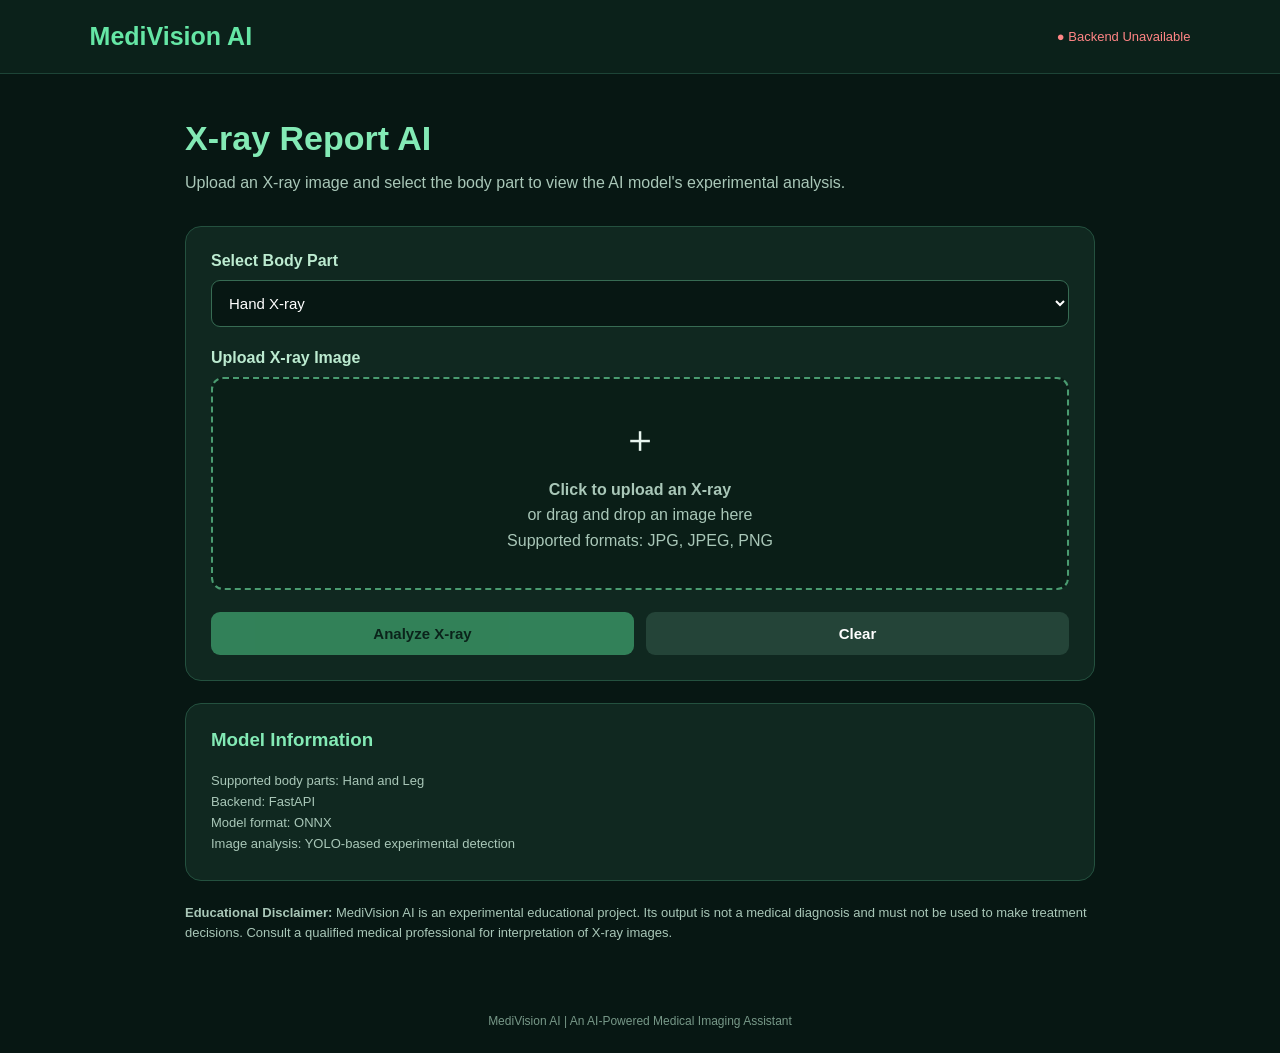
==== commit f2859d83: "Update print statement from 'Hello' to 'Goodbye'" ====
--- a/xray-report.html
+++ b/xray-report.html
@@ -4,22 +4,9 @@
 <head>
 <meta charset="UTF-8">
 <meta name="viewport" content="width=device-width, initial-scale=1.0">
-
 <title>MediVision AI | X-ray Report AI</title>
 
 <style>
-:root {
-    --bg: #071b1b;
-    --panel: #102929;
-    --panel-light: #163535;
-    --green: #36d399;
-    --green-dark: #15966b;
-    --text: #e9f7f3;
-    --muted: #9bb9b0;
-    --border: rgba(91, 211, 169, 0.2);
-    --red: #ff7777;
-}
-
 * {
     margin: 0;
     padding: 0;
@@ -27,111 +14,103 @@
 }
 
 body {
-    font-family: Arial, Helvetica, sans-serif;
-    background:
-        radial-gradient(circle at top right, #123c36 0%, transparent 35%),
-        var(--bg);
-    color: var(--text);
+    font-family: Arial, sans-serif;
+    background: #071713;
+    color: #e8f5ef;
     min-height: 100vh;
+}
+
+header {
+    padding: 22px 7%;
+    display: flex;
+    justify-content: space-between;
+    align-items: center;
+    border-bottom: 1px solid #1d4437;
+    background: #0b211a;
+}
+
+.logo {
+    font-size: 25px;
+    font-weight: bold;
+    color: #65e6a5;
+}
+
+.status {
+    font-size: 13px;
+    color: #f5c96a;
+}
+
+.container {
+    max-width: 950px;
+    margin: 45px auto;
+    padding: 0 20px;
+}
+
+h1 {
+    font-size: 34px;
+    margin-bottom: 12px;
+    color: #83eab5;
+}
+
+.subtitle {
+    color: #a9c7b8;
+    margin-bottom: 30px;
+    line-height: 1.6;
+}
+
+.panel {
+    background: #102820;
+    border: 1px solid #24513f;
+    border-radius: 16px;
     padding: 25px;
-}
-
-.container {
-    max-width: 1150px;
-    margin: auto;
-}
-
-header {
+    margin-bottom: 22px;
+}
+
+label {
+    display: block;
+    margin-bottom: 10px;
+    font-weight: bold;
+    color: #bcebd0;
+}
+
+select, button {
+    font-size: 15px;
+    border-radius: 9px;
+    padding: 13px;
+}
+
+select {
+    width: 100%;
+    background: #071713;
+    color: white;
+    border: 1px solid #376b53;
+    margin-bottom: 22px;
+}
+
+.upload-box {
+    border: 2px dashed #4a9b70;
+    padding: 35px 15px;
     text-align: center;
-    margin-bottom: 35px;
-}
-
-.logo {
-    font-size: 34px;
-    font-weight: 800;
-    color: var(--green);
-    letter-spacing: 1px;
-}
-
-.subtitle {
-    color: var(--muted);
-    margin-top: 9px;
-    font-size: 15px;
-}
-
-.status {
-    display: inline-flex;
-    align-items: center;
-    gap: 8px;
-    margin-top: 16px;
-    padding: 8px 14px;
-    border: 1px solid var(--border);
-    border-radius: 30px;
-    color: var(--muted);
-    font-size: 12px;
-}
-
-.status-dot {
-    width: 8px;
-    height: 8px;
-    background: var(--green);
-    border-radius: 50%;
-}
-
-.section-title {
-    font-size: 21px;
-    margin-bottom: 17px;
-}
-
-.main-grid {
-    display: grid;
-    grid-template-columns: 1fr 1fr;
-    gap: 22px;
-}
-
-.panel {
-    background: rgba(16, 41, 41, 0.94);
-    border: 1px solid var(--border);
-    border-radius: 18px;
-    padding: 24px;
-    min-width: 0;
-}
-
-.upload-box {
-    border: 2px dashed rgba(54, 211, 153, 0.5);
-    background: rgba(54, 211, 153, 0.045);
-    border-radius: 14px;
-    min-height: 230px;
-    display: flex;
-    flex-direction: column;
-    align-items: center;
-    justify-content: center;
-    text-align: center;
-    padding: 25px;
+    border-radius: 12px;
     cursor: pointer;
-    transition: 0.25s;
+    background: #0a1e17;
+    transition: 0.2s;
 }
 
 .upload-box:hover,
 .upload-box.dragover {
-    background: rgba(54, 211, 153, 0.12);
-    border-color: var(--green);
+    background: #163b2b;
+    border-color: #80edb2;
+}
+
+.upload-box p {
+    color: #a9c7b8;
+    line-height: 1.6;
 }
 
 .upload-icon {
-    font-size: 42px;
-    margin-bottom: 14px;
-}
-
-.upload-box h3 {
-    font-size: 17px;
-    margin-bottom: 9px;
-}
-
-.upload-box p {
-    color: var(--muted);
-    font-size: 13px;
-    line-height: 1.6;
+    font-size: 38px;
+    margin-bottom: 12px;
 }
 
 #fileInput {
@@ -139,81 +118,45 @@
 }
 
 .preview-area {
-    display: none;
+    text-align: center;
     margin-top: 20px;
-    text-align: center;
 }
 
 .preview-area img {
     max-width: 100%;
-    max-height: 300px;
-    object-fit: contain;
-    border-radius: 12px;
-    border: 1px solid var(--border);
-    background: #061414;
+    max-height: 350px;
+    border-radius: 10px;
+    border: 1px solid #376b53;
 }
 
 .file-name {
-    color: var(--muted);
-    font-size: 12px;
+    color: #8edeb0;
     margin-top: 10px;
-    word-break: break-all;
-}
-
-.body-part {
-    margin-top: 20px;
-}
-
-.body-part label {
-    display: block;
-    margin-bottom: 9px;
-    font-size: 14px;
-    color: var(--muted);
-}
-
-.body-part select {
-    width: 100%;
-    padding: 13px;
-    background: var(--panel-light);
-    color: var(--text);
-    border: 1px solid var(--border);
-    border-radius: 9px;
-    outline: none;
+    font-size: 13px;
+    word-break: break-word;
 }
 
 .button-row {
     display: flex;
     gap: 12px;
-    margin-top: 20px;
-}
-
-button,
-.download-btn {
+    margin-top: 22px;
+}
+
+button {
     border: none;
-    border-radius: 9px;
-    padding: 13px 20px;
-    font-size: 14px;
-    font-weight: 700;
     cursor: pointer;
-    transition: 0.2s;
-    text-decoration: none;
-    text-align: center;
-}
-
-.primary-btn {
+    font-weight: bold;
     flex: 1;
-    background: var(--green);
-    color: #06251c;
-}
-
-.primary-btn:hover {
-    background: #65e8b5;
-}
-
-.secondary-btn {
-    background: var(--panel-light);
-    color: var(--text);
-    border: 1px solid var(--border);
+}
+
+.analyze-btn {
+    background: #54d991;
+    color: #062015;
+}
+
+.clear-btn {
+    background: #244438;
+    color: white;
 }
 
 button:disabled {
@@ -221,211 +164,126 @@
     cursor: not-allowed;
 }
 
-.result-placeholder {
-    min-height: 280px;
-    display: flex;
-    flex-direction: column;
-    align-items: center;
-    justify-content: center;
-    text-align: center;
-    color: var(--muted);
-    gap: 12px;
-}
-
-.result-placeholder .icon {
-    font-size: 42px;
-}
-
-.result-area {
-    display: none;
-}
-
-.result-image {
-    width: 100%;
-    max-height: 390px;
-    object-fit: contain;
-    background: #061414;
-    border-radius: 12px;
-    border: 1px solid var(--border);
-}
-
-.result-count {
-    margin: 18px 0;
-    padding: 16px;
-    border-radius: 12px;
-    background: rgba(54, 211, 153, 0.08);
-    border: 1px solid var(--border);
-}
-
-.result-count span {
-    display: block;
-    color: var(--muted);
-    font-size: 12px;
-    margin-bottom: 7px;
-}
-
-.result-count strong {
-    color: var(--green);
-    font-size: 30px;
-}
-
-.prediction-heading {
-    font-size: 16px;
-    margin: 20px 0 12px;
-}
-
-.prediction-card {
-    background: var(--panel-light);
-    padding: 14px;
-    border-radius: 10px;
-    margin-bottom: 10px;
-    border: 1px solid var(--border);
-}
-
-.prediction-top {
-    display: flex;
-    justify-content: space-between;
-    align-items: center;
-    gap: 10px;
-    margin-bottom: 10px;
-}
-
-.prediction-label {
-    font-weight: 700;
-    font-size: 14px;
-}
-
-.prediction-score {
-    color: var(--green);
-    font-weight: 700;
-    font-size: 14px;
-}
-
-.score-track {
-    height: 7px;
-    background: #071b1b;
-    border-radius: 10px;
-    overflow: hidden;
-}
-
-.score-fill {
-    height: 100%;
-    background: var(--green);
-    border-radius: 10px;
-}
-
-.download-btn {
-    display: block;
-    width: 100%;
-    margin-top: 18px;
-    background: var(--green-dark);
-    color: white;
-}
-
-.download-btn:hover {
-    background: #20b982;
-}
-
-.message {
-    display: none;
-    padding: 13px;
-    margin-top: 16px;
-    border-radius: 9px;
-    font-size: 13px;
-    line-height: 1.5;
-}
-
-.message.error {
-    display: block;
-    background: rgba(255, 100, 100, 0.1);
-    border: 1px solid rgba(255, 100, 100, 0.35);
-    color: #ffaaaa;
-}
-
-.message.info {
-    display: block;
-    background: rgba(54, 211, 153, 0.08);
-    border: 1px solid var(--border);
-    color: var(--muted);
-}
-
 .loading {
     display: none;
     text-align: center;
-    padding: 18px;
-    color: var(--green);
-    font-size: 14px;
+    padding: 22px;
+    color: #83eab5;
 }
 
 .spinner {
-    display: inline-block;
-    width: 18px;
-    height: 18px;
-    border: 3px solid rgba(54, 211, 153, 0.2);
-    border-top-color: var(--green);
+    width: 32px;
+    height: 32px;
+    border: 3px solid #315b47;
+    border-top-color: #65e6a5;
     border-radius: 50%;
     animation: spin 0.8s linear infinite;
-    vertical-align: middle;
-    margin-right: 8px;
+    margin: 0 auto 12px;
 }
 
 @keyframes spin {
     to { transform: rotate(360deg); }
 }
 
-.model-info {
-    margin-top: 22px;
-    padding: 18px;
-    background: rgba(54, 211, 153, 0.05);
-    border: 1px solid var(--border);
-    border-radius: 13px;
-}
-
-.model-info h3 {
-    color: var(--green);
-    font-size: 15px;
-    margin-bottom: 10px;
-}
-
-.model-info p {
-    color: var(--muted);
+.result-panel {
+    display: none;
+}
+
+.result-panel h2 {
+    color: #83eab5;
+    margin-bottom: 18px;
+}
+
+.result-image {
+    width: 100%;
+    max-height: 450px;
+    object-fit: contain;
+    background: #071713;
+    border-radius: 10px;
+    border: 1px solid #376b53;
+}
+
+.result-count {
+    font-size: 19px;
+    margin: 20px 0;
+    color: #83eab5;
+}
+
+.prediction-card {
+    background: #0a1e17;
+    padding: 15px;
+    border-radius: 9px;
+    margin: 10px 0;
+    border-left: 3px solid #65e6a5;
+}
+
+.prediction-card p {
+    margin: 6px 0;
+    color: #b7d5c5;
+}
+
+.download-btn {
+    display: inline-block;
+    margin-top: 18px;
+    padding: 12px 18px;
+    background: #54d991;
+    color: #062015;
+    text-decoration: none;
+    border-radius: 8px;
+    font-weight: bold;
+}
+
+.message {
+    display: none;
+    padding: 14px;
+    margin-top: 15px;
+    border-radius: 8px;
+    line-height: 1.5;
+}
+
+.error {
+    background: #482323;
+    color: #ffc0c0;
+}
+
+.success {
+    background: #173e2b;
+    color: #a5f3c4;
+}
+
+.info {
+    color: #a9c7b8;
     font-size: 13px;
-    line-height: 1.7;
-}
-
-.disclaimer {
-    margin-top: 25px;
-    padding: 17px;
-    border: 1px solid rgba(255, 190, 80, 0.3);
-    background: rgba(255, 190, 80, 0.06);
-    border-radius: 12px;
-    color: #e6c88e;
-    font-size: 12px;
-    line-height: 1.7;
+    line-height: 1.6;
+    margin-top: 20px;
 }
 
 footer {
     text-align: center;
-    color: #78958b;
+    padding: 25px;
+    color: #779888;
     font-size: 12px;
-    margin-top: 30px;
-}
-
-@media (max-width: 760px) {
-    body {
-        padding: 15px;
-    }
-
-    .main-grid {
-        grid-template-columns: 1fr;
+}
+
+@media(max-width: 600px) {
+    header {
+        padding: 18px 5%;
     }
 
     .logo {
-        font-size: 28px;
-    }
-
-    .panel {
-        padding: 18px;
+        font-size: 20px;
+    }
+
+    .container {
+        margin-top: 30px;
+    }
+
+    h1 {
+        font-size: 27px;
+    }
+
+    .button-row {
+        flex-direction: column;
     }
 }
 </style>
@@ -433,155 +291,135 @@
 
 <body>
 
-<div class="container">
-
 <header>
     <div class="logo">MediVision AI</div>
-    <p class="subtitle">AI-Powered Medical Imaging Assistant</p>
-
-    <div class="status">
-        <span class="status-dot" id="statusDot"></span>
-        <span id="serverStatus">Checking server connection...</span>
-    </div>
+    <div class="status" id="serverStatus">Checking backend...</div>
 </header>
 
-<div class="main-grid">
-
-    <!-- UPLOAD SECTION -->
+<main class="container">
+
+    <h1>X-ray Report AI</h1>
+
+    <p class="subtitle">
+        Upload an X-ray image and select the body part to view
+        the AI model's experimental analysis.
+    </p>
+
     <section class="panel">
 
-        <h2 class="section-title">Upload X-ray Image</h2>
-
-        <label class="upload-box" id="uploadBox" for="fileInput">
-            <div class="upload-icon">📁</div>
-            <h3>Upload your hand X-ray</h3>
-            <p>Click to browse or drag and drop an image here</p>
+        <label for="bodyPart">Select Body Part</label>
+
+        <select id="bodyPart">
+            <option value="hand">Hand X-ray</option>
+            <option value="leg">Leg X-ray</option>
+        </select>
+
+        <label>Upload X-ray Image</label>
+
+        <div class="upload-box" id="uploadBox">
+            <div class="upload-icon">＋</div>
+            <p><strong>Click to upload an X-ray</strong></p>
+            <p>or drag and drop an image here</p>
             <p>Supported formats: JPG, JPEG, PNG</p>
-        </label>
+        </div>
 
         <input
             type="file"
             id="fileInput"
-            accept=".jpg,.jpeg,.png,image/jpeg,image/png"
+            accept="image/jpeg,image/png,image/jpg"
         >
 
-        <div class="preview-area" id="previewArea">
-            <h3 style="margin-bottom:12px;">Image Preview</h3>
+        <div class="preview-area" id="previewArea" style="display:none;">
             <img id="previewImage" alt="Uploaded X-ray preview">
             <p class="file-name" id="fileName"></p>
         </div>
 
-        <div class="body-part">
-            <label for="bodyPart">Select body part</label>
-            <select id="bodyPart">
-                <option value="hand">Hand X-ray</option>
-            </select>
-        </div>
-
         <div class="button-row">
-            <button class="primary-btn" id="analyzeBtn" disabled>
+            <button class="analyze-btn" id="analyzeBtn" disabled>
                 Analyze X-ray
             </button>
 
-            <button class="secondary-btn" id="clearBtn">
+            <button class="clear-btn" id="clearBtn">
                 Clear
             </button>
         </div>
 
         <div class="loading" id="loading">
-            <span class="spinner"></span>
-            Analyzing X-ray image...
+            <div class="spinner"></div>
+            <p>Analyzing image. Please wait...</p>
         </div>
 
-        <div class="message" id="uploadMessage"></div>
-
-        <div class="model-info">
-            <h3>Model Information</h3>
-            <p>
-                Model: YOLOv8 Nano<br>
-                Framework: ONNX Runtime<br>
-                Detection task: Candidate fracture-region localization<br>
-                Supported body part: Hand
-            </p>
-        </div>
+        <div class="message error" id="errorMessage"></div>
+        <div class="message success" id="successMessage"></div>
 
     </section>
 
-
-    <!-- RESULT SECTION -->
+    <section class="panel result-panel" id="resultPanel">
+
+        <h2>Analysis Results</h2>
+
+        <img
+            id="resultImage"
+            class="result-image"
+            alt="AI annotated X-ray result"
+        >
+
+        <div class="result-count" id="resultCount"></div>
+
+        <div id="predictionList"></div>
+
+        <a
+            id="downloadBtn"
+            class="download-btn"
+            download="medivision-ai-result.png"
+        >
+            Download Annotated Image
+        </a>
+
+    </section>
+
     <section class="panel">
-
-        <h2 class="section-title">Analysis Results</h2>
-
-        <div class="result-placeholder" id="resultPlaceholder">
-            <div class="icon">🩻</div>
-            <h3>Waiting for X-ray</h3>
-            <p>Upload an image and select Analyze X-ray to view the result.</p>
-        </div>
-
-        <div class="result-area" id="resultArea">
-
-            <h3 style="margin-bottom:14px;">Annotated X-ray</h3>
-
-            <img
-                id="resultImage"
-                class="result-image"
-                alt="Annotated X-ray result"
-            >
-
-            <div class="result-count">
-                <span>Candidate regions detected by the model</span>
-                <strong id="regionCount">0</strong>
-            </div>
-
-            <h3 class="prediction-heading">Prediction Details</h3>
-
-            <div id="predictionList"></div>
-
-            <a
-                id="downloadBtn"
-                class="download-btn"
-                download="MediVision_Annotated_Xray.jpg"
-            >
-                Download Annotated Image
-            </a>
-
-            <div class="message info" style="display:block;">
-                These are AI-generated candidate regions, not confirmed fractures.
-            </div>
-
-        </div>
-
+        <h3 style="color:#83eab5; margin-bottom:12px;">
+            Model Information
+        </h3>
+
+        <p class="info">
+            Supported body parts: Hand and Leg<br>
+            Backend: FastAPI<br>
+            Model format: ONNX<br>
+            Image analysis: YOLO-based experimental detection
+        </p>
     </section>
 
-</div>
-
-
-<div class="disclaimer">
-    <strong>Educational Research Prototype:</strong>
-    MediVision AI is a student-developed research project.
-    Its predictions are experimental and have not been clinically validated.
-    The model may miss regions or identify incorrect regions.
-    Results must not be used for medical diagnosis or treatment decisions.
-    Always consult a qualified medical professional for medical concerns.
-</div>
+    <p class="info">
+        <strong>Educational Disclaimer:</strong>
+        MediVision AI is an experimental educational project.
+        Its output is not a medical diagnosis and must not be used
+        to make treatment decisions. Consult a qualified medical
+        professional for interpretation of X-ray images.
+    </p>
+
+</main>
 
 <footer>
-    MediVision AI | X-ray Report AI
-    <br>
-    Educational and research demonstration
+    MediVision AI | An AI-Powered Medical Imaging Assistant
 </footer>
 
-</div>
-
-
 <script>
 
-// BACKEND CONNECTION
-const API_URL = "https://medivisionai-ni2v.onrender.com/predict";
-const HEALTH_URL = "https://medivisionai-ni2v.onrender.com/health";
-
-// ELEMENTS
+// ------------------------------------------
+// 1. BACKEND CONFIGURATION
+// ------------------------------------------
+
+const API_BASE_URL = "https://medivisionai-ni2v.onrender.com";
+
+const HEALTH_URL = API_BASE_URL + "/health";
+
+
+// ------------------------------------------
+// 2. HTML ELEMENTS
+// ------------------------------------------
+
 const fileInput = document.getElementById("fileInput");
 const uploadBox = document.getElementById("uploadBox");
 const previewArea = document.getElementById("previewArea");
@@ -592,119 +430,78 @@
 const clearBtn = document.getElementById("clearBtn");
 
 const loading = document.getElementById("loading");
-const uploadMessage = document.getElementById("uploadMessage");
-
-const resultPlaceholder = document.getElementById("resultPlaceholder");
-const resultArea = document.getElementById("resultArea");
-const resultImage = document.getElementById("resultImage");
-
-const regionCount = document.getElementById("regionCount");
-const predictionList = document.getElementById("predictionList");
-const downloadBtn = document.getElementById("downloadBtn");
+const resultPanel = document.getElementById("resultPanel");
+
+const errorMessage = document.getElementById("errorMessage");
+const successMessage = document.getElementById("successMessage");
 
 let selectedFile = null;
-let previewURL = null;
-
-
-// SERVER HEALTH CHECK
+
+
+// ------------------------------------------
+// 3. CHECK BACKEND CONNECTION
+// ------------------------------------------
+
 async function checkServer() {
+
     const statusText = document.getElementById("serverStatus");
-    const statusDot = document.getElementById("statusDot");
 
     try {
+
         const response = await fetch(HEALTH_URL);
 
         if (!response.ok) {
-            throw new Error("Server unavailable");
+            throw new Error("Backend health check failed");
         }
 
         const data = await response.json();
 
-        if (data.model_loaded === false) {
-            throw new Error("Model not loaded");
+        if (
+            data.hand_model_loaded !== true ||
+            data.leg_model_loaded !== true
+        ) {
+            throw new Error("One or more AI models are not loaded");
         }
 
-        statusText.textContent = "Backend connected";
-        statusDot.style.background = "#36d399";
+        statusText.textContent = "● Backend Connected";
+        statusText.style.color = "#65e6a5";
 
     } catch (error) {
-        statusText.textContent = "Backend connection unavailable";
-        statusDot.style.background = "#ff7777";
+
+        statusText.textContent = "● Backend Unavailable";
+        statusText.style.color = "#ff8585";
+
+        console.error("Backend error:", error);
+
     }
 }
 
 checkServer();
 
 
-// DISPLAY MESSAGE
-function showMessage(message, type) {
-    uploadMessage.textContent = message;
-    uploadMessage.className = "message " + type;
-}
-
-
-// FILE VALIDATION
-function validateFile(file) {
-
-    const allowedTypes = ["image/jpeg", "image/png"];
-
-    if (!allowedTypes.includes(file.type)) {
-        showMessage("Please upload a JPG, JPEG or PNG image.", "error");
-        return false;
-    }
-
-    if (file.size > 10 * 1024 * 1024) {
-        showMessage("Image size must be less than 10 MB.", "error");
-        return false;
-    }
-
-    return true;
-}
-
-
-// SELECT IMAGE
-function selectFile(file) {
-
-    if (!file) return;
-
-    if (!validateFile(file)) {
-        return;
-    }
-
-    selectedFile = file;
-
-    if (previewURL) {
-        URL.revokeObjectURL(previewURL);
-    }
-
-    previewURL = URL.createObjectURL(file);
-
-    previewImage.src = previewURL;
-    fileName.textContent = file.name;
-
-    previewArea.style.display = "block";
-    analyzeBtn.disabled = false;
-
-    showMessage("Image uploaded successfully.", "info");
-
-    resultArea.style.display = "none";
-    resultPlaceholder.style.display = "flex";
-}
-
-
-// FILE INPUT
+// ------------------------------------------
+// 4. UPLOAD BOX
+// ------------------------------------------
+
+uploadBox.addEventListener("click", function() {
+    fileInput.click();
+});
+
 fileInput.addEventListener("change", function(event) {
 
     const file = event.target.files[0];
 
     if (file) {
-        selectFile(file);
+        handleFile(file);
     }
 
 });
 
 
-// DRAG AND DROP
+// ------------------------------------------
+// 5. DRAG AND DROP
+// ------------------------------------------
+
 uploadBox.addEventListener("dragover", function(event) {
 
     event.preventDefault();
@@ -721,193 +518,348 @@
 uploadBox.addEventListener("drop", function(event) {
 
     event.preventDefault();
-
     uploadBox.classList.remove("dragover");
 
     const file = event.dataTransfer.files[0];
 
     if (file) {
-        selectFile(file);
+        handleFile(file);
     }
 
 });
 
 
-// ANALYZE X-RAY
+// ------------------------------------------
+// 6. HANDLE UPLOADED IMAGE
+// ------------------------------------------
+
+function handleFile(file) {
+
+    hideMessages();
+
+    const allowedTypes = [
+        "image/jpeg",
+        "image/png"
+    ];
+
+    if (!allowedTypes.includes(file.type)) {
+
+        showError("Please upload a JPG, JPEG or PNG image.");
+        return;
+
+    }
+
+    if (file.size > 10 * 1024 * 1024) {
+
+        showError("Image size must be less than 10 MB.");
+        return;
+
+    }
+
+    selectedFile = file;
+
+    const reader = new FileReader();
+
+    reader.onload = function(event) {
+
+        previewImage.src = event.target.result;
+
+        previewArea.style.display = "block";
+
+        fileName.textContent = file.name;
+
+        analyzeBtn.disabled = false;
+
+        resultPanel.style.display = "none";
+
+    };
+
+    reader.readAsDataURL(file);
+
+}
+
+
+// ------------------------------------------
+// 7. ANALYZE X-RAY
+// ------------------------------------------
+
 analyzeBtn.addEventListener("click", async function() {
 
     if (!selectedFile) {
-        showMessage("Please upload an X-ray image first.", "error");
+
+        showError("Please upload an X-ray image first.");
         return;
-    }
+
+    }
+
+    hideMessages();
+
+    resultPanel.style.display = "none";
+
+    loading.style.display = "block";
 
     analyzeBtn.disabled = true;
-    loading.style.display = "block";
-
-    resultArea.style.display = "none";
-    resultPlaceholder.style.display = "flex";
-
-    uploadMessage.style.display = "none";
 
     try {
 
         const formData = new FormData();
 
+        const selectedBodyPart =
+            document.getElementById("bodyPart").value;
+
         formData.append("file", selectedFile);
-        formData.append("body_part", "hand");
-
-        const response = await fetch(API_URL, {
+
+        let predictionURL;
+
+        if (selectedBodyPart === "hand") {
+
+            predictionURL = API_BASE_URL + "/predict";
+
+            formData.append("body_part", "hand");
+
+        } else if (selectedBodyPart === "leg") {
+
+            predictionURL = API_BASE_URL + "/predict/leg";
+
+        } else {
+
+            throw new Error("Please select a valid body part.");
+
+        }
+
+        const response = await fetch(predictionURL, {
+
             method: "POST",
+
             body: formData
+
         });
 
         const data = await response.json();
 
         if (!response.ok) {
-            throw new Error(data.detail || data.message || "Analysis failed.");
+
+            throw new Error(
+                data.detail || data.message || "Analysis failed."
+            );
+
         }
 
-        if (!data.annotated_image) {
-            throw new Error("The server did not return an annotated image.");
+        displayResults(data);
+
+        showSuccess("Analysis completed successfully.");
+
+    } catch (error) {
+
+        console.error("Analysis error:", error);
+
+        showError(
+            error.message || "Unable to analyze image. Please try again."
+        );
+
+    } finally {
+
+        loading.style.display = "none";
+
+        analyzeBtn.disabled = !selectedFile;
+
+    }
+
+});
+
+
+// ------------------------------------------
+// 8. DISPLAY RESULTS
+// ------------------------------------------
+
+function displayResults(data) {
+
+    resultPanel.style.display = "block";
+
+    const resultImage = document.getElementById("resultImage");
+
+    const resultCount = document.getElementById("resultCount");
+
+    const predictionList = document.getElementById("predictionList");
+
+    const downloadBtn = document.getElementById("downloadBtn");
+
+
+    // Annotated image
+
+    if (data.annotated_image) {
+
+        let imageSource = data.annotated_image;
+
+        if (!imageSource.startsWith("data:")) {
+            imageSource = "data:image/png;base64," + imageSource;
         }
 
-        // DISPLAY ANNOTATED IMAGE
-        resultImage.src = data.annotated_image;
-
-        // DOWNLOAD IMAGE
-        downloadBtn.href = data.annotated_image;
-
-        // REGION COUNT
-        const predictions = Array.isArray(data.predictions)
-            ? data.predictions
-            : [];
-
-        const count = Number.isFinite(Number(data.total_regions))
-            ? Number(data.total_regions)
-            : predictions.length;
-
-        regionCount.textContent = count;
-
-        // PREDICTION DETAILS
-        predictionList.innerHTML = "";
-
-        if (predictions.length === 0) {
-
-            predictionList.innerHTML = `
-                <div class="prediction-card">
-                    <div class="prediction-label">
-                        No candidate regions detected
-                    </div>
-                    <p style="color:#9bb9b0;font-size:12px;margin-top:8px;">
-                        This does not rule out an injury or fracture.
-                        The model may fail to detect relevant regions.
-                    </p>
-                </div>
-            `;
-
-        } else {
-
-            predictions.forEach((prediction, index) => {
-
-                const score = Math.max(
-                    0,
-                    Math.min(100, Number(prediction.confidence) * 100)
+        resultImage.src = imageSource;
+
+        downloadBtn.href = imageSource;
+
+    } else {
+
+        resultImage.style.display = "none";
+
+        downloadBtn.style.display = "none";
+
+    }
+
+
+    // Total detected regions
+
+    resultCount.textContent =
+        "Detected Regions: " +
+        (data.total_regions ?? 0);
+
+
+    // Backend message
+
+    predictionList.innerHTML = "";
+
+    if (data.message) {
+
+        const messageCard = document.createElement("div");
+
+        messageCard.className = "prediction-card";
+
+        const messageText = document.createElement("p");
+
+        messageText.textContent = data.message;
+
+        messageCard.appendChild(messageText);
+
+        predictionList.appendChild(messageCard);
+
+    }
+
+
+    // Individual predictions
+
+    const predictions = Array.isArray(data.predictions)
+        ? data.predictions
+        : [];
+
+    if (predictions.length === 0) {
+
+        const card = document.createElement("div");
+
+        card.className = "prediction-card";
+
+        const text = document.createElement("p");
+
+        text.textContent = "No detection regions returned by the model.";
+
+        card.appendChild(text);
+
+        predictionList.appendChild(card);
+
+    } else {
+
+        predictions.forEach(function(prediction, index) {
+
+            const card = document.createElement("div");
+
+            card.className = "prediction-card";
+
+            const heading = document.createElement("strong");
+
+            heading.textContent = "Region " + (index + 1);
+
+            const label = document.createElement("p");
+
+            label.textContent =
+                "Label: " +
+                (prediction.label || prediction.class_name || "Detection");
+
+            const confidence = document.createElement("p");
+
+            const confidenceValue = Number(prediction.confidence);
+
+            confidence.textContent =
+                "Model confidence: " +
+                (
+                    Number.isFinite(confidenceValue)
+                    ? (confidenceValue * 100).toFixed(2) + "%"
+                    : "Not provided"
                 );
 
-                const label = prediction.label || "Candidate region";
-
-                const card = document.createElement("div");
-                card.className = "prediction-card";
-
-                const top = document.createElement("div");
-                top.className = "prediction-top";
-
-                const labelElement = document.createElement("span");
-                labelElement.className = "prediction-label";
-                labelElement.textContent = label + " " + (index + 1);
-
-                const scoreElement = document.createElement("span");
-                scoreElement.className = "prediction-score";
-                scoreElement.textContent = score.toFixed(1) + "%";
-
-                top.appendChild(labelElement);
-                top.appendChild(scoreElement);
-
-                const track = document.createElement("div");
-                track.className = "score-track";
-
-                const fill = document.createElement("div");
-                fill.className = "score-fill";
-                fill.style.width = score + "%";
-
-                track.appendChild(fill);
-
-                card.appendChild(top);
-                card.appendChild(track);
-
-                predictionList.appendChild(card);
-
-            });
-
-        }
-
-        resultPlaceholder.style.display = "none";
-        resultArea.style.display = "block";
-
-        showMessage("Analysis completed successfully.", "info");
-
-        resultArea.scrollIntoView({
-            behavior: "smooth",
-            block: "start"
+            card.appendChild(heading);
+            card.appendChild(label);
+            card.appendChild(confidence);
+
+            predictionList.appendChild(card);
+
         });
 
-    } catch (error) {
-
-        showMessage(
-            "Unable to analyze image: " + error.message,
-            "error"
-        );
-
-    } finally {
-
-        loading.style.display = "none";
-        analyzeBtn.disabled = !selectedFile;
-
-    }
+    }
+
+    resultPanel.scrollIntoView({
+        behavior: "smooth",
+        block: "start"
+    });
+
+}
+
+
+// ------------------------------------------
+// 9. CLEAR EVERYTHING
+// ------------------------------------------
+
+clearBtn.addEventListener("click", function() {
+
+    selectedFile = null;
+
+    fileInput.value = "";
+
+    previewImage.src = "";
+
+    previewArea.style.display = "none";
+
+    resultPanel.style.display = "none";
+
+    loading.style.display = "none";
+
+    analyzeBtn.disabled = true;
+
+    hideMessages();
 
 });
 
 
-// CLEAR EVERYTHING
-clearBtn.addEventListener("click", function() {
-
-    selectedFile = null;
-
-    fileInput.value = "";
-
-    if (previewURL) {
-        URL.revokeObjectURL(previewURL);
-        previewURL = null;
-    }
-
-    previewImage.src = "";
-    resultImage.src = "";
-
-    previewArea.style.display = "none";
-    resultArea.style.display = "none";
-    resultPlaceholder.style.display = "flex";
-
-    predictionList.innerHTML = "";
-    regionCount.textContent = "0";
-
-    downloadBtn.removeAttribute("href");
-
-    analyzeBtn.disabled = true;
-
-    uploadMessage.style.display = "none";
-    loading.style.display = "none";
-
-});
+// ------------------------------------------
+// 10. MESSAGE FUNCTIONS
+// ------------------------------------------
+
+function showError(message) {
+
+    errorMessage.textContent = message;
+
+    errorMessage.style.display = "block";
+
+    successMessage.style.display = "none";
+
+}
+
+function showSuccess(message) {
+
+    successMessage.textContent = message;
+
+    successMessage.style.display = "block";
+
+    errorMessage.style.display = "none";
+
+}
+
+function hideMessages() {
+
+    errorMessage.style.display = "none";
+
+    successMessage.style.display = "none";
+
+}
 
 </script>
 
